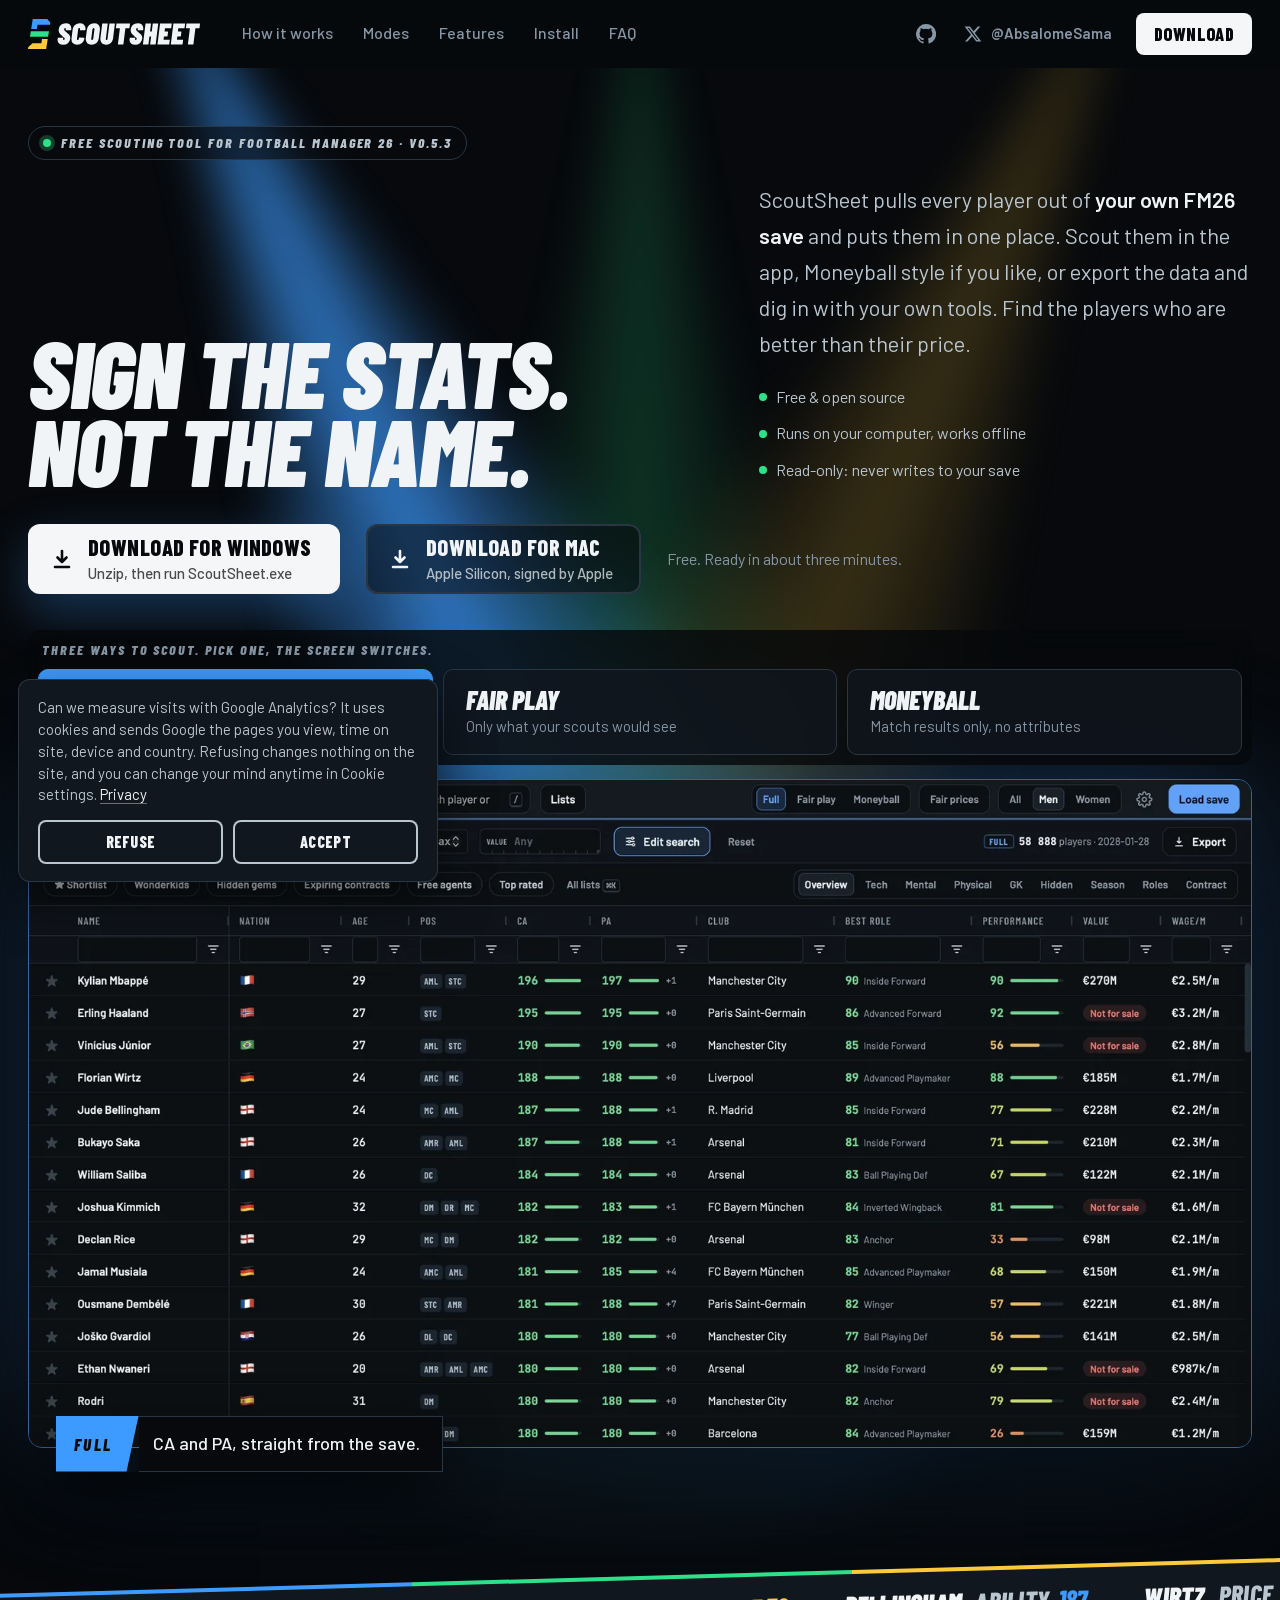
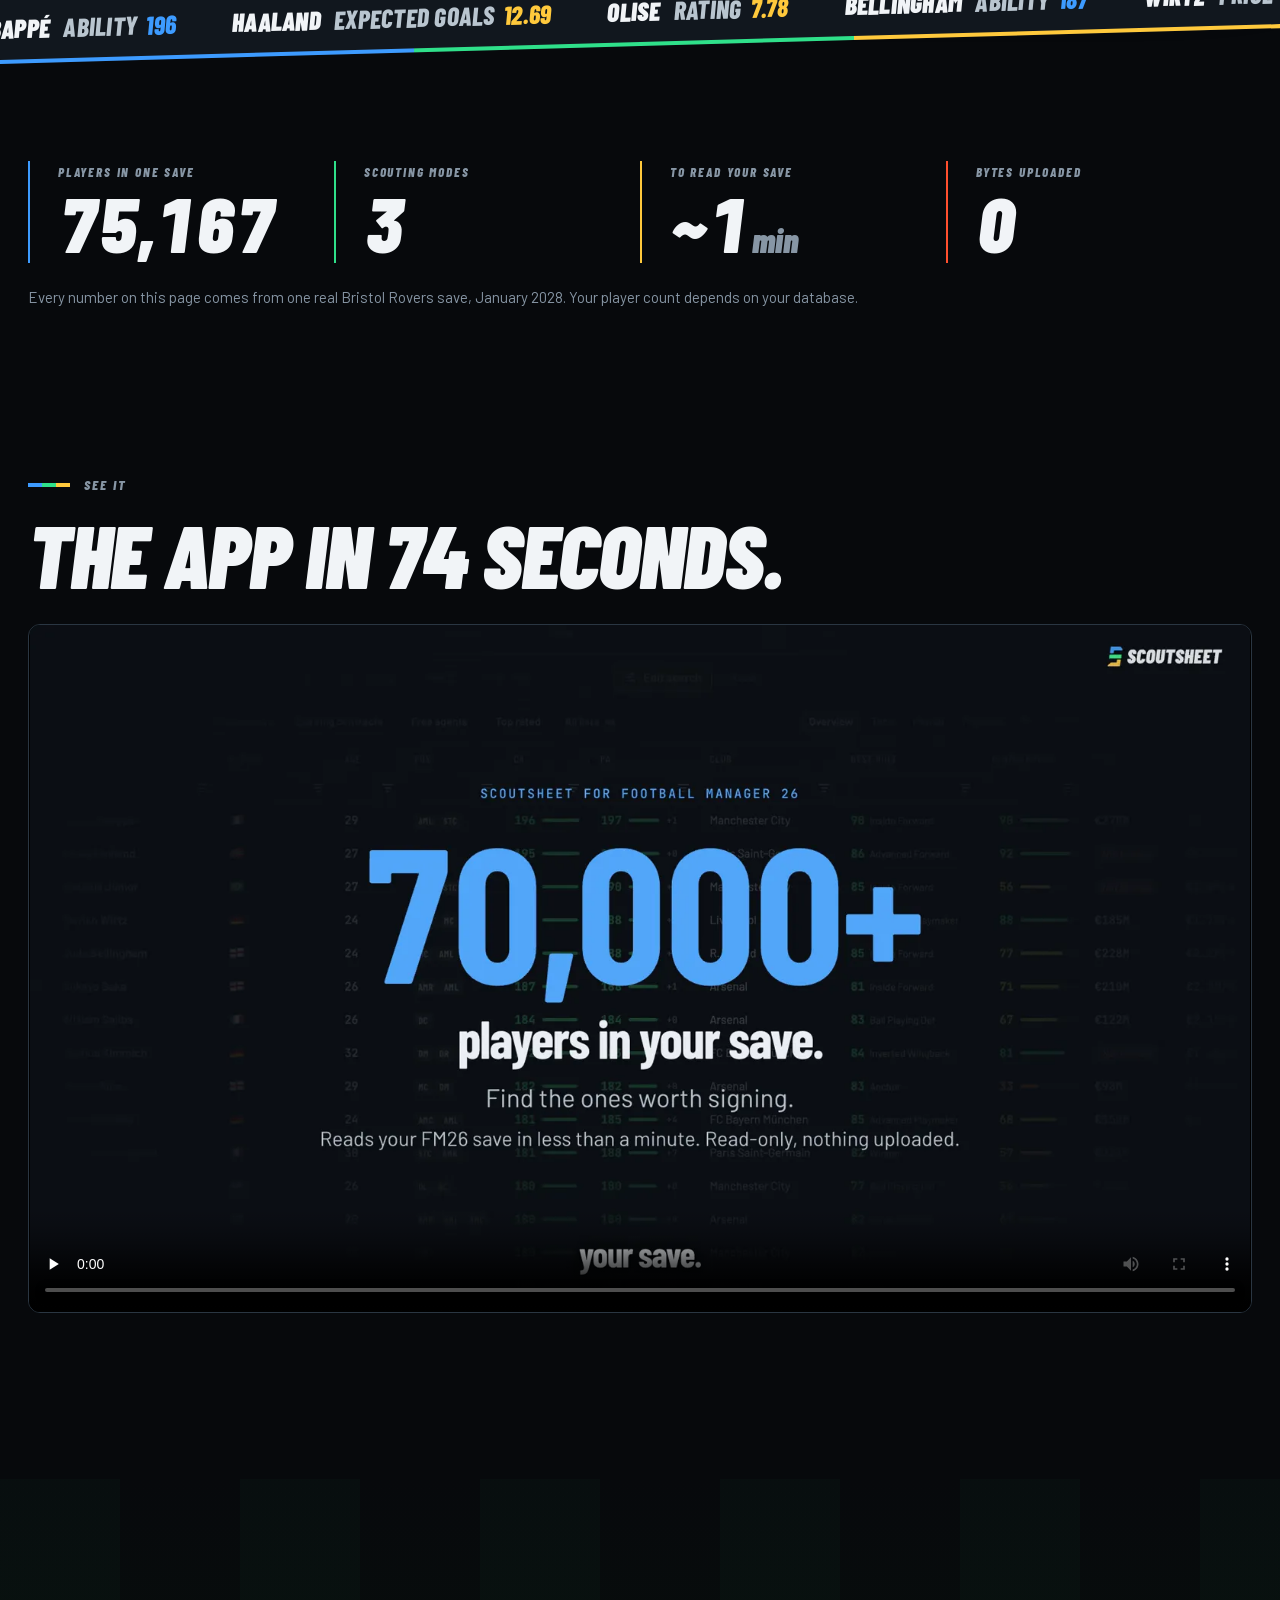
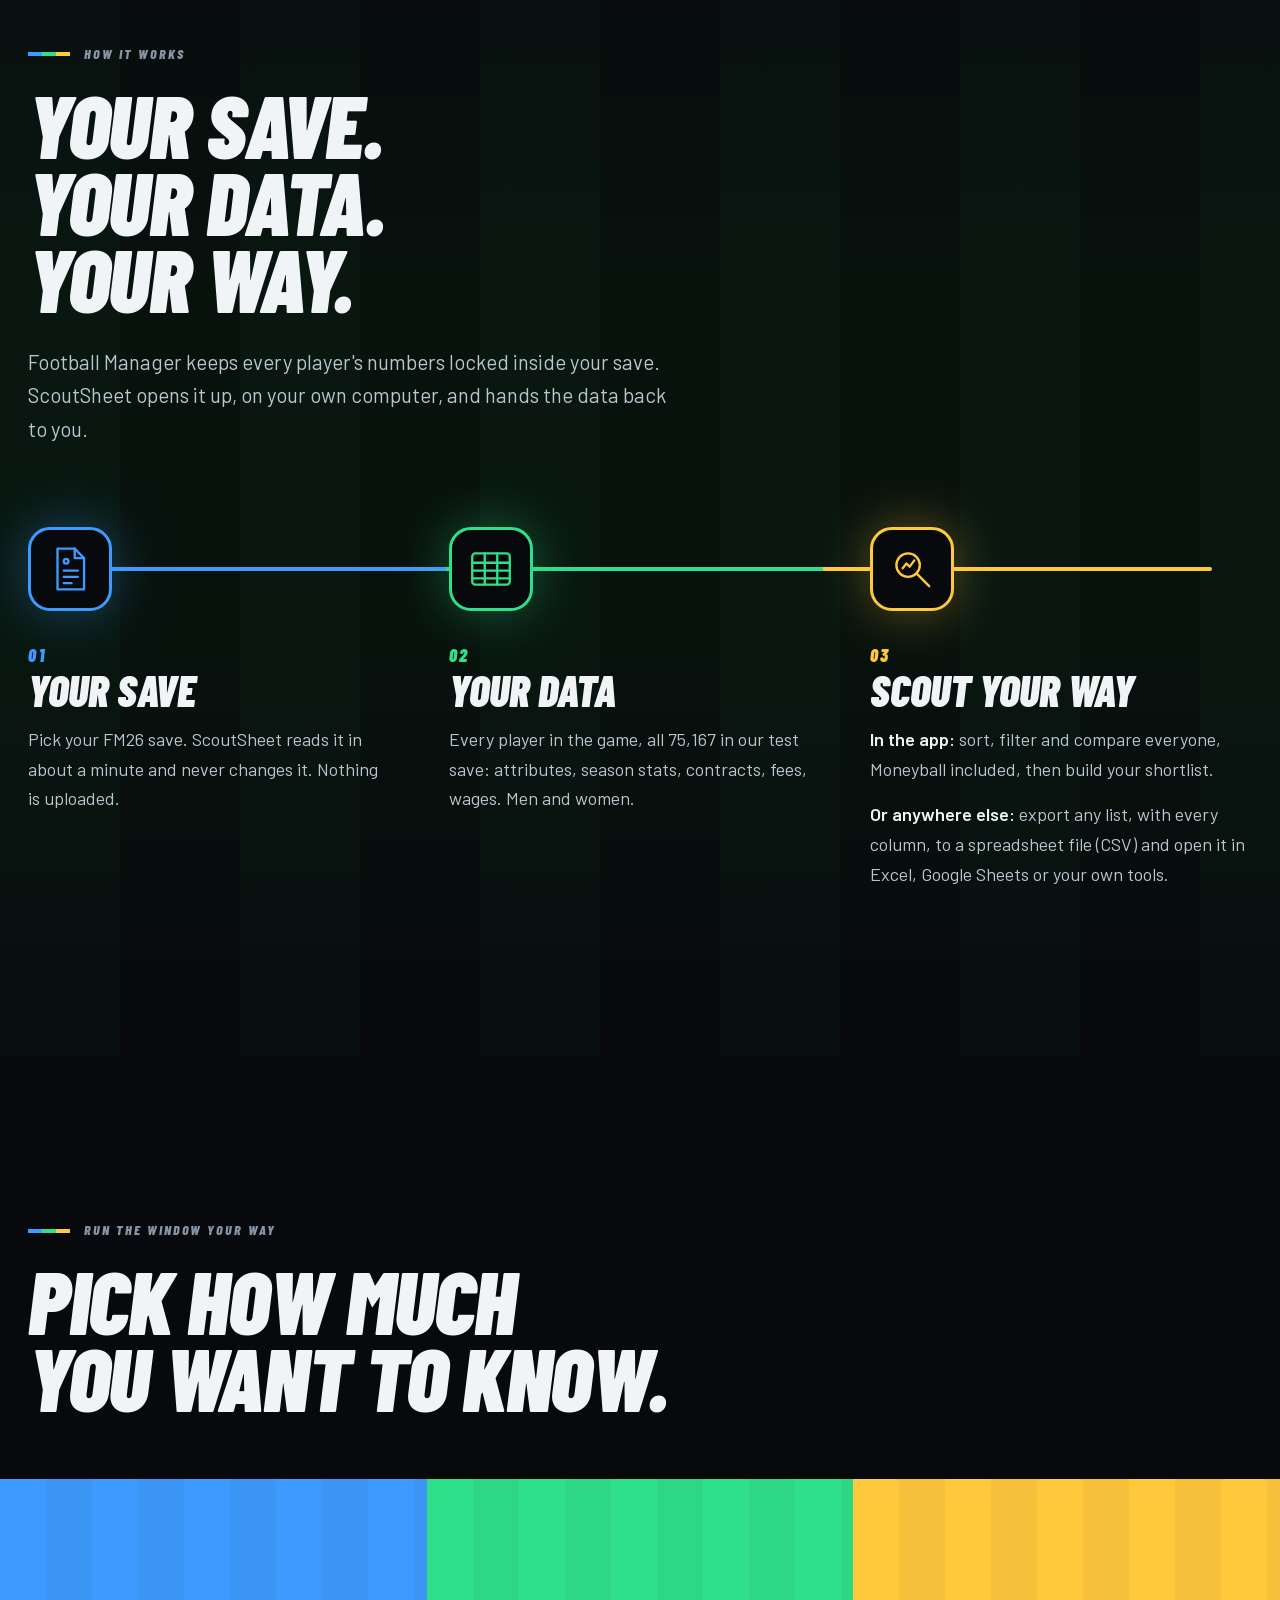
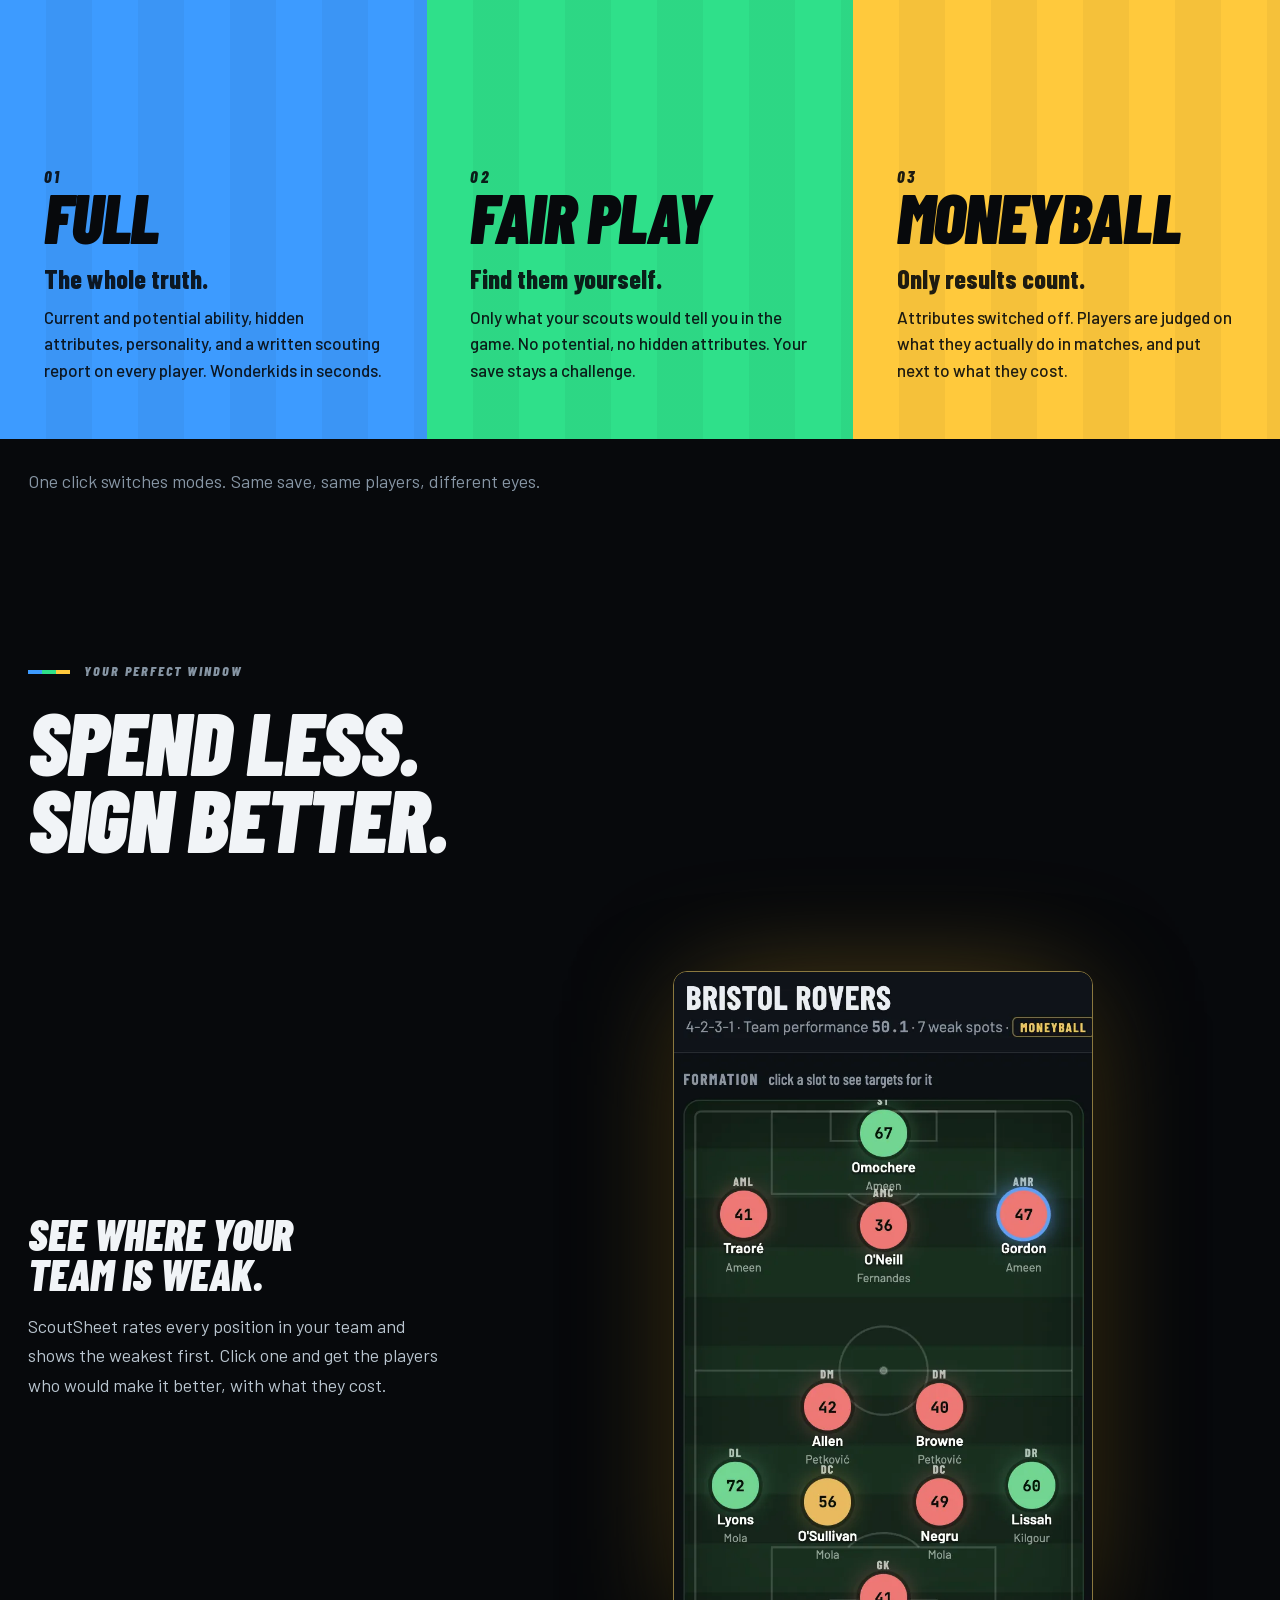
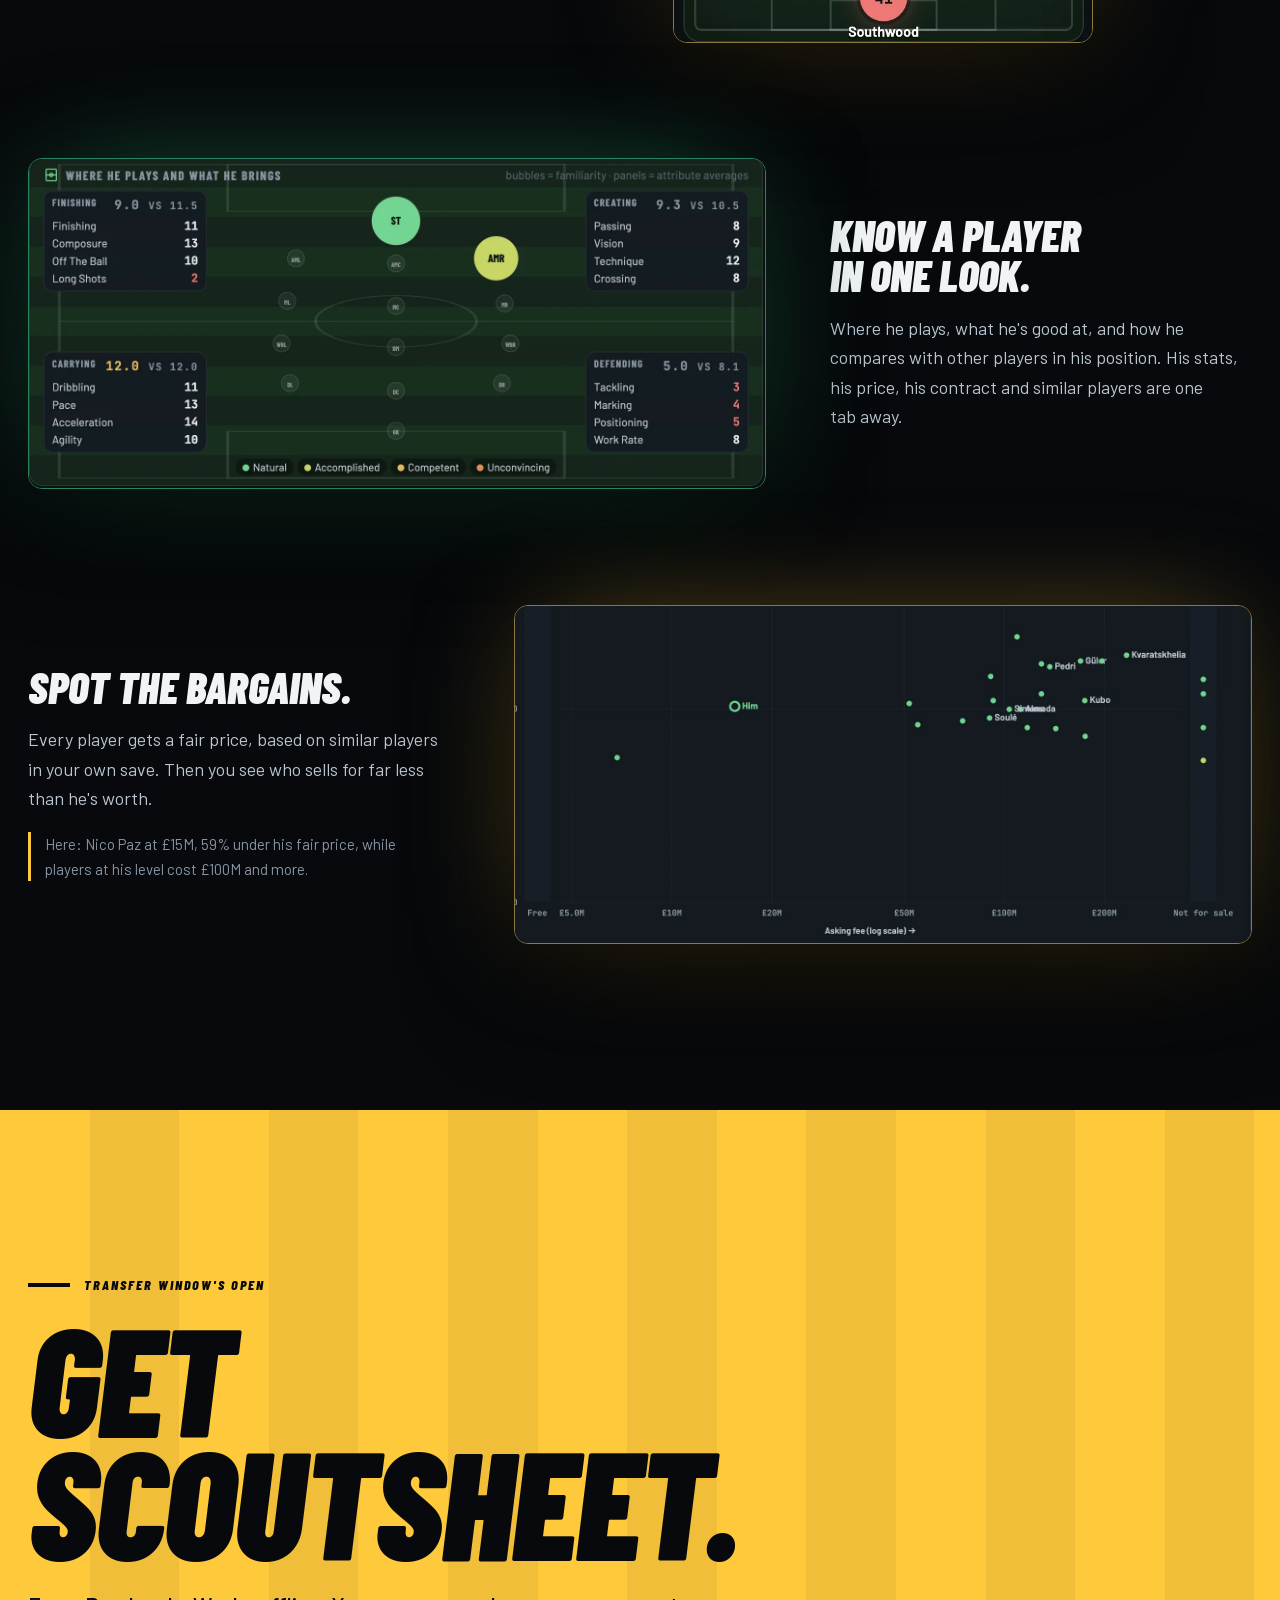
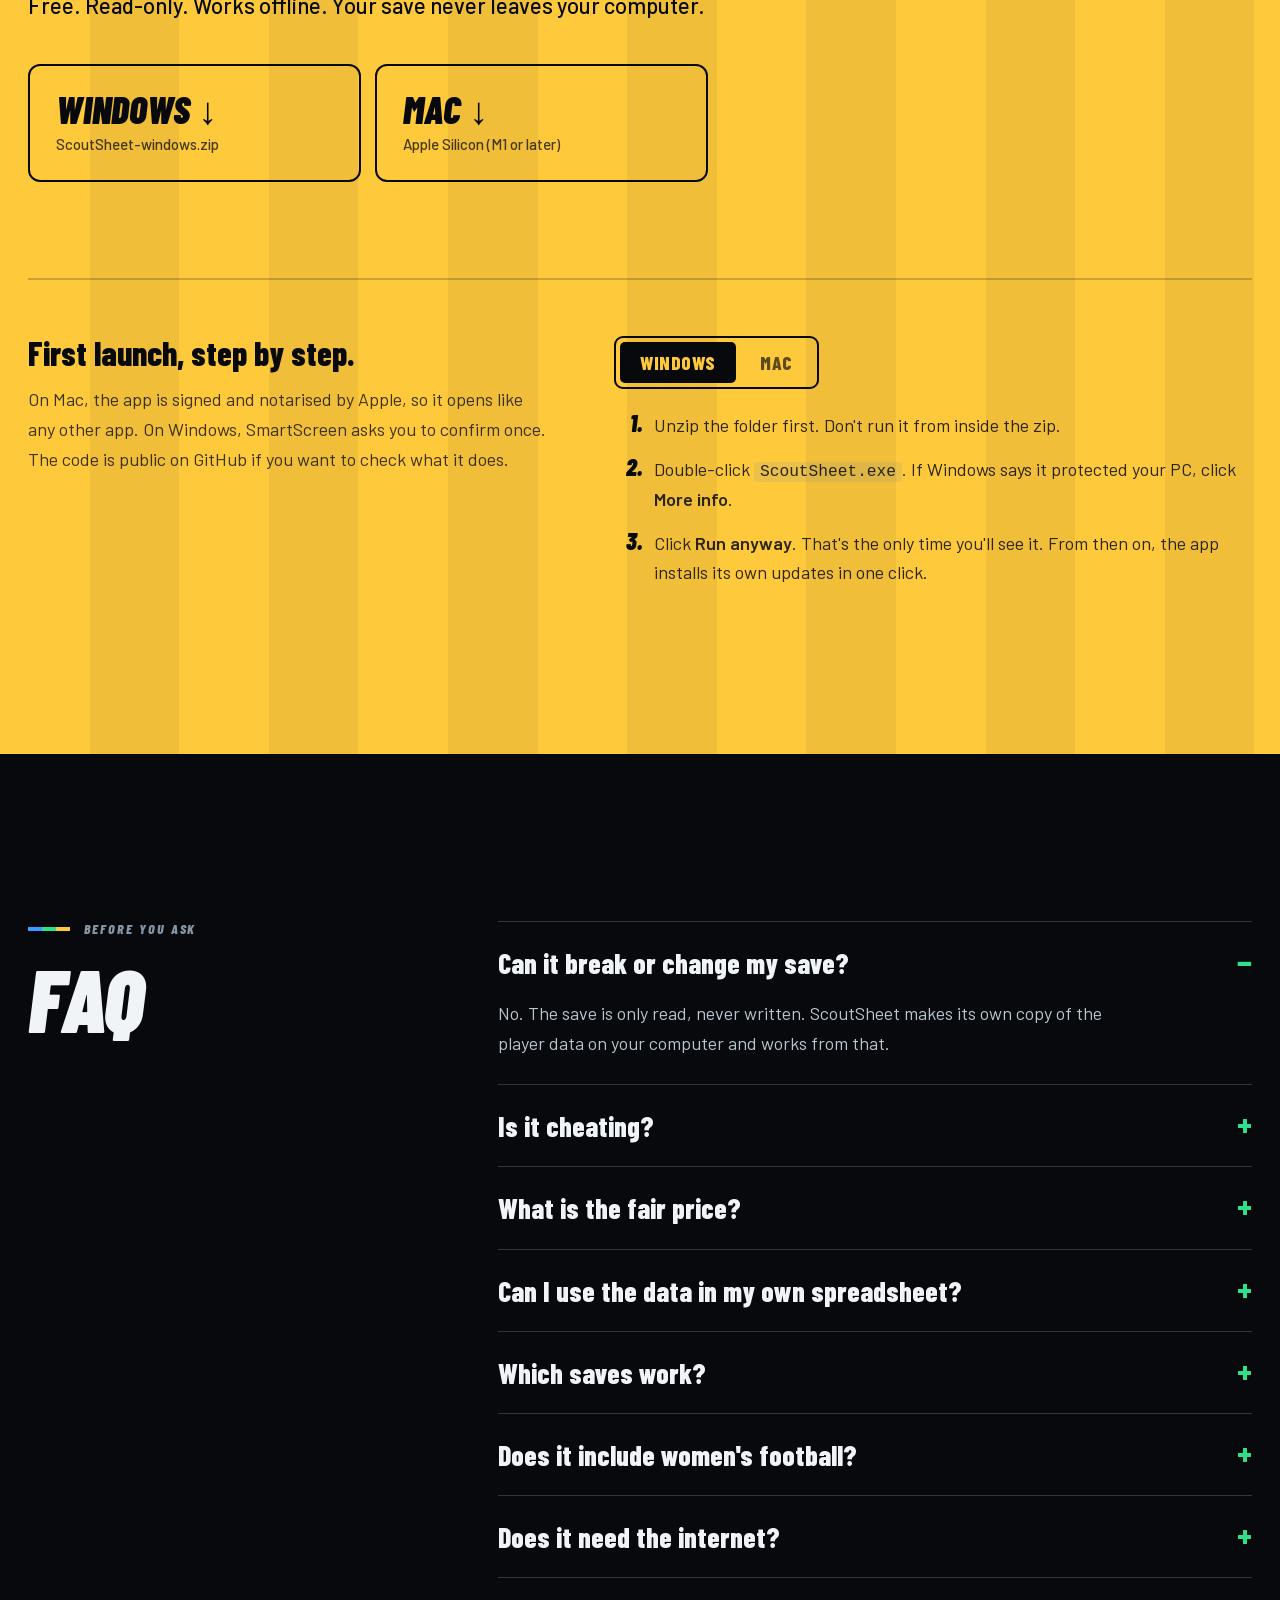
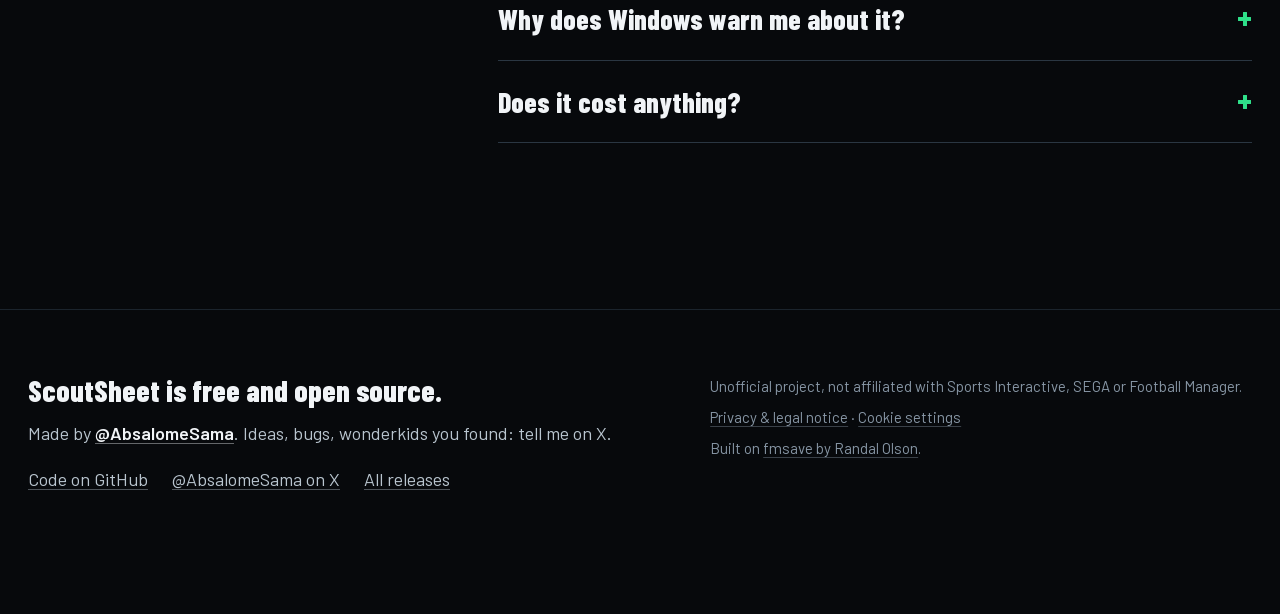
==== index.html @ b86f8569 "feat: cookieless time on page and cookie banner stats stats.js sends visible seconds per page view a" ====
<!doctype html>
<html lang="en">
<head>
<meta charset="utf-8">
<meta name="viewport" content="width=device-width, initial-scale=1">
<title>ScoutSheet · Moneyball for your Football Manager 26 save</title>
<meta name="description" content="ScoutSheet pulls every player out of your Football Manager 26 save. Scout them in the app, Moneyball included, or export the data to your own tools. Free, runs on your computer, Windows and Mac.">
<meta name="theme-color" content="#07090c">
<meta property="og:type" content="website">
<meta property="og:title" content="ScoutSheet · Sign the stats, not the name">
<meta property="og:description" content="Your FM26 save. Your data. Scout your way: Full, Fair play or Moneyball, or export everything to a spreadsheet. Free, read-only, your save never leaves your computer.">
<meta property="og:image" content="https://scoutsheet.fm/assets/og.jpg">
<meta name="twitter:card" content="summary_large_image">
<meta name="twitter:creator" content="@AbsalomeSama">
<link rel="icon" type="image/svg+xml" href="assets/favicon.svg">
<link rel="icon" type="image/png" sizes="32x32" href="assets/favicon.png">
<link rel="apple-touch-icon" href="assets/apple-touch-icon.png">
<link rel="preload" as="image" href="img/full-1600.webp" imagesrcset="img/full-1600.webp 1600w, img/full-3024.webp 3024w" imagesizes="(max-width: 1320px) 100vw, 1280px" media="(min-width: 721px)" fetchpriority="high">
<link rel="preload" as="image" href="img/full-m.webp" media="(max-width: 720px)" fetchpriority="high">
<link rel="preload" as="font" type="font/woff2" href="fonts/BarlowCondensed-900i-latin.woff2" crossorigin>
<link rel="preload" as="font" type="font/woff2" href="fonts/Barlow-400-latin.woff2" crossorigin>
<link rel="stylesheet" href="style.css">
</head>
<body data-lens="full">
<a class="skip" href="#main">Skip to content</a>

<header class="top" id="top">
  <a class="brand" href="#main" aria-label="ScoutSheet, back to top">
    <picture>
      <source media="(max-width: 720px)" srcset="assets/scoutsheet-symbol-color.svg" width="34" height="34">
      <img src="assets/scoutsheet-logo-color.svg" width="172" height="30" alt="">
    </picture>
  </a>
  <nav class="nav" aria-label="Sections">
    <a href="#how">How it works</a><a href="#modes">Modes</a><a href="#features">Features</a><a href="#install">Install</a><a href="#faq">FAQ</a>
  </nav>
  <div class="top-end">
    <a class="social" href="https://github.com/absalom12/scoutsheetfm" aria-label="ScoutSheet on GitHub" title="GitHub" target="_blank" rel="noopener">
      <svg viewBox="0 0 16 16" aria-hidden="true"><path d="M8 0a8 8 0 0 0-2.53 15.59c.4.07.55-.17.55-.38v-1.33c-2.23.48-2.7-1.07-2.7-1.07-.36-.92-.89-1.17-.89-1.17-.73-.5.05-.49.05-.49.8.06 1.23.83 1.23.83.71 1.22 1.87.87 2.33.66.07-.52.28-.87.5-1.07-1.78-.2-3.65-.89-3.65-3.95 0-.87.31-1.59.82-2.15-.08-.2-.36-1.02.08-2.12 0 0 .67-.21 2.2.82a7.6 7.6 0 0 1 4 0c1.53-1.04 2.2-.82 2.2-.82.44 1.1.16 1.92.08 2.12.51.56.82 1.28.82 2.15 0 3.07-1.87 3.75-3.66 3.95.29.25.54.73.54 1.48v2.2c0 .21.15.46.55.38A8 8 0 0 0 8 0z"/></svg></a>
    <a class="social social-x" href="https://x.com/AbsalomeSama" aria-label="Follow @AbsalomeSama on X" target="_blank" rel="noopener">
      <svg viewBox="0 0 24 24" aria-hidden="true"><path d="M17.75 3h3.07l-6.7 7.66L22 21h-6.17l-4.83-6.32L5.47 21H2.4l7.17-8.2L2 3h6.33l4.37 5.77L17.75 3Zm-1.08 16.17h1.7L7.4 4.74H5.58l11.09 14.43Z"/></svg><span>@AbsalomeSama</span></a>
    <a class="btn btn-sm" href="#install">Download</a>
  </div>
</header>

<main id="main">

  <!-- ===== HERO: one save, three modes. The lit floodlight is the mode you picked. ===== -->
  <section class="hero" aria-labelledby="hero-title">
    <div class="beams" aria-hidden="true"><i class="beam b-full"></i><i class="beam b-fair"></i><i class="beam b-money"></i></div>
    <div class="wrap hero-grid">
      <div class="hero-copy">
        <p class="kicker"><span class="dot"></span>Free scouting tool for Football Manager 26 · v0.5.3</p>
        <h1 id="hero-title"><span>Sign the stats.</span><span>Not the name.</span></h1>
        <div class="hero-side">
          <p class="lede">ScoutSheet pulls every player out of <strong>your own FM26 save</strong> and puts them in one place. Scout them in the app, Moneyball style if you like, or export the data and dig in with your own tools. Find the players who are better than their price.</p>
          <ul class="facts" aria-label="At a glance"><li>Free &amp; open source</li><li>Runs on your computer, works offline</li><li>Read-only: never writes to your save</li></ul>
        </div>

        <div class="cta" data-cta>
          <a class="btn btn-hero btn-primary" data-dl="primary" href="https://github.com/absalom12/scoutsheetfm/releases/latest/download/ScoutSheet-windows.zip">
            <svg viewBox="0 0 24 24" aria-hidden="true"><path d="M12 4v11m0 0-4.5-4.5M12 15l4.5-4.5M5 20h14"/></svg>
            <span class="btn-lines"><span data-dl-text>Download for Windows</span><small data-dl-sub>Unzip, then run ScoutSheet.exe</small></span></a>
          <a class="btn btn-hero btn-outline" data-dl="secondary" href="https://github.com/absalom12/scoutsheetfm/releases/latest/download/ScoutSheet-mac.zip">
            <svg viewBox="0 0 24 24" aria-hidden="true"><path d="M12 4v11m0 0-4.5-4.5M12 15l4.5-4.5M5 20h14"/></svg>
            <span class="btn-lines"><span data-dl-text>Download for Mac</span><small data-dl-sub>Apple Silicon, signed by Apple</small></span></a>
          <p class="cta-alt cta-note">Free. Ready in about three minutes.</p>
        </div>
        <div class="cta" data-cta-phone hidden>
          <button class="btn btn-primary" type="button" data-share>Send the link to my computer</button>
          <p class="cta-alt">ScoutSheet runs on Windows and Apple Silicon Macs.</p>
        </div>
      </div>
    </div>

    <div class="wrap stage-wrap">
      <div class="lens-col">
        <p class="lens-label">Three ways to scout. Pick one, the screen switches.</p>
        <div class="lenses" role="tablist" aria-label="Scouting mode">
        <button role="tab" id="lens-full" aria-selected="true" aria-controls="hero-stage" data-lens="full" style="--m:var(--full)"><b>Full</b><span>Every number, CA and PA included</span><i class="timer" aria-hidden="true"></i></button>
        <button role="tab" id="lens-fair" aria-selected="false" aria-controls="hero-stage" data-lens="fair" tabindex="-1" style="--m:var(--fair)"><b>Fair play</b><span>Only what your scouts would see</span><i class="timer" aria-hidden="true"></i></button>
        <button role="tab" id="lens-moneyball" aria-selected="false" aria-controls="hero-stage" data-lens="moneyball" tabindex="-1" style="--m:var(--money)"><b>Moneyball</b><span>Match results only, no attributes</span><i class="timer" aria-hidden="true"></i></button>
        </div>
      </div>
      <div class="hero-stage" id="hero-stage" role="tabpanel" aria-labelledby="lens-full">
        <div class="monitor">
          <div class="scene-inner">
            <picture class="lens-img on" data-lens="full">
              <source media="(max-width: 720px)" srcset="img/full-m.webp" width="890" height="790">
              <img src="img/full-1600.webp" srcset="img/full-1600.webp 1600w, img/full-3024.webp 3024w" sizes="(max-width: 1320px) 100vw, 1280px" width="3024" height="1650" fetchpriority="high"
                   alt="Full mode: Mbappé, Haaland, Bonmatí and others with current and potential ability (196 and 197 for Mbappé), best role, form, price and wage.">
            </picture>
            <picture class="lens-img" data-lens="fair">
              <source media="(max-width: 720px)" srcset="img/fair-m.webp" width="854" height="790">
              <img src="img/fair-1600.webp" srcset="img/fair-1600.webp 1600w, img/fair-3024.webp 3024w" sizes="(max-width: 1320px) 100vw, 1280px" width="3024" height="1650" loading="lazy"
                   alt="Fair play mode: the same players without current or potential ability. Each one shows his best role and his main visible attributes, like dribbling 18 and finishing 18 for Mbappé.">
            </picture>
            <picture class="lens-img" data-lens="moneyball">
              <source media="(max-width: 720px)" srcset="img/moneyball-m.webp" width="860" height="790">
              <img src="img/moneyball-1600.webp" srcset="img/moneyball-1600.webp 1600w, img/moneyball-3024.webp 3024w" sizes="(max-width: 1320px) 100vw, 1280px" width="3024" height="1650" loading="lazy"
                   alt="Moneyball mode, season view: every player ranked by a performance score from his matches, with appearances, minutes, rating, goals, assists and expected goals. Haaland: 93, 16 goals, 7.60 rating.">
            </picture>
            <span class="scanline" aria-hidden="true"></span>
          </div>
        </div>
        <p class="lower-third"><span class="lt-tag" data-lt-tag>Full</span><span data-lt-text>CA and PA, straight from the save.</span></p>
      </div>
    </div>

    <!-- Broadcast ticker: real values from the app screenshots (Bristol Rovers save, January 2028). Decorative. -->
    <div class="ticker" aria-hidden="true"><div class="ticker-track">
      <span><b>Mbappé</b> Ability <em class="c-full">196</em></span><span><b>Haaland</b> Expected goals <em class="c-money">12.69</em></span><span><b>Olise</b> Rating <em class="c-money">7.78</em></span><span><b>Bellingham</b> Ability <em class="c-full">187</em></span><span><b>Wirtz</b> Price <em class="c-fair">£160M</em></span><span><b>Bonmatí</b> Ability <em class="c-full">191</em></span><span><b>Saka</b> Price <em class="c-fair">£181M</em></span><span><b>Lauren James</b> Form <em class="c-money">95</em></span>
      <span><b>Mbappé</b> Ability <em class="c-full">196</em></span><span><b>Haaland</b> Expected goals <em class="c-money">12.69</em></span><span><b>Olise</b> Rating <em class="c-money">7.78</em></span><span><b>Bellingham</b> Ability <em class="c-full">187</em></span><span><b>Wirtz</b> Price <em class="c-fair">£160M</em></span><span><b>Bonmatí</b> Ability <em class="c-full">191</em></span><span><b>Saka</b> Price <em class="c-fair">£181M</em></span><span><b>Lauren James</b> Form <em class="c-money">95</em></span>
    </div></div>

    <div class="wrap">
      <dl class="bug">
        <div><dt>Players in one save</dt><dd>75,167</dd></div>
        <div><dt>Scouting modes</dt><dd>3</dd></div>
        <div><dt>To read your save</dt><dd>~1<small>min</small></dd></div>
        <div><dt>Bytes uploaded</dt><dd>0</dd></div>
      </dl>
      <p class="bug-note">Every number on this page comes from one real Bristol Rovers save, January 2028. Your player count depends on your database.</p>
    </div>
  </section>

  <!-- ===== DEMO: the app in 74 seconds ===== -->
  <section class="band demo" id="demo" aria-labelledby="demo-title">
    <div class="wrap">
      <p class="eyebrow">See it</p>
      <h2 id="demo-title">The app in 74 seconds.</h2>
      <video class="demo-video" controls preload="none" playsinline poster="img/demo-poster.webp" width="1920" height="1080">
        <source src="img/demo.mp4" type="video/mp4">
      </video>
    </div>
  </section>

  <!-- ===== THE BIG IDEA: your save -> your data -> scout your way ===== -->
  <section class="band flow" id="how" aria-labelledby="flow-title">
    <div class="wrap">
      <p class="eyebrow">How it works</p>
      <h2 id="flow-title">Your save.<br>Your data.<br>Your way.</h2>
      <p class="sec-lede">Football Manager keeps every player's numbers locked inside your save. ScoutSheet opens it up, on your own computer, and hands the data back to you.</p>
      <ol class="flow-steps">
        <li class="fs" style="--m:var(--full)">
          <svg class="fs-ico" viewBox="0 0 64 64" aria-hidden="true"><path d="M16 6h22l12 12v40H16z"/><path d="M38 6v12h12"/><path d="M24 34h18M24 42h18M24 50h10"/><circle cx="27" cy="22" r="3"/></svg>
          <p class="fs-n">01</p><h3>Your save</h3>
          <p>Pick your FM26 save. ScoutSheet reads it in about a minute and never changes it. Nothing is uploaded.</p>
        </li>
        <li class="fs" style="--m:var(--fair)">
          <svg class="fs-ico" viewBox="0 0 64 64" aria-hidden="true"><rect x="8" y="12" width="48" height="40" rx="4"/><path d="M8 24h48M8 34h48M8 44h48M24 12v40M40 12v40"/></svg>
          <p class="fs-n">02</p><h3>Your data</h3>
          <p>Every player in the game, all 75,167 in our test save: attributes, season stats, contracts, fees, wages. Men and women.</p>
        </li>
        <li class="fs" style="--m:var(--money)">
          <svg class="fs-ico" viewBox="0 0 64 64" aria-hidden="true"><circle cx="27" cy="27" r="15"/><path d="m38 38 16 16"/><path d="M20 31l5-6 4 4 6-8"/></svg>
          <p class="fs-n">03</p><h3>Scout your way</h3>
          <p class="fs-or"><b>In the app:</b> sort, filter and compare everyone, Moneyball included, then build your shortlist.</p>
          <p class="fs-or"><b>Or anywhere else:</b> export any list, with every column, to a spreadsheet file (CSV) and open it in Excel, Google Sheets or your own tools.</p>
        </li>
      </ol>
    </div>
  </section>

  <!-- ===== MODES: three colour blocks, in the colour the app uses for each mode ===== -->
  <section class="modes" id="modes" aria-labelledby="modes-title">
    <div class="wrap modes-head">
      <p class="eyebrow">Run the window your way</p>
      <h2 id="modes-title">Pick how much<br>you want to know.</h2>
    </div>
    <div class="mode-row">
      <article class="mode-block m-full">
        <p class="mb-n">01</p><h3>Full</h3>
        <p class="who">The whole truth.</p>
        <p>Current and potential ability, hidden attributes, personality, and a written scouting report on every player. Wonderkids in seconds.</p>
      </article>
      <article class="mode-block m-fair">
        <p class="mb-n">02</p><h3>Fair play</h3>
        <p class="who">Find them yourself.</p>
        <p>Only what your scouts would tell you in the game. No potential, no hidden attributes. Your save stays a challenge.</p>
      </article>
      <article class="mode-block m-money">
        <p class="mb-n">03</p><h3>Moneyball</h3>
        <p class="who">Only results count.</p>
        <p>Attributes switched off. Players are judged on what they actually do in matches, and put next to what they cost.</p>
      </article>
    </div>
    <p class="wrap modes-foot">One click switches modes. Same save, same players, different eyes.</p>
  </section>

  <!-- ===== THREE FEATURES, ONE STRONG VISUAL EACH ===== -->
  <section class="band feats" id="features" aria-labelledby="feats-title">
    <div class="wrap">
      <p class="eyebrow">Your perfect window</p>
      <h2 id="feats-title">Spend less.<br>Sign better.</h2>

      <article class="feat" style="--m:var(--money)">
        <div class="feat-text">
          <h3>See where your team is weak.</h3>
          <p>ScoutSheet rates every position in your team and shows the weakest first. Click one and get the players who would make it better, with what they cost.</p>
        </div>
        <figure class="shot">
          <img src="img/club-pitch.webp" width="708" height="1134" loading="lazy" alt="Bristol Rovers on a pitch in a 4-2-3-1. Each player has a score in a coloured circle: green where the team is strong, red where it is weak, like 47 at right wing.">
        </figure>
      </article>

      <article class="feat flip" style="--m:var(--fair)">
        <div class="feat-text">
          <h3>Know a player in one look.</h3>
          <p>Where he plays, what he's good at, and how he compares with other players in his position. His stats, his price, his contract and similar players are one tab away.</p>
        </div>
        <figure class="shot">
          <picture><source media="(max-width: 720px)" srcset="img/okou-pitch-m.webp" width="1028" height="682"><img src="img/okou-pitch.webp" width="1524" height="682" loading="lazy" alt="A player page: a pitch shows he plays striker and right wing, and four panels score him on finishing, creating, carrying the ball and defending."></picture>
        </figure>
      </article>

      <article class="feat" style="--m:var(--money)">
        <div class="feat-text">
          <h3>Spot the bargains.</h3>
          <p>Every player gets a fair price, based on similar players in your own save. Then you see who sells for far less than he's worth.</p>
          <p class="feat-note">Here: Nico Paz at £15M, 59% under his fair price, while players at his level cost £100M and more.</p>
        </div>
        <figure class="shot">
          <img src="img/paz-map.webp" width="1592" height="730" loading="lazy" alt="A chart of players similar to Nico Paz, by level and price. Paz, the ring, sits on his own near £15M; Pedri, Kubo, Güler and Kvaratskhelia are at a similar level between £100M and £233M.">
        </figure>
      </article>
    </div>
  </section>

  <!-- ===== INSTALL: the one gold block on the page ===== -->
  <section class="install" id="install" aria-labelledby="install-title">
    <div class="wrap">
      <div class="install-head">
        <div>
          <p class="eyebrow ink">Transfer window's open</p>
          <h2 id="install-title">Get<br>ScoutSheet.</h2>
          <p class="install-lede">Free. Read-only. Works offline. Your save never leaves your computer.</p>
        </div>
        <div class="dl-pair">
          <a class="dl" data-os="windows" href="https://github.com/absalom12/scoutsheetfm/releases/latest/download/ScoutSheet-windows.zip"><b>Windows</b><span>ScoutSheet-windows.zip</span><em class="dl-you">Your system</em></a>
          <a class="dl" data-os="mac" href="https://github.com/absalom12/scoutsheetfm/releases/latest/download/ScoutSheet-mac.zip"><b>Mac</b><span>Apple Silicon (M1 or later)</span><em class="dl-you">Your system</em></a>
        </div>
      </div>
      <div class="first-launch">
        <div class="fl-intro">
          <h3>First launch, step by step.</h3>
          <p>On Mac, the app is signed and notarised by Apple, so it opens like any other app. On Windows, SmartScreen asks you to confirm once. The code is public on GitHub if you want to check what it does.</p>
        </div>
        <div class="fl-tabs">
          <div class="os-switch" role="tablist" aria-label="Your system">
            <button role="tab" id="t-win" aria-controls="p-win" aria-selected="true" data-os-tab="windows">Windows</button>
            <button role="tab" id="t-mac" aria-controls="p-mac" aria-selected="false" data-os-tab="mac" tabindex="-1">Mac</button>
          </div>
          <div role="tabpanel" id="p-win" aria-labelledby="t-win" class="os-panel"><ol>
            <li>Unzip the folder first. Don't run it from inside the zip.</li>
            <li>Double-click <code>ScoutSheet.exe</code>. If Windows says it protected your PC, click <strong>More info</strong>.</li>
            <li>Click <strong>Run anyway</strong>. That's the only time you'll see it. From then on, the app installs its own updates in one click.</li></ol></div>
          <div role="tabpanel" id="p-mac" aria-labelledby="t-mac" class="os-panel" hidden><ol>
            <li>Unzip <code>ScoutSheet-mac.zip</code>.</li>
            <li>Drag ScoutSheet to Applications, then double-click it. From there it can install its own updates.</li>
            <li>The app opens in its own window. Pick your save.</li></ol>
            <p class="note">Apple Silicon Macs only (M1 or later). Intel Macs aren't supported.</p></div>
        </div>
      </div>
    </div>
  </section>

  <!-- ===== FAQ ===== -->
  <section class="band faq" id="faq" aria-labelledby="faq-title">
    <div class="wrap faq-grid">
      <div><p class="eyebrow">Before you ask</p><h2 id="faq-title">FAQ</h2></div>
      <div class="qa">
        <details open><summary>Can it break or change my save?</summary><p>No. The save is only read, never written. ScoutSheet makes its own copy of the player data on your computer and works from that.</p></details>
        <details><summary>Is it cheating?</summary><p>Only if you want it to be. Fair play hides CA, PA, hidden attributes and personality, so you scout with what a scout shows you in game. Moneyball hides attributes entirely and judges players on what they do in matches.</p></details>
        <details><summary>What is the fair price?</summary><p>What a player should cost, worked out from similar players (same kind of profile, age, level and contract) in your own save. ScoutSheet then tells you how far under or over it he is selling. In Moneyball, a player needs about ten full games (900 minutes) before he gets one.</p></details>
        <details><summary>Can I use the data in my own spreadsheet?</summary><p>Yes. Any list in the app exports to a CSV file, which opens in Excel, Google Sheets, Numbers or any data tool you like. It's your save, so it's your data.</p></details>
        <details><summary>Which saves work?</summary><p>Football Manager 26 saves (<code>.fm</code>). The app lists the ones it finds. Loading another save replaces the previous one.</p></details>
        <details><summary>Does it include women's football?</summary><p>Yes. Every player in the save, men and women, with a switch between them.</p></details>
        <details><summary>Does it need the internet?</summary><p>No. Everything runs on your computer. At launch it asks GitHub whether a newer version exists. If there is, one click installs it and restarts the app. You can turn the check off in Settings. Nothing about you or your save is sent.</p></details>
        <details><summary>Why does Windows warn me about it?</summary><p>Microsoft's signing costs a yearly fee, which a free project doesn't pay, so SmartScreen asks once. Click More info, then Run anyway. The Mac version is signed and notarised by Apple and opens without a warning.</p></details>
        <details><summary>Does it cost anything?</summary><p>No. It's free and open source. No account, no subscription, and the app itself has no tracking. This website counts visits without cookies (Cloudflare Web Analytics and its own daily totals), and with Google Analytics only if you accept cookies. <button type="button" class="linkish" data-consent-open>Cookie settings</button></p></details>
      </div>
    </div>
  </section>
</main>

<footer class="foot">
  <div class="wrap foot-grid">
    <div>
      <p class="foot-title">ScoutSheet is free and open source.</p>
      <p class="foot-by">Made by <a href="https://x.com/AbsalomeSama" target="_blank" rel="noopener">@AbsalomeSama</a>. Ideas, bugs, wonderkids you found: tell me on X.</p>
      <p class="foot-links">
        <a href="https://github.com/absalom12/scoutsheetfm" target="_blank" rel="noopener">Code on GitHub</a>
        <a href="https://x.com/AbsalomeSama" target="_blank" rel="noopener">@AbsalomeSama on X</a>
        <a href="https://github.com/absalom12/scoutsheetfm/releases" target="_blank" rel="noopener">All releases</a>
      </p>
    </div>
    <div class="legal">
      <p>Unofficial project, not affiliated with Sports Interactive, SEGA or Football Manager.</p>
      <p><a href="/privacy">Privacy &amp; legal notice</a> · <button type="button" class="linkish" data-consent-open>Cookie settings</button></p>
      <p>Built on <a href="https://github.com/rhiever" target="_blank" rel="noopener">fmsave by Randal Olson</a>.</p>
    </div>
  </div>
</footer>
<div class="dock" data-dock hidden>
  <span class="dock-txt"><b>ScoutSheet</b><span class="dock-sub"> · free, read-only</span></span>
  <a class="btn btn-primary btn-sm" data-dl="dock" href="#install"><span data-dl-text>Download</span></a>
</div>
<div class="consent" data-consent role="region" aria-labelledby="consent-txt" hidden>
  <p id="consent-txt">Can we measure visits with Google Analytics? It uses cookies and sends Google the pages you view, time on site, device and country. Refusing changes nothing on the site, and you can change your mind anytime in Cookie settings. <a href="/privacy">Privacy</a></p>
  <div class="consent-btns">
    <button type="button" class="btn btn-sm" data-consent-no>Refuse</button>
    <button type="button" class="btn btn-sm" data-consent-yes>Accept</button>
  </div>
</div>
<script src="script.js"></script>
<script src="stats.js"></script>
<script src="consent.js"></script>
<script defer src="https://static.cloudflareinsights.com/beacon.min.js" data-cf-beacon='{"token": "d05d71fa570d41a2819385d51434a635"}'></script>
</body>
</html>
---- style.css ----
/* Barlow + Barlow Condensed (SIL OFL 1.1), self-hosted from Google Fonts: latin + latin-ext only. */
@font-face {
  font-family: 'Barlow';
  font-style: normal;
  font-weight: 400;
  font-display: swap;
  src: url(fonts/Barlow-400-latin-ext.woff2) format('woff2');
  unicode-range: U+0100-02BA, U+02BD-02C5, U+02C7-02CC, U+02CE-02D7, U+02DD-02FF, U+0304, U+0308, U+0329, U+1D00-1DBF, U+1E00-1E9F, U+1EF2-1EFF, U+2020, U+20A0-20AB, U+20AD-20C4, U+2113, U+2C60-2C7F, U+A720-A7FF;
}
@font-face {
  font-family: 'Barlow';
  font-style: normal;
  font-weight: 400;
  font-display: swap;
  src: url(fonts/Barlow-400-latin.woff2) format('woff2');
  unicode-range: U+0000-00FF, U+0131, U+0152-0153, U+02BB-02BC, U+02C6, U+02DA, U+02DC, U+0304, U+0308, U+0329, U+2000-206F, U+20AC, U+2122, U+2191, U+2193, U+2212, U+2215, U+FEFF, U+FFFD;
}
@font-face {
  font-family: 'Barlow';
  font-style: normal;
  font-weight: 500;
  font-display: swap;
  src: url(fonts/Barlow-500-latin-ext.woff2) format('woff2');
  unicode-range: U+0100-02BA, U+02BD-02C5, U+02C7-02CC, U+02CE-02D7, U+02DD-02FF, U+0304, U+0308, U+0329, U+1D00-1DBF, U+1E00-1E9F, U+1EF2-1EFF, U+2020, U+20A0-20AB, U+20AD-20C4, U+2113, U+2C60-2C7F, U+A720-A7FF;
}
@font-face {
  font-family: 'Barlow';
  font-style: normal;
  font-weight: 500;
  font-display: swap;
  src: url(fonts/Barlow-500-latin.woff2) format('woff2');
  unicode-range: U+0000-00FF, U+0131, U+0152-0153, U+02BB-02BC, U+02C6, U+02DA, U+02DC, U+0304, U+0308, U+0329, U+2000-206F, U+20AC, U+2122, U+2191, U+2193, U+2212, U+2215, U+FEFF, U+FFFD;
}
@font-face {
  font-family: 'Barlow';
  font-style: normal;
  font-weight: 600;
  font-display: swap;
  src: url(fonts/Barlow-600-latin-ext.woff2) format('woff2');
  unicode-range: U+0100-02BA, U+02BD-02C5, U+02C7-02CC, U+02CE-02D7, U+02DD-02FF, U+0304, U+0308, U+0329, U+1D00-1DBF, U+1E00-1E9F, U+1EF2-1EFF, U+2020, U+20A0-20AB, U+20AD-20C4, U+2113, U+2C60-2C7F, U+A720-A7FF;
}
@font-face {
  font-family: 'Barlow';
  font-style: normal;
  font-weight: 600;
  font-display: swap;
  src: url(fonts/Barlow-600-latin.woff2) format('woff2');
  unicode-range: U+0000-00FF, U+0131, U+0152-0153, U+02BB-02BC, U+02C6, U+02DA, U+02DC, U+0304, U+0308, U+0329, U+2000-206F, U+20AC, U+2122, U+2191, U+2193, U+2212, U+2215, U+FEFF, U+FFFD;
}
@font-face {
  font-family: 'Barlow Condensed';
  font-style: italic;
  font-weight: 800;
  font-display: swap;
  src: url(fonts/BarlowCondensed-800i-latin-ext.woff2) format('woff2');
  unicode-range: U+0100-02BA, U+02BD-02C5, U+02C7-02CC, U+02CE-02D7, U+02DD-02FF, U+0304, U+0308, U+0329, U+1D00-1DBF, U+1E00-1E9F, U+1EF2-1EFF, U+2020, U+20A0-20AB, U+20AD-20C4, U+2113, U+2C60-2C7F, U+A720-A7FF;
}
@font-face {
  font-family: 'Barlow Condensed';
  font-style: italic;
  font-weight: 800;
  font-display: swap;
  src: url(fonts/BarlowCondensed-800i-latin.woff2) format('woff2');
  unicode-range: U+0000-00FF, U+0131, U+0152-0153, U+02BB-02BC, U+02C6, U+02DA, U+02DC, U+0304, U+0308, U+0329, U+2000-206F, U+20AC, U+2122, U+2191, U+2193, U+2212, U+2215, U+FEFF, U+FFFD;
}
@font-face {
  font-family: 'Barlow Condensed';
  font-style: italic;
  font-weight: 900;
  font-display: swap;
  src: url(fonts/BarlowCondensed-900i-latin-ext.woff2) format('woff2');
  unicode-range: U+0100-02BA, U+02BD-02C5, U+02C7-02CC, U+02CE-02D7, U+02DD-02FF, U+0304, U+0308, U+0329, U+1D00-1DBF, U+1E00-1E9F, U+1EF2-1EFF, U+2020, U+20A0-20AB, U+20AD-20C4, U+2113, U+2C60-2C7F, U+A720-A7FF;
}
@font-face {
  font-family: 'Barlow Condensed';
  font-style: italic;
  font-weight: 900;
  font-display: swap;
  src: url(fonts/BarlowCondensed-900i-latin.woff2) format('woff2');
  unicode-range: U+0000-00FF, U+0131, U+0152-0153, U+02BB-02BC, U+02C6, U+02DA, U+02DC, U+0304, U+0308, U+0329, U+2000-206F, U+20AC, U+2122, U+2191, U+2193, U+2212, U+2215, U+FEFF, U+FFFD;
}
@font-face {
  font-family: 'Barlow Condensed';
  font-style: normal;
  font-weight: 800;
  font-display: swap;
  src: url(fonts/BarlowCondensed-800-latin-ext.woff2) format('woff2');
  unicode-range: U+0100-02BA, U+02BD-02C5, U+02C7-02CC, U+02CE-02D7, U+02DD-02FF, U+0304, U+0308, U+0329, U+1D00-1DBF, U+1E00-1E9F, U+1EF2-1EFF, U+2020, U+20A0-20AB, U+20AD-20C4, U+2113, U+2C60-2C7F, U+A720-A7FF;
}
@font-face {
  font-family: 'Barlow Condensed';
  font-style: normal;
  font-weight: 800;
  font-display: swap;
  src: url(fonts/BarlowCondensed-800-latin.woff2) format('woff2');
  unicode-range: U+0000-00FF, U+0131, U+0152-0153, U+02BB-02BC, U+02C6, U+02DA, U+02DC, U+0304, U+0308, U+0329, U+2000-206F, U+20AC, U+2122, U+2191, U+2193, U+2212, U+2215, U+FEFF, U+FFFD;
}
@font-face {
  font-family: 'Barlow Condensed';
  font-style: normal;
  font-weight: 900;
  font-display: swap;
  src: url(fonts/BarlowCondensed-900-latin-ext.woff2) format('woff2');
  unicode-range: U+0100-02BA, U+02BD-02C5, U+02C7-02CC, U+02CE-02D7, U+02DD-02FF, U+0304, U+0308, U+0329, U+1D00-1DBF, U+1E00-1E9F, U+1EF2-1EFF, U+2020, U+20A0-20AB, U+20AD-20C4, U+2113, U+2C60-2C7F, U+A720-A7FF;
}
@font-face {
  font-family: 'Barlow Condensed';
  font-style: normal;
  font-weight: 900;
  font-display: swap;
  src: url(fonts/BarlowCondensed-900-latin.woff2) format('woff2');
  unicode-range: U+0000-00FF, U+0131, U+0152-0153, U+02BB-02BC, U+02C6, U+02DA, U+02DC, U+0304, U+0308, U+0329, U+2000-206F, U+20AC, U+2122, U+2191, U+2193, U+2212, U+2215, U+FEFF, U+FFFD;
}
/* =====================================================================
   ScoutSheet landing, redesign v2: "The Analysis Desk, under floodlights"
   - The page breaks the app down like a football broadcast: freeze the frame, zoom in, draw on it.
   - Colour is the app's own mode code, turned up: Full = blue, Fair play = green, Moneyball = gold.
     The hero floodlights are gelled in those colours and the lit one follows the lens you pick.
     The mode section is three full-bleed colour blocks. The install section is the one gold field.
   - Accent red (--tele) is for small UI accents only, never drawn over screenshots.
   - One primary action everywhere: the download button (white on dark, black on gold).
   ===================================================================== */
:root {
  --bg: #07090c; --bg2: #0c1015; --panel: #11171e; --raise: #18212a;
  --line: #1b242d; --line2: #2a3642;
  --text: #f1f4f7; --text2: #b9c5cf; --muted: #8796a5; --faint: #5b6874;
  --full: #3d9bff; --fair: #2fe08a; --money: #ffc93c;
  --tele: #ff4f2e; --ink: #07090c;
  --cta: #f4f6f8;
  --f-display: "Barlow Condensed", "Arial Narrow", "Roboto Condensed", sans-serif;
  --f-body: "Barlow", system-ui, -apple-system, "Segoe UI", sans-serif;
  --ease: cubic-bezier(.2, .85, .15, 1);
  --max: 1320px; --gutter: 28px; --top: 68px;
  --band: clamp(112px, 13vw, 200px);
}
* { box-sizing: border-box; }
html { scroll-behavior: smooth; scroll-padding-top: calc(var(--top) + 12px); }
body { margin: 0; background: var(--bg); color: var(--text); font: 400 18px/1.65 var(--f-body); -webkit-font-smoothing: antialiased; overflow-x: hidden; }
body { --m: var(--full); }
body[data-lens="fair"] { --m: var(--fair); }
body[data-lens="moneyball"] { --m: var(--money); }
img { display: block; max-width: 100%; height: auto; }
a { color: var(--text); text-underline-offset: 3px; text-decoration-color: color-mix(in srgb, currentColor 40%, transparent); }
a:hover { text-decoration-color: currentColor; }
:focus-visible { outline: 3px solid var(--tele); outline-offset: 3px; border-radius: 4px; }
code { font: 500 .9em ui-monospace, "SF Mono", Menlo, monospace; background: rgba(127, 140, 150, .16); padding: 1px 6px; border-radius: 4px; }
.wrap { width: 100%; max-width: var(--max); margin: 0 auto; padding: 0 var(--gutter); }
.skip { position: absolute; left: -999px; top: 8px; z-index: 100; background: var(--cta); color: var(--ink); padding: 10px 14px; font-weight: 600; }
.skip:focus { left: 8px; }

/* broadcast voice */
.kicker, .eyebrow, .lt-tag, .bug dt, .mb-n { font: 800 14px/1.2 var(--f-display); font-style: italic; letter-spacing: .14em; text-transform: uppercase; }
.eyebrow { margin: 0 0 22px; color: var(--muted); display: flex; align-items: center; gap: 14px; }
.eyebrow::before { content: ""; width: 42px; height: 4px; background: linear-gradient(90deg, var(--full) 0 33%, var(--fair) 33% 66%, var(--money) 66%); }
.eyebrow.ink { color: var(--ink); } .eyebrow.ink::before { background: var(--ink); }
h1, h2 { font-family: var(--f-display); font-style: italic; font-weight: 900; text-transform: uppercase; letter-spacing: -.015em; margin: 0; }
h2 { font-size: clamp(48px, 7vw, 108px); line-height: .86; }
h3 { margin: 0; font: 800 clamp(26px, 2.6vw, 36px)/1.05 var(--f-display); }

/* ---------- buttons ---------- */
.btn { display: inline-flex; align-items: center; justify-content: center; gap: 12px; height: 64px; padding: 0 30px; border-radius: 8px; text-decoration: none; border: 0; cursor: pointer;
  font: 800 24px/1 var(--f-display); letter-spacing: .02em; text-transform: uppercase; white-space: nowrap; transition: transform .2s var(--ease), box-shadow .2s, background-color .2s; }
.btn svg { width: 24px; height: 24px; fill: none; stroke: currentColor; stroke-width: 2.6; stroke-linecap: round; stroke-linejoin: round; }
.btn-primary { background: var(--cta); color: var(--ink); box-shadow: 0 0 0 0 transparent, 0 18px 50px color-mix(in srgb, var(--m) 30%, transparent); }
.btn-primary:hover { background: #fff; transform: translateY(-3px); box-shadow: 0 0 0 4px color-mix(in srgb, var(--m) 45%, transparent), 0 22px 60px color-mix(in srgb, var(--m) 40%, transparent); }
.btn-hero { height: auto; min-height: 64px; padding: 12px 28px 12px 22px; gap: 14px; font-size: 22px; border-radius: 12px; justify-content: flex-start; }
.btn-hero svg { width: 24px; height: 24px; flex: none; }
.btn-lines { display: grid; gap: 6px; text-align: left; }
.btn-lines small { font: 500 15px/1.2 var(--f-body, inherit); letter-spacing: 0; text-transform: none; opacity: .72; }
.btn-outline { background: color-mix(in srgb, var(--bg) 55%, transparent); color: var(--text); box-shadow: inset 0 0 0 2px var(--line2); }
.btn-outline:hover { transform: translateY(-3px); box-shadow: inset 0 0 0 2px var(--text); }
.cta-note { margin-top: 16px; }
.btn-sm { height: 42px; padding: 0 18px; font-size: 18px; background: var(--cta); color: var(--ink); }
.btn-sm:hover { background: #fff; }

/* ---------- header ---------- */
.top { position: sticky; top: 0; z-index: 30; height: var(--top); display: flex; align-items: center; gap: 30px; padding: 0 max(var(--gutter), calc((100vw - var(--max)) / 2 + var(--gutter)));
  background: color-mix(in srgb, var(--bg) 78%, transparent); backdrop-filter: blur(12px); border-bottom: 1px solid transparent; transition: border-color .2s; }
.top.scrolled { border-bottom-color: var(--line); }
.brand { display: flex; align-items: center; gap: 12px; text-decoration: none; font: 800 24px/1 var(--f-display); }
.brand { flex: none; }
.brand img { display: block; height: 30px; width: auto; }
@media (max-width: 720px) { .brand img { height: 34px; } }
.nav { display: flex; gap: 6px; }
.nav a { text-decoration: none; color: var(--muted); font-weight: 500; font-size: 16px; padding: 8px 12px; border-radius: 6px; }
.nav a:hover { color: var(--text); }
.top-end { margin-left: auto; display: flex; align-items: center; gap: 6px; }
.social { display: grid; place-items: center; width: 42px; height: 42px; border-radius: 8px; color: var(--muted); transition: color .15s, background-color .15s; }
.social:hover { color: var(--text); background: var(--raise); }
.social svg { width: 20px; height: 20px; fill: currentColor; }
.top-end .btn-sm { margin-left: 8px; }

/* ---------- hero ---------- */
.hero { position: relative; padding: clamp(56px, 8vw, 120px) 0 0; overflow-x: clip; }
/* Floodlights: three cones in the mode colours. The lit one is the current lens. */
.beams { position: absolute; inset: 0 0 auto; height: 1500px; pointer-events: none; overflow: hidden;
  -webkit-mask-image: linear-gradient(#000 40%, transparent); mask-image: linear-gradient(#000 40%, transparent); }
.beam { position: absolute; top: -120px; width: 52vw; height: 1700px; transform-origin: 50% 0; filter: blur(24px); opacity: .2; transition: opacity 1s var(--ease);
  background: conic-gradient(at 50% 0, transparent 166deg, var(--c) 180deg, transparent 194deg); }
.b-full { --c: var(--full); left: -14vw; rotate: -24deg; }
.b-fair { --c: var(--fair); left: 24vw; }
.b-money { --c: var(--money); right: -14vw; rotate: 24deg; }
body[data-lens="full"] .b-full, body[data-lens="fair"] .b-fair, body[data-lens="moneyball"] .b-money { opacity: .75; }
.hero-grid { position: relative; }
.hero-copy { max-width: 1000px; }
.lens-col { position: sticky; top: calc(var(--top) + 10px); z-index: 6; margin-bottom: 14px; padding: 10px; border-radius: 14px;
  background: color-mix(in srgb, var(--bg) 82%, transparent); -webkit-backdrop-filter: blur(14px); backdrop-filter: blur(14px); }
.lens-label { margin: 2px 4px 10px; font: 800 14px/1.2 var(--f-display); font-style: italic; letter-spacing: .14em; text-transform: uppercase; color: var(--muted); }
.kicker { margin: 0 0 28px; color: var(--text2); display: inline-flex; align-items: center; gap: 10px; padding: 8px 14px; border: 1px solid var(--line2); border-radius: 999px; background: color-mix(in srgb, var(--bg) 60%, transparent); }
.kicker .dot { width: 8px; height: 8px; border-radius: 50%; background: var(--fair); box-shadow: 0 0 0 4px color-mix(in srgb, var(--fair) 25%, transparent); }
h1 { font-size: clamp(66px, 10vw, 156px); line-height: .82; }
h1 > span { display: block; }
h1 em { font-style: inherit; }
.lede { margin: 36px 0 0; max-width: 33em; font-size: clamp(19px, 1.7vw, 22px); color: var(--text2); }
.lede strong { color: var(--text); font-weight: 600; }
.cta { margin-top: 40px; display: flex; flex-wrap: wrap; align-items: center; gap: 14px 26px; }
.cta[hidden] { display: none; }
.cta-alt { margin: 0; color: var(--muted); font-size: 16px; }
.cta-alt a { color: var(--text2); }
.facts { list-style: none; margin: 28px 0 0; padding: 0; display: flex; flex-wrap: wrap; gap: 8px 26px; color: var(--muted); font-size: 15px; }
.facts li { display: flex; align-items: center; gap: 9px; }
.facts li::before { content: ""; width: 8px; height: 8px; border-radius: 50%; background: var(--fair); }

.stage-wrap { margin-top: clamp(56px, 6vw, 88px); position: relative; }
.lenses { display: grid; grid-template-columns: repeat(3, 1fr); gap: 10px; }
.lenses button { position: relative; display: grid; gap: 2px; text-align: left; padding: 16px 22px 18px; border-radius: 10px; cursor: pointer; overflow: hidden;
  background: color-mix(in srgb, var(--panel) 80%, transparent); border: 1px solid var(--line2); color: var(--text2); font: inherit; transition: border-color .2s, background-color .2s, transform .2s var(--ease); }
.lenses b { font: 900 26px/1.05 var(--f-display); font-style: italic; text-transform: uppercase; color: var(--text); transition: color .2s; }
.lenses span { font-size: 14px; line-height: 1.35; color: var(--muted); }
.lenses button:hover { border-color: color-mix(in srgb, var(--m) 60%, var(--line2)); transform: translateY(-2px); }
.lenses button[aria-selected="true"] { background: var(--m); border-color: var(--m); }
.lenses button[aria-selected="true"] b, .lenses button[aria-selected="true"] span { color: var(--ink); }
.timer { position: absolute; left: 0; bottom: 0; height: 3px; width: 0; background: rgba(7, 9, 12, .45); }
.lenses button[aria-selected="true"] .timer.run { animation: timer var(--dwell, 5200ms) linear forwards; }
@keyframes timer { to { width: 100%; } }

.hero-stage { position: relative; margin: 0; }
.monitor { position: relative; border-radius: 14px; overflow: hidden; background: #0b0f13; border: 1px solid color-mix(in srgb, var(--m) 45%, var(--line2));
  box-shadow: 0 50px 120px rgba(0, 0, 0, .7), 0 0 140px -20px color-mix(in srgb, var(--m) 45%, transparent); transition: border-color .8s, box-shadow .8s; }
.scene-inner { position: relative; aspect-ratio: 3024 / 1650; }
.lens-img img { width: 100%; height: 100%; object-fit: cover; object-position: left top; }
@media (max-width: 720px) { .scene-inner { aspect-ratio: 9 / 8; } }
.lens-img { position: absolute; inset: 0; object-fit: cover; clip-path: inset(0 100% 0 0); z-index: 1; }
.lens-img.prev { clip-path: inset(0 0 0 0); z-index: 1; }
.lens-img.on { clip-path: inset(0 0 0 0); z-index: 2; transition: clip-path .9s var(--ease); }
.scanline { position: absolute; z-index: 3; top: 0; bottom: 0; left: 0; width: 4px; opacity: 0; background: var(--m); box-shadow: 0 0 30px 8px color-mix(in srgb, var(--m) 60%, transparent); pointer-events: none; }
.scanline.run { animation: scan .9s var(--ease) forwards; }
@keyframes scan { 0% { left: 0; opacity: 1; } 90% { opacity: 1; } 100% { left: 100%; opacity: 0; } }
.lower-third { margin: 0; position: absolute; left: 28px; bottom: -24px; z-index: 5; display: flex; align-items: stretch; max-width: calc(100% - 56px); box-shadow: 0 18px 50px rgba(0, 0, 0, .55); }
.lt-tag { white-space: nowrap; display: flex; align-items: center; padding: 0 26px 0 18px; background: var(--m); color: var(--ink); font-size: 17px; clip-path: polygon(0 0, 100% 0, calc(100% - 12px) 100%, 0 100%); transition: background-color .6s; }
.lower-third > span:last-child { padding: 12px 22px 12px 14px; background: var(--bg); border: 1px solid var(--line2); border-left: 0; font-weight: 500; font-size: 18px; }
@supports (animation-timeline: view()) {
  .hero-stage .monitor { animation: settle linear both; animation-timeline: view(); animation-range: entry 0% cover 40%; transform-origin: 50% 100%; }
  @keyframes settle { from { transform: perspective(2000px) rotateX(18deg) scale(.93); } to { transform: none; } }
}

/* broadcast ticker: a tilted strip of real numbers from a real save */
.ticker { margin-top: clamp(96px, 10vw, 150px); rotate: -1.6deg; background: var(--panel); border-block: 4px solid; border-image: linear-gradient(90deg, var(--full) 0 33%, var(--fair) 33% 66%, var(--money) 66%) 1;
  overflow: hidden; white-space: nowrap; width: 104vw; margin-left: -2vw; }
.ticker-track { display: inline-flex; gap: 56px; padding: 18px 0; animation: tick 60s linear infinite; }
.ticker span { font: 800 26px/1 var(--f-display); font-style: italic; text-transform: uppercase; color: var(--text2); letter-spacing: .01em; }
.ticker b { color: var(--text); font-weight: 900; margin-right: 8px; }
.ticker em { font-style: inherit; margin-left: 4px; }
.c-full { color: var(--full); } .c-fair { color: var(--fair); } .c-money { color: var(--money); }
@keyframes tick { to { transform: translateX(-50%); } }

.bug { margin: clamp(80px, 9vw, 130px) 0 0; display: grid; grid-template-columns: repeat(4, 1fr); gap: 0; }
.bug div { padding: 4px 28px 6px; border-left: 2px solid var(--line2); }
.bug div:nth-child(1) { border-color: var(--full); } .bug div:nth-child(2) { border-color: var(--fair); } .bug div:nth-child(3) { border-color: var(--money); } .bug div:nth-child(4) { border-color: var(--tele); }
.bug dt { color: var(--muted); font-size: 13px; }
.bug dd { margin: 8px 0 0; font: 900 clamp(48px, 6vw, 84px)/.9 var(--f-display); font-style: italic; font-variant-numeric: tabular-nums; }
.bug dd small { font-size: .45em; margin-left: 4px; color: var(--muted); }
.bug-note { margin: 22px 0 0; font-size: 14px; color: var(--muted); }

/* ---------- bands ---------- */
.band { padding: var(--band) 0; }

/* modes: full-bleed colour blocks */
.modes { padding: var(--band) 0 0; }
.modes-head { margin-bottom: 64px; }
.mode-row { display: flex; min-height: 560px; }
.mode-block { flex: 1; display: flex; flex-direction: column; justify-content: flex-end; padding: 48px clamp(28px, 3.4vw, 56px) 56px; color: var(--ink); transition: flex-grow .6s var(--ease); position: relative; overflow: hidden; }
.mode-block::before { content: ""; position: absolute; inset: 0; pointer-events: none; opacity: .08;
  background: repeating-linear-gradient(90deg, transparent 0 46px, rgba(0, 0, 0, .5) 46px 92px); }
.mode-block > * { position: relative; }
.m-full { background: var(--full); } .m-fair { background: var(--fair); } .m-money { background: var(--money); }
@media (hover: hover) { .mode-row:hover .mode-block { flex-grow: .85; } .mode-row .mode-block:hover { flex-grow: 1.45; } }
.mb-n { margin: 0 0 auto; font-size: 18px; }
.mode-block h3 { font: 900 clamp(56px, 5.4vw, 100px)/.82 var(--f-display); font-style: italic; text-transform: uppercase; letter-spacing: -.02em; hyphens: manual; }
.mode-block .who { margin: 18px 0 10px; font: 800 26px/1.15 var(--f-display); }
.mode-block p { margin: 0; max-width: 26em; font-size: 17px; line-height: 1.55; color: rgba(7, 9, 12, .82); font-weight: 500; }
.modes-foot { margin-top: 28px; color: var(--muted); }

/* install: the gold field */
.install { background: var(--money); color: var(--ink); padding: var(--band) 0; position: relative; overflow: hidden; }
.install::before { content: ""; position: absolute; inset: 0; pointer-events: none; opacity: .055; background: repeating-linear-gradient(90deg, transparent 0 7%, #000 7% 14%); }
.install .wrap { position: relative; }
.install-head { display: grid; grid-template-columns: 1fr auto; gap: 48px; align-items: end; }
.install h2 { font-size: clamp(76px, 12vw, 200px); line-height: .8; }
.install-lede { margin: 26px 0 0; font-size: 22px; font-weight: 500; }
.dl-pair { display: grid; grid-template-columns: repeat(2, minmax(240px, 1fr)); gap: 14px; }
.dl { position: relative; display: grid; gap: 4px; padding: 24px 26px; border-radius: 12px; text-decoration: none; color: var(--ink); border: 2px solid var(--ink); background: transparent;
  transition: transform .2s var(--ease), background-color .2s; }
.dl b { font: 900 38px/1 var(--f-display); font-style: italic; text-transform: uppercase; }
.dl b::after { content: " ↓"; font-style: normal; }
.dl span { font-size: 14px; font-weight: 500; opacity: .75; }
.dl:hover { transform: translateY(-3px); background: rgba(7, 9, 12, .08); }
.dl-you { display: none; position: absolute; top: -12px; right: 16px; padding: 3px 10px; border-radius: 5px; background: var(--fair); color: var(--ink); font: 800 12px/1.4 var(--f-display); font-style: normal; letter-spacing: .1em; text-transform: uppercase; }
.dl.detected { background: var(--ink); color: var(--cta); box-shadow: 0 24px 60px rgba(7, 9, 12, .35); }
.dl.detected span { opacity: .7; }
.dl.detected:hover { background: #000; }
.dl.detected .dl-you { display: block; }
.first-launch { margin-top: 96px; padding-top: 56px; border-top: 2px solid rgba(7, 9, 12, .2); display: grid; grid-template-columns: .9fr 1.1fr; gap: 64px; }
.fl-intro p { margin: 14px 0 0; max-width: 32em; color: rgba(7, 9, 12, .78); }
.os-switch { display: inline-flex; padding: 4px; gap: 4px; border: 2px solid var(--ink); border-radius: 9px; }
.os-switch button { font: 800 19px/1 var(--f-display); text-transform: uppercase; letter-spacing: .03em; color: var(--ink); background: none; border: 0; padding: 11px 20px; border-radius: 5px; cursor: pointer; opacity: .65; }
.os-switch button[aria-selected="true"] { background: var(--ink); color: var(--money); opacity: 1; }
.os-panel ol { margin: 22px 0 0; padding-left: 22px; display: grid; gap: 10px; color: rgba(7, 9, 12, .85); }
.install :focus-visible { outline-color: var(--ink); }
.note { margin: 14px 0 0; font-size: 14px; opacity: .7; }

/* faq */
.faq-grid { display: grid; grid-template-columns: .7fr 1.3fr; gap: 64px; }
.qa details { border-top: 1px solid var(--line2); }
.qa details:last-child { border-bottom: 1px solid var(--line2); }
.qa summary { cursor: pointer; list-style: none; display: flex; justify-content: space-between; gap: 24px; padding: 24px 0; font: 800 28px/1.15 var(--f-display); }
.qa summary::-webkit-details-marker { display: none; }
.qa summary::after { content: "+"; color: var(--fair); font-size: 34px; line-height: .9; }
.qa details[open] summary::after { content: "−"; }
.qa p { margin: 0 0 26px; color: var(--text2); max-width: 40em; }

/* footer */
.foot { border-top: 1px solid var(--line); padding: 64px 0 120px; }
.foot-grid { display: grid; grid-template-columns: 1.2fr 1fr; gap: 32px; }
.foot-title { margin: 0 0 12px; font: 800 30px/1.1 var(--f-display); }
.foot-links { margin: 0; display: flex; flex-wrap: wrap; gap: 24px; }
.foot-links a { color: var(--text2); }
.legal p { margin: 0 0 6px; color: var(--muted); font-size: 14px; }
.legal a { color: var(--muted); }

/* dock */
.dock { position: fixed; z-index: 40; left: 50%; bottom: 18px; translate: -50% 0; display: flex; align-items: center; gap: 18px; padding: 8px 8px 8px 20px;
  background: color-mix(in srgb, var(--panel) 90%, transparent); backdrop-filter: blur(12px); border: 1px solid var(--line2); border-radius: 12px; box-shadow: 0 20px 60px rgba(0, 0, 0, .55);
  transition: opacity .25s, translate .3s var(--ease); }
.dock[hidden] { display: flex; opacity: 0; translate: -50% 150%; pointer-events: none; }
.dock-txt { font-size: 15px; color: var(--muted); white-space: nowrap; }
.dock-txt b { color: var(--text); }

/* ---------- responsive ---------- */
@media (min-width: 1081px) {
  /* Hero in two columns: title left, lede + facts right, so the CTAs and the mode picker fit in the first screen. */
  .hero { padding-top: clamp(40px, 4.5vw, 72px); }
  .hero-copy { max-width: none; display: grid; grid-template-columns: minmax(0, 1.15fr) minmax(0, .85fr); column-gap: clamp(40px, 5vw, 80px); align-items: end; }
  .hero-copy > * { grid-column: 1 / -1; }
  .kicker { justify-self: start; margin-bottom: 22px; }
  .hero-copy h1 { grid-column: 1; }
  h1 { font-size: clamp(64px, 7.4vw, 118px); }
  .hero-side { grid-column: 2; grid-row: 2; padding-bottom: .3em; }
  .hero-side .lede { margin: 0; max-width: none; }
  .hero-side .facts { margin-top: 22px; flex-direction: column; gap: 10px; font-size: 16px; color: var(--text2); }
  .cta { margin-top: 36px; }
  .cta .cta-note { margin: 0; }
  .stage-wrap { margin-top: 36px; }
  /* Dock bottom-right, out of the axis of the screenshots and section titles. */
  .dock { left: auto; right: 24px; translate: 0 0; }
  .dock[hidden] { translate: 0 150%; }
}
@media (max-width: 1080px) {
  .nav { display: none; }
  .faq-grid, .first-launch { grid-template-columns: 1fr; gap: 40px; }
  .install-head { grid-template-columns: 1fr; }
  .mode-row { flex-direction: column; min-height: 0; }
  .mode-block { min-height: 360px; }
}
@media (max-width: 720px) {
  :root { --gutter: 20px; --top: 60px; --band: 104px; }
  body { font-size: 17px; }
  .top { gap: 12px; }
  .hero { padding-top: 44px; }
  h1 { font-size: clamp(60px, 18vw, 92px); }
  .lede { margin-top: 26px; }
  .btn { width: 100%; height: 60px; font-size: 22px; }
  .btn-hero { height: auto; min-height: 58px; font-size: 20px; padding: 10px 18px; }
  .top-end .btn-sm { width: auto; height: 40px; font-size: 17px; }
  .dock .btn { width: auto; height: 44px; font-size: 17px; padding: 0 14px; }
  .dock-sub { display: none; }
  .stage-wrap { margin-top: 64px; }
  .lenses { gap: 6px; }
  .lens-label { display: none; }
  .lenses button { padding: 12px 10px 14px; }
  .lenses b { font-size: 19px; } .lenses span { display: none; }
  .lower-third { left: 10px; right: 10px; bottom: -30px; max-width: none; }
  .lower-third > span:last-child { font-size: 15px; padding: 9px 12px; }
  .lt-tag { font-size: 14px; padding: 0 18px 0 10px; }
  .ticker span { font-size: 21px; }
  .bug { grid-template-columns: 1fr 1fr; row-gap: 36px; }
  .mode-block { min-height: 320px; padding: 36px 24px 40px; }
  .dl-pair { grid-template-columns: 1fr; }
  .foot-grid { grid-template-columns: 1fr; }
  .dock { left: 10px; right: 10px; translate: none; justify-content: space-between; }
  .dock[hidden] { translate: 0 150%; }
}
@media (prefers-reduced-motion: reduce) {
  html { scroll-behavior: auto; }
  *, *::before, *::after { animation-duration: 1ms !important; animation-delay: 0ms !important; transition-duration: 1ms !important; }
  .hero-stage .monitor { animation: none !important; }
  .ticker-track { animation: none !important; }
}

/* =====================================================================
   v0.4.4 page, marketing cut: one idea (your save -> your data -> your way), three modes,
   three features with one real screenshot each. Headlines are always white; the three
   mode colours only mark the modes (switcher, mode blocks, flow numbers, ticker values).
   ===================================================================== */
.lens-img { display: block; }
.sec-lede { margin: 30px 0 0; max-width: 36em; font-size: clamp(18px, 1.6vw, 22px); color: var(--text2); }

/* flow: three steps joined by a line in the three mode colours */
.flow { position: relative;
  background: repeating-linear-gradient(90deg, rgba(47, 224, 138, .025) 0 120px, transparent 120px 240px), linear-gradient(180deg, var(--bg), #08120d 35%, #08120d 65%, var(--bg)); }
.flow-steps { list-style: none; margin: 80px 0 0; padding: 0; display: grid; grid-template-columns: repeat(3, 1fr); gap: clamp(24px, 3vw, 48px); position: relative; }
.flow-steps::before { content: ""; position: absolute; left: 40px; right: 40px; top: 40px; height: 4px; border-radius: 2px;
  background: linear-gradient(90deg, var(--full) 0 33%, var(--fair) 33% 66%, var(--money) 66%); }
.fs { position: relative; }
.fs-ico { position: relative; width: 84px; height: 84px; padding: 14px; border-radius: 22px; background: var(--bg); border: 3px solid var(--m);
  fill: none; stroke: var(--m); stroke-width: 3; stroke-linecap: round; stroke-linejoin: round; box-shadow: 0 0 60px -10px color-mix(in srgb, var(--m) 60%, transparent); }
.fs-n { margin: 26px 0 6px; font: 900 18px/1 var(--f-display); font-style: italic; letter-spacing: .14em; color: var(--m); }
.fs h3 { font: 900 clamp(36px, 3.4vw, 52px)/.9 var(--f-display); font-style: italic; text-transform: uppercase; }
.fs p:not(.fs-n) { margin: 16px 0 0; color: var(--text2); max-width: 26em; }
.fs-or b { color: var(--text); font-weight: 600; }

.modes-foot { margin-top: 28px; color: var(--muted); }

/* features: text + one big screenshot, alternating sides */
.feats { --m: var(--fair); }
.feat { margin-top: clamp(72px, 9vw, 130px); display: grid; grid-template-columns: minmax(0, .8fr) minmax(0, 1.4fr); gap: clamp(32px, 5vw, 80px); align-items: center; }
.feat.flip .feat-text { order: 2; }
.feat-text h3 { font: 900 clamp(34px, 3.4vw, 54px)/.92 var(--f-display); font-style: italic; text-transform: uppercase; }
.feat-text p { margin: 18px 0 0; color: var(--text2); font-size: clamp(17px, 1.4vw, 20px); max-width: 26em; }
.feat-text .feat-note { font-size: 15px; color: var(--muted); padding-left: 14px; border-left: 3px solid var(--m); }
.shot { margin: 0; min-width: 0; justify-self: center; width: 100%; }
.shot img { width: 100%; border-radius: 14px; border: 1px solid color-mix(in srgb, var(--m) 45%, var(--line2)); background: #0b0f13;
  box-shadow: 0 40px 100px rgba(0, 0, 0, .6), 0 0 120px -30px color-mix(in srgb, var(--m) 50%, transparent); }
.feat:first-of-type .shot { max-width: 420px; }
@supports (animation-timeline: view()) {
  @media (prefers-reduced-motion: no-preference) {
    .shot, .fs { animation: rise linear both; animation-timeline: view(); animation-range: entry 0% entry 55%; }
    @keyframes rise { from { opacity: 0; transform: translateY(48px); } to { opacity: 1; transform: none; } }
  }
}

/* header + footer: the owner's handle stays readable as text */
.social-x { width: auto; padding: 0 10px; gap: 8px; display: inline-flex; align-items: center; text-decoration: none; font-weight: 600; font-size: 15px; }
.foot-by { margin: 0 0 16px; color: var(--text2); }
.foot-by a { color: var(--text); font-weight: 600; }

@media (max-width: 1080px) {
  .feat { grid-template-columns: 1fr; }
  .feat.flip .feat-text { order: 0; }
}
@media (max-width: 720px) {
  .social-x span { display: none; }
  .social-x { width: 42px; padding: 0; justify-content: center; }
  .flow-steps { grid-template-columns: 1fr; gap: 48px; margin-top: 56px; }
  .flow-steps::before { left: 40px; right: auto; top: 40px; bottom: 40px; width: 4px; height: auto;
    background: linear-gradient(180deg, var(--full) 0 33%, var(--fair) 33% 66%, var(--money) 66%); }
  .fs { padding-left: 108px; }
  .fs-ico { position: absolute; left: 0; top: 0; width: 84px; }
  .fs-n { margin-top: 4px; }
}
.feat.flip { grid-template-columns: minmax(0, 1.4fr) minmax(0, .8fr); }
@media (max-width: 1080px) { .feat.flip { grid-template-columns: 1fr; } }

/* =====================================================================
   Readability pass (v0.5.0, after the ScoutSheet rename)
   ===================================================================== */
/* Headlines break evenly, paragraphs avoid one-word last lines. */
h1, h2, h3, .qa summary { text-wrap: balance; }
p, li { text-wrap: pretty; }
/* Line length: about 60-70 characters for running text on desktop. */
.sec-lede { max-width: 32em; }
.qa p { max-width: 34em; }
/* Small print: nothing under 15px, and the gold-field notes darker. */
.bug-note, .legal p, .dl span, .lenses span { font-size: 15px; }
.facts { font-size: 16px; }
.note { font-size: 15px; opacity: .8; }
.mode-block p { color: rgba(7, 9, 12, .9); }
/* Install: "ScoutSheet." is longer than the old name, so the two download cards
   no longer fit beside the 200px title. They sit under it now, at a fixed width. */
.install-head { grid-template-columns: 1fr; gap: 40px; }
.dl-pair { max-width: 680px; }
/* Install steps: big numbers in the display face so each step is easy to find. */
.os-panel ol { gap: 14px; padding-left: 34px; }
.os-panel li { padding-left: 6px; }
.os-panel li::marker { font: 900 24px/1 var(--f-display); font-style: italic; color: var(--ink); }
/* FAQ: lighter questions on phones, a bit more air between question and answer. */
.qa summary { align-items: baseline; }
.qa p { margin-top: -4px; }
@media (max-width: 720px) {
  .qa summary { font-size: 24px; padding: 20px 0; }
  .install-head { gap: 32px; }
  /* "GET SCOUTSHEET." was 352px wide at 76px and lost its full stop under 375px. */
  .install h2 { font-size: min(76px, 18.5vw); }
}

/* Demo video: loads only when played (preload none), poster in the meantime */
.demo-video { display: block; width: 100%; height: auto; aspect-ratio: 16 / 9; margin-top: 32px; border-radius: 12px; border: 1px solid var(--line2); background: #000; }

/* cookie consent: Google Analytics loads only after Accept */
.consent { position: fixed; z-index: 50; left: 18px; bottom: 18px; max-width: 420px; padding: 18px 20px; border-radius: 12px;
  background: var(--panel); box-shadow: inset 0 0 0 1px var(--line2), 0 18px 50px rgba(0, 0, 0, .5); color: var(--text2); font-size: 15px; line-height: 1.45; }
.consent[hidden] { display: none; }
.consent p { margin: 0 0 14px; }
.consent-btns { display: flex; gap: 10px; justify-content: flex-end; }
/* Refuse and Accept look the same on purpose: CNIL requires refusing to be as easy and visible as accepting. */
.consent .btn-sm { flex: 1; height: 44px; font-size: 16px; padding: 0 16px;
  background: transparent; color: var(--text); box-shadow: inset 0 0 0 2px var(--text2); }
.consent .btn-sm:hover { background: transparent; box-shadow: inset 0 0 0 2px var(--text); }
body:has(.consent:not([hidden])) .dock { display: none; }
.linkish { background: none; border: 0; padding: 0; font: inherit; color: inherit; text-decoration: underline; cursor: pointer; }
.linkish { text-underline-offset: 3px; text-decoration-color: color-mix(in srgb, currentColor 40%, transparent); }
.linkish:hover { text-decoration-color: currentColor; }
.foot-links { gap: 8px 24px; }
@media (max-width: 720px) {
  .legal a, .legal .linkish { display: inline-block; padding: 10px 0; }
  .legal p { margin-bottom: 0; }
}
@media (max-width: 720px) { .consent { left: 10px; right: 10px; bottom: calc(10px + env(safe-area-inset-bottom)); max-width: none; } }
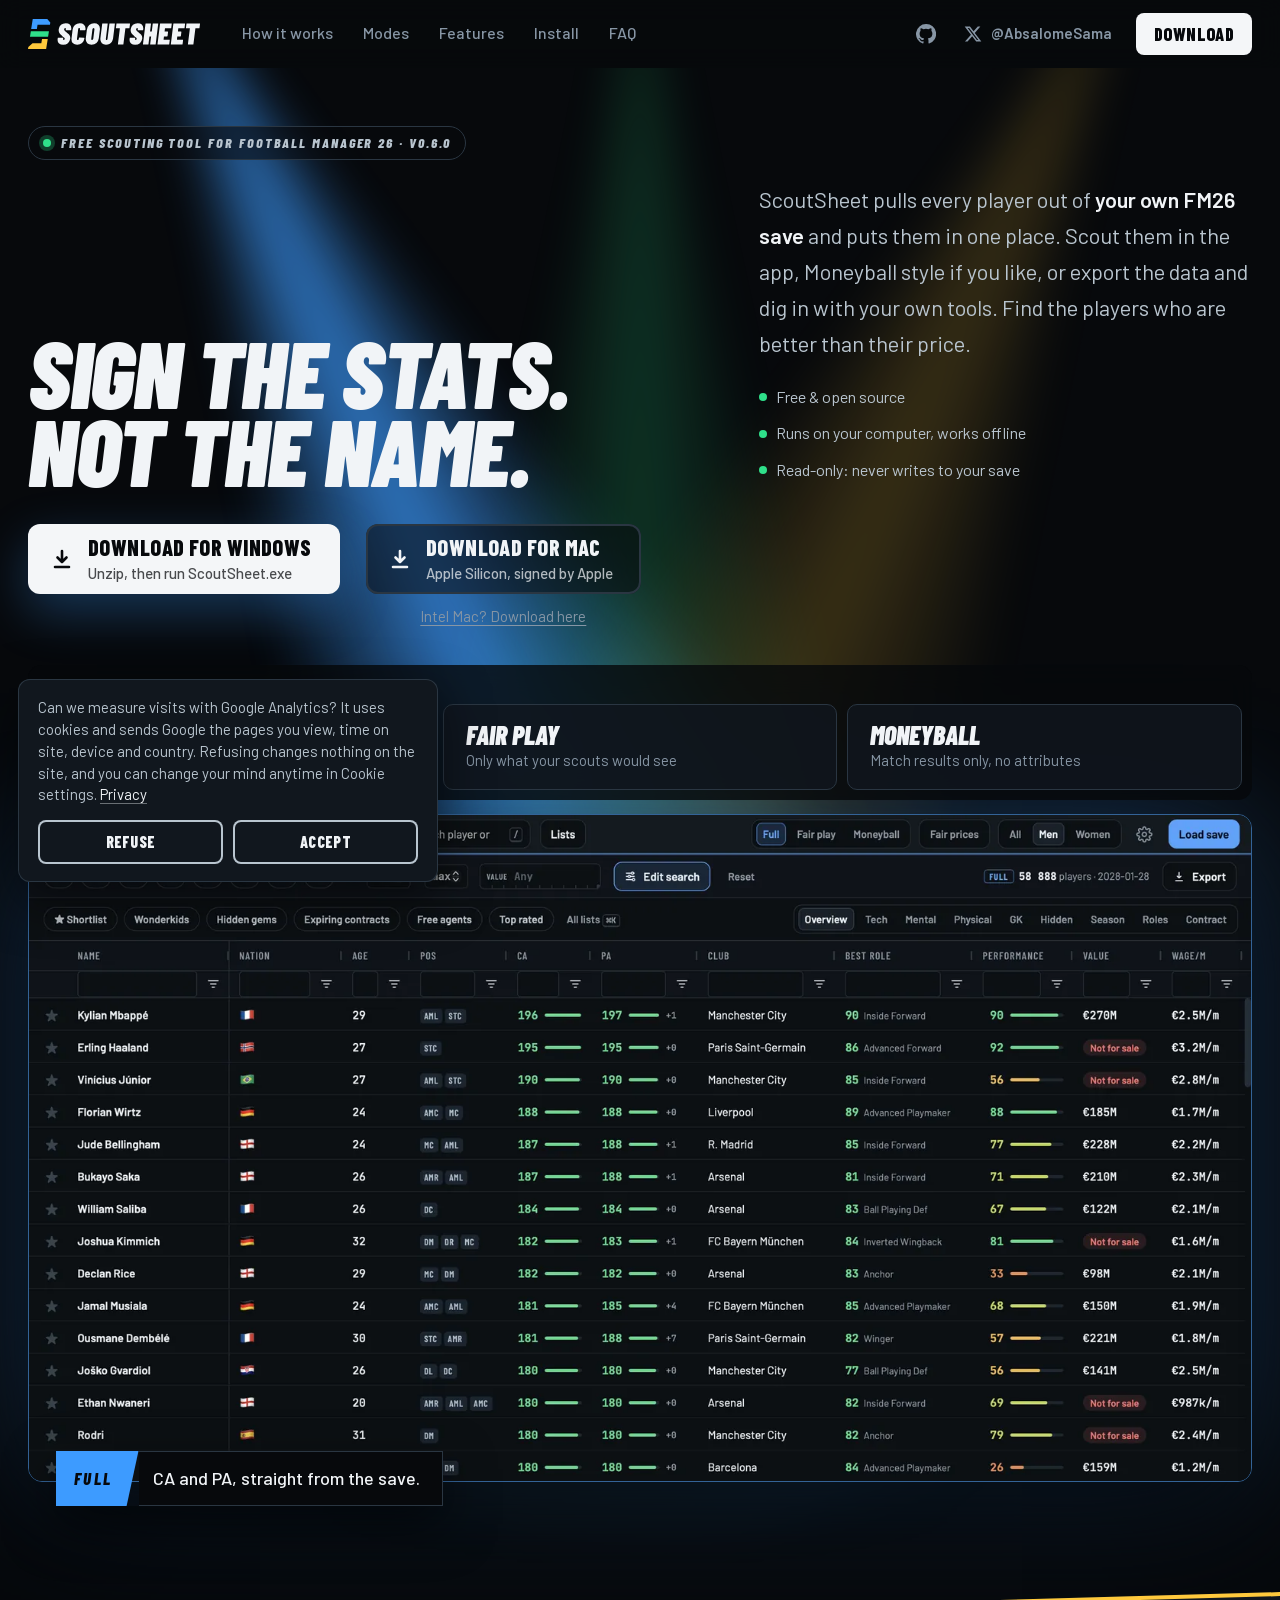
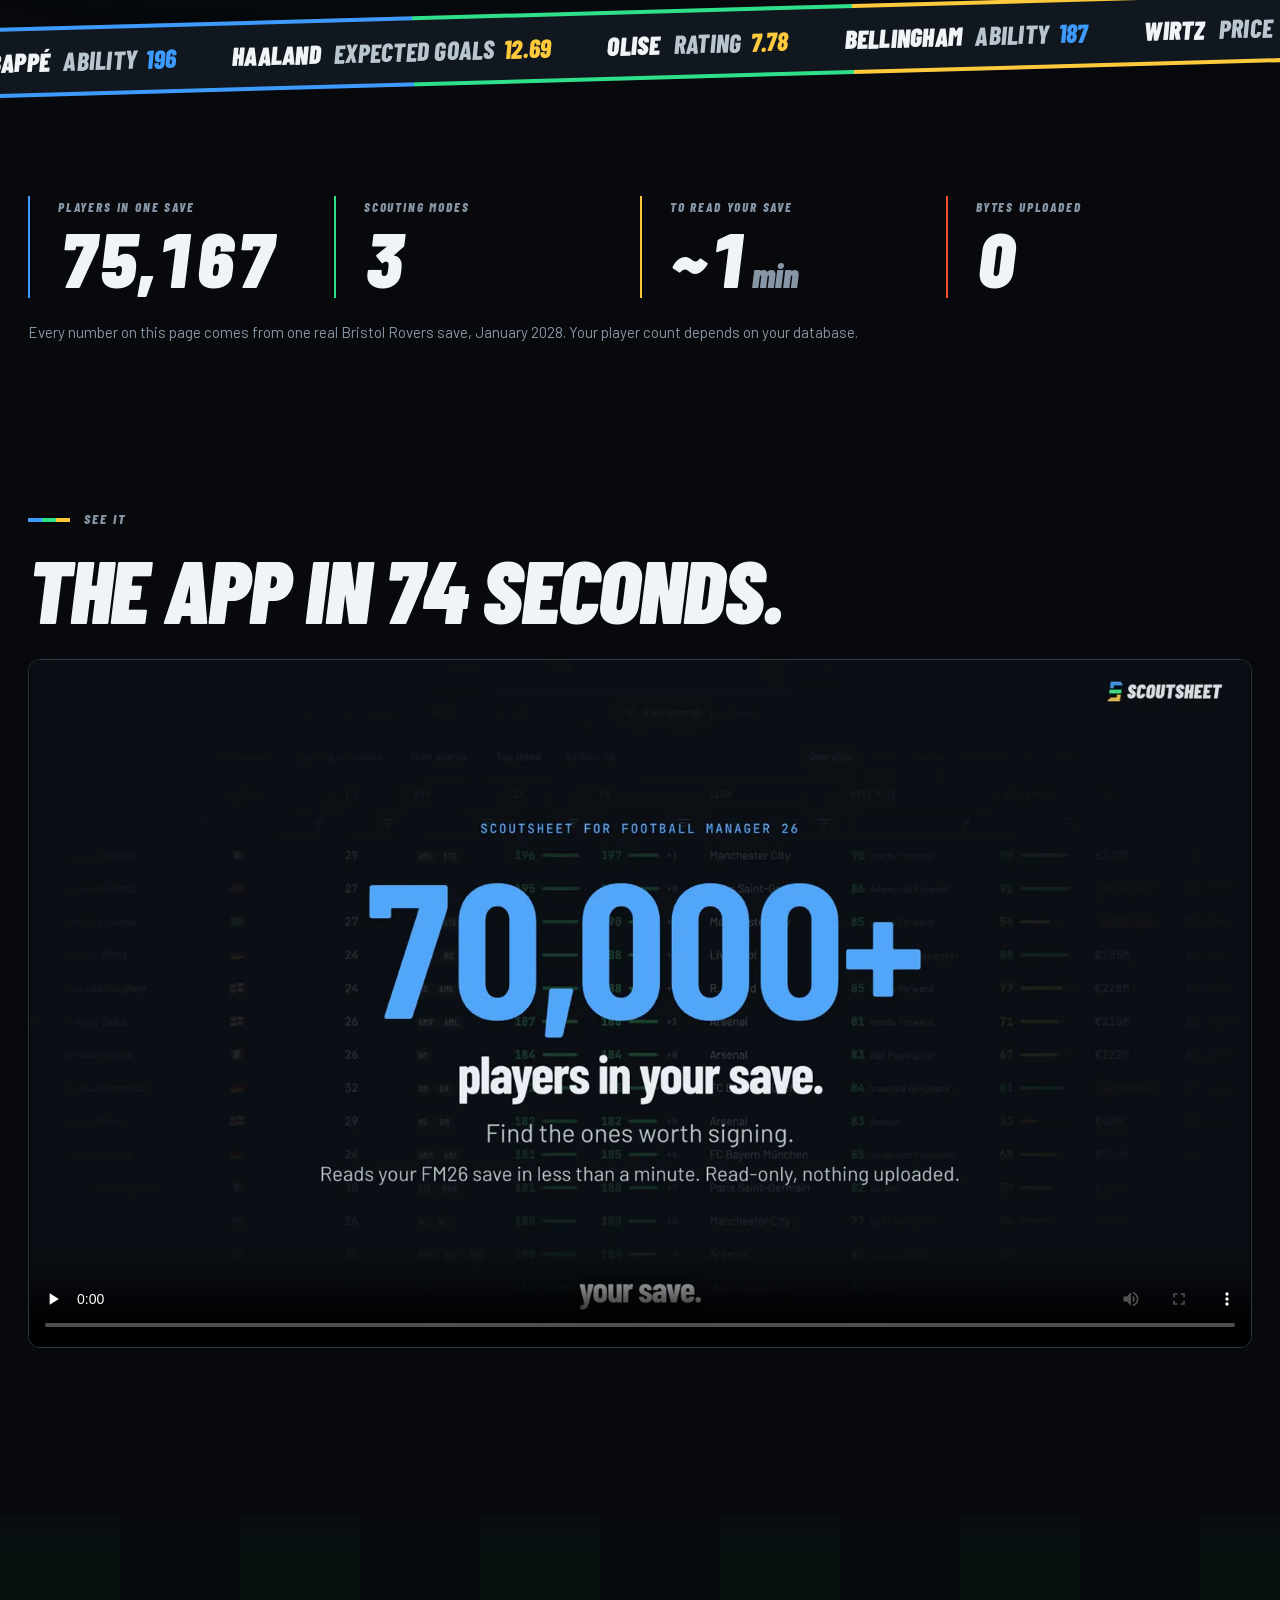
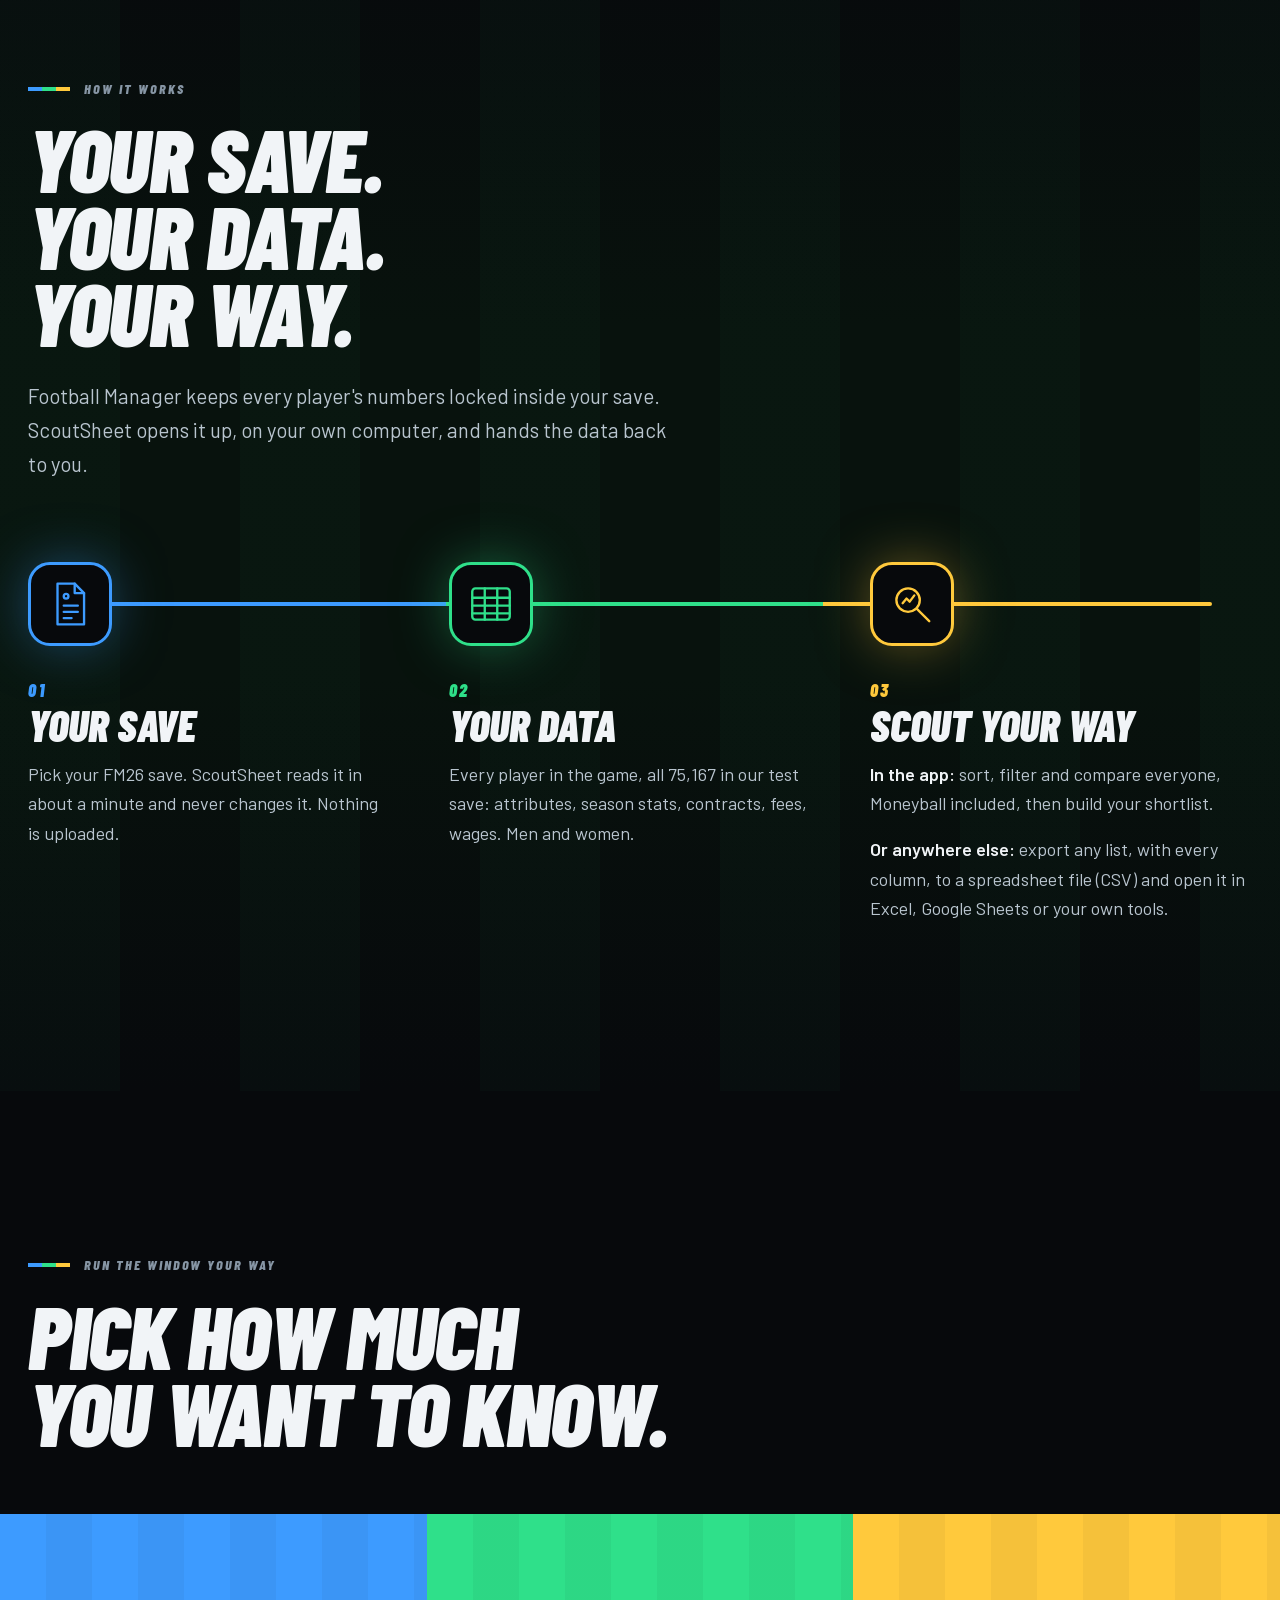
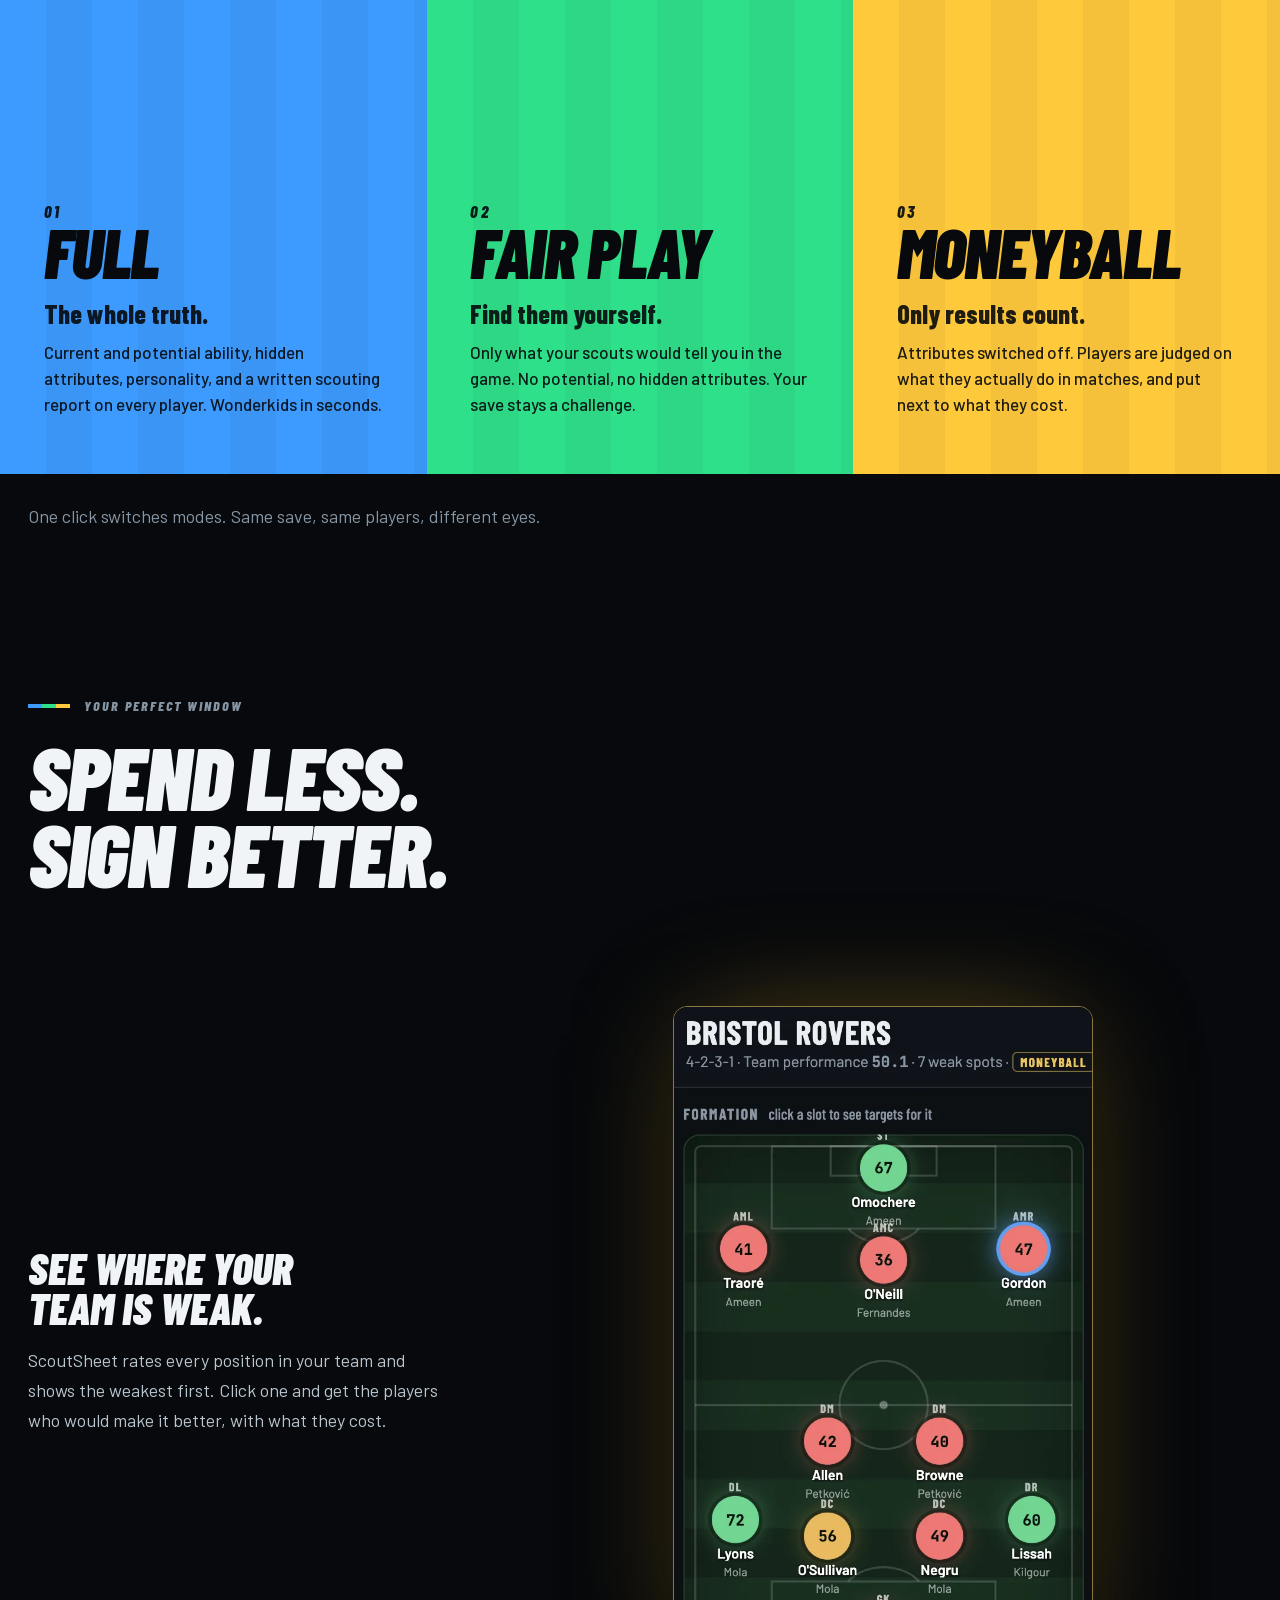
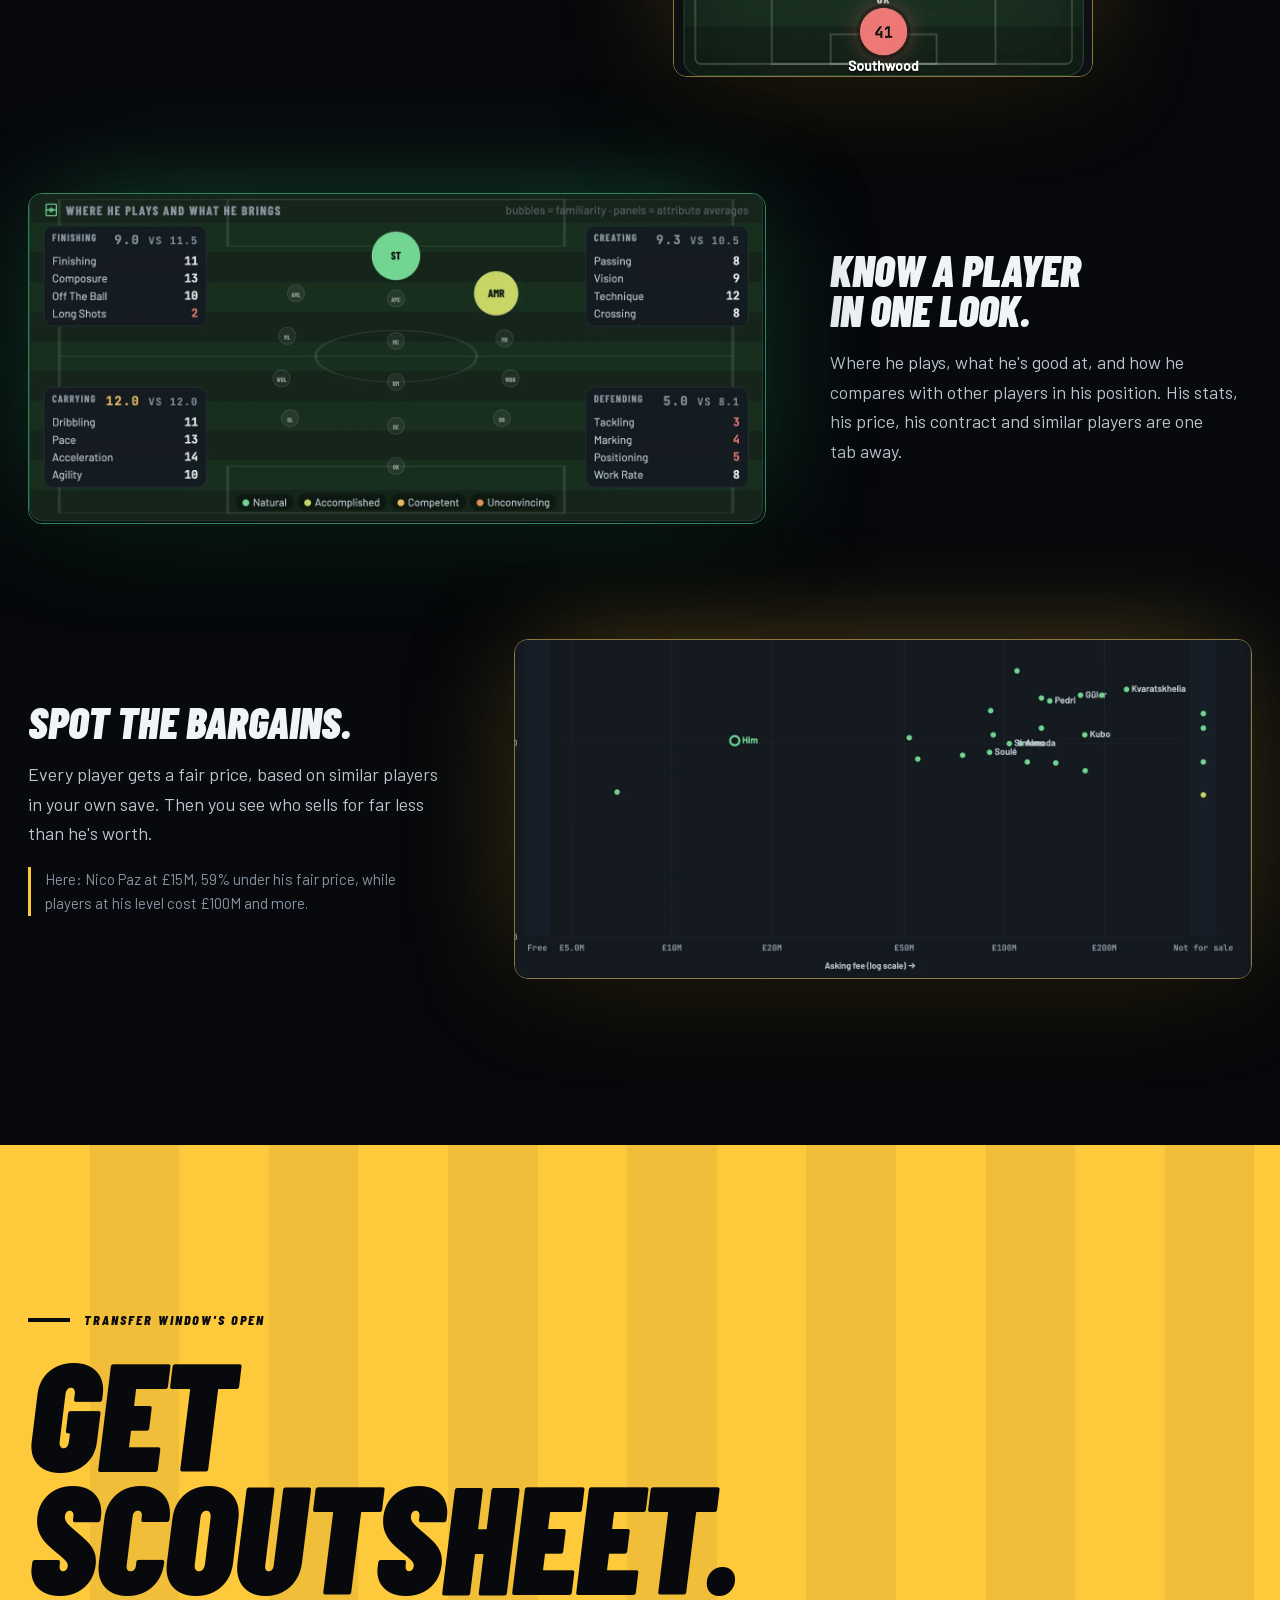
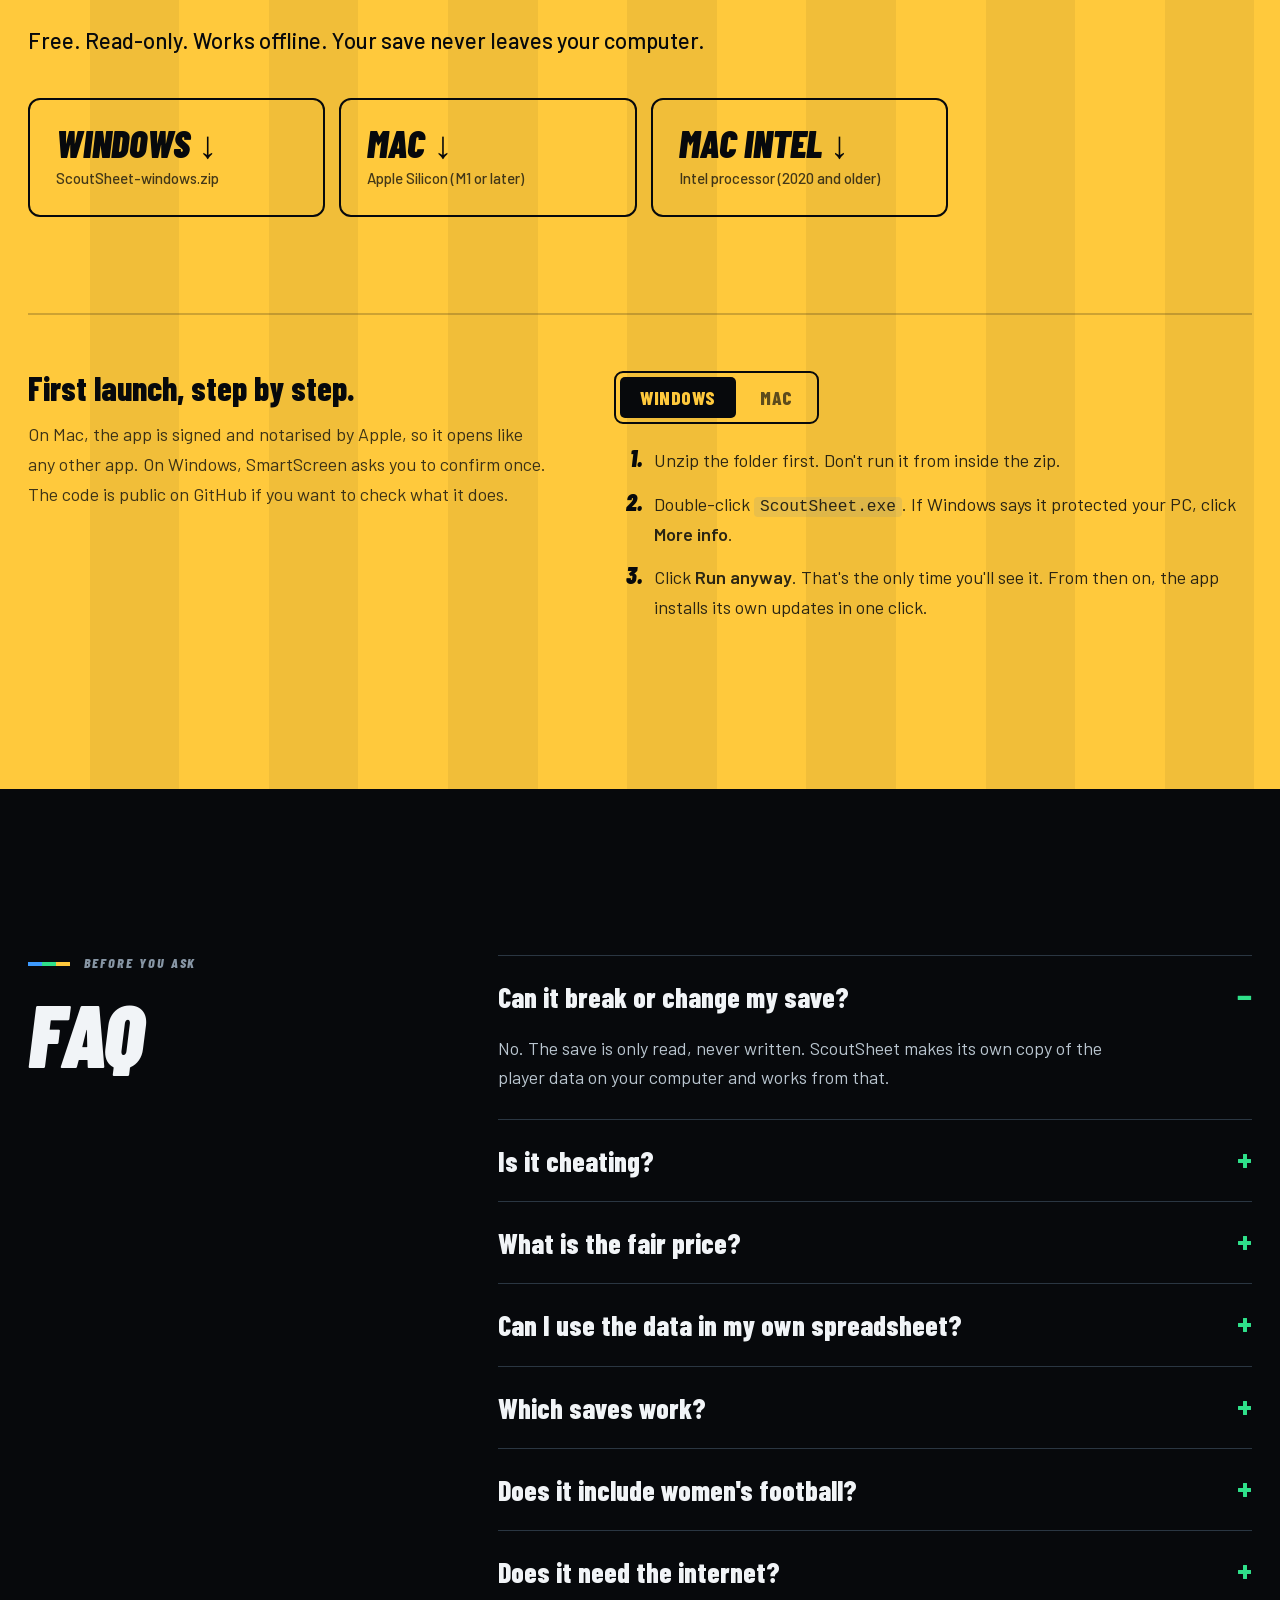
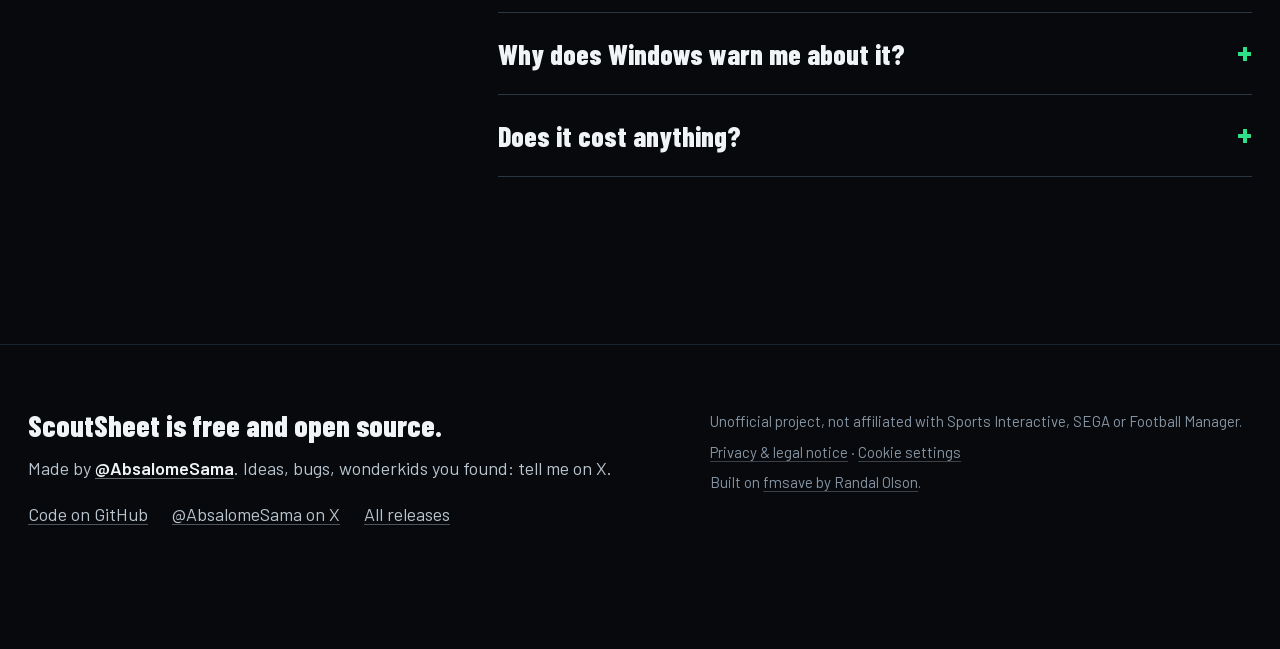
==== commit a4383dad: "feat: Mac Intel download (hero link under the Mac button, Install card); v0.6.0 Drops "Free. Ready i" ====
--- a/index.html
+++ b/index.html
@@ -19,7 +19,7 @@
 <link rel="preload" as="image" href="img/full-m.webp" media="(max-width: 720px)" fetchpriority="high">
 <link rel="preload" as="font" type="font/woff2" href="fonts/BarlowCondensed-900i-latin.woff2" crossorigin>
 <link rel="preload" as="font" type="font/woff2" href="fonts/Barlow-400-latin.woff2" crossorigin>
-<link rel="stylesheet" href="style.css">
+<link rel="stylesheet" href="style.css?v=0.6.0">
 </head>
 <body data-lens="full">
 <a class="skip" href="#main">Skip to content</a>
@@ -50,7 +50,7 @@
     <div class="beams" aria-hidden="true"><i class="beam b-full"></i><i class="beam b-fair"></i><i class="beam b-money"></i></div>
     <div class="wrap hero-grid">
       <div class="hero-copy">
-        <p class="kicker"><span class="dot"></span>Free scouting tool for Football Manager 26 · v0.5.3</p>
+        <p class="kicker"><span class="dot"></span>Free scouting tool for Football Manager 26 · v0.6.0</p>
         <h1 id="hero-title"><span>Sign the stats.</span><span>Not the name.</span></h1>
         <div class="hero-side">
           <p class="lede">ScoutSheet pulls every player out of <strong>your own FM26 save</strong> and puts them in one place. Scout them in the app, Moneyball style if you like, or export the data and dig in with your own tools. Find the players who are better than their price.</p>
@@ -58,13 +58,13 @@
         </div>
 
         <div class="cta" data-cta>
-          <a class="btn btn-hero btn-primary" data-dl="primary" href="https://github.com/absalom12/scoutsheetfm/releases/latest/download/ScoutSheet-windows.zip">
+          <div class="cta-col"><a class="btn btn-hero btn-primary" data-dl="primary" href="https://github.com/absalom12/scoutsheetfm/releases/latest/download/ScoutSheet-windows.zip">
             <svg viewBox="0 0 24 24" aria-hidden="true"><path d="M12 4v11m0 0-4.5-4.5M12 15l4.5-4.5M5 20h14"/></svg>
-            <span class="btn-lines"><span data-dl-text>Download for Windows</span><small data-dl-sub>Unzip, then run ScoutSheet.exe</small></span></a>
-          <a class="btn btn-hero btn-outline" data-dl="secondary" href="https://github.com/absalom12/scoutsheetfm/releases/latest/download/ScoutSheet-mac.zip">
+            <span class="btn-lines"><span data-dl-text>Download for Windows</span><small data-dl-sub>Unzip, then run ScoutSheet.exe</small></span></a></div>
+          <div class="cta-col"><a class="btn btn-hero btn-outline" data-dl="secondary" href="https://github.com/absalom12/scoutsheetfm/releases/latest/download/ScoutSheet-mac.zip">
             <svg viewBox="0 0 24 24" aria-hidden="true"><path d="M12 4v11m0 0-4.5-4.5M12 15l4.5-4.5M5 20h14"/></svg>
             <span class="btn-lines"><span data-dl-text>Download for Mac</span><small data-dl-sub>Apple Silicon, signed by Apple</small></span></a>
-          <p class="cta-alt cta-note">Free. Ready in about three minutes.</p>
+            <a class="cta-intel" href="https://github.com/absalom12/scoutsheetfm/releases/latest/download/ScoutSheet-mac-intel.zip" data-dl-intel>Intel Mac? Download here</a></div>
         </div>
         <div class="cta" data-cta-phone hidden>
           <button class="btn btn-primary" type="button" data-share>Send the link to my computer</button>
@@ -239,6 +239,7 @@
         <div class="dl-pair">
           <a class="dl" data-os="windows" href="https://github.com/absalom12/scoutsheetfm/releases/latest/download/ScoutSheet-windows.zip"><b>Windows</b><span>ScoutSheet-windows.zip</span><em class="dl-you">Your system</em></a>
           <a class="dl" data-os="mac" href="https://github.com/absalom12/scoutsheetfm/releases/latest/download/ScoutSheet-mac.zip"><b>Mac</b><span>Apple Silicon (M1 or later)</span><em class="dl-you">Your system</em></a>
+          <a class="dl" data-os="mac-intel" href="https://github.com/absalom12/scoutsheetfm/releases/latest/download/ScoutSheet-mac-intel.zip"><b>Mac Intel</b><span>Intel processor (2020 and older)</span></a>
         </div>
       </div>
       <div class="first-launch">
@@ -259,7 +260,7 @@
             <li>Unzip <code>ScoutSheet-mac.zip</code>.</li>
             <li>Drag ScoutSheet to Applications, then double-click it. From there it can install its own updates.</li>
             <li>The app opens in its own window. Pick your save.</li></ol>
-            <p class="note">Apple Silicon Macs only (M1 or later). Intel Macs aren't supported.</p></div>
+            <p class="note">Intel Mac? Download <code>ScoutSheet-mac-intel.zip</code> instead; the steps are the same. Not sure which you have: Apple menu → About This Mac, "Chip" means Apple Silicon, "Processor" means Intel.</p></div>
         </div>
       </div>
     </div>
@@ -278,7 +279,7 @@
         <details><summary>Does it include women's football?</summary><p>Yes. Every player in the save, men and women, with a switch between them.</p></details>
         <details><summary>Does it need the internet?</summary><p>No. Everything runs on your computer. At launch it asks GitHub whether a newer version exists. If there is, one click installs it and restarts the app. You can turn the check off in Settings. Nothing about you or your save is sent.</p></details>
         <details><summary>Why does Windows warn me about it?</summary><p>Microsoft's signing costs a yearly fee, which a free project doesn't pay, so SmartScreen asks once. Click More info, then Run anyway. The Mac version is signed and notarised by Apple and opens without a warning.</p></details>
-        <details><summary>Does it cost anything?</summary><p>No. It's free and open source. No account, no subscription, and the app itself has no tracking. This website counts visits without cookies (Cloudflare Web Analytics and its own daily totals), and with Google Analytics only if you accept cookies. <button type="button" class="linkish" data-consent-open>Cookie settings</button></p></details>
+        <details><summary>Does it cost anything?</summary><p>No. It's free and open source. No account, no subscription, and the app only shares usage stats if you say yes at first launch. This website counts visits without cookies (Cloudflare Web Analytics and its own daily totals), and with Google Analytics only if you accept cookies. <button type="button" class="linkish" data-consent-open>Cookie settings</button></p></details>
       </div>
     </div>
   </section>
@@ -313,7 +314,7 @@
     <button type="button" class="btn btn-sm" data-consent-yes>Accept</button>
   </div>
 </div>
-<script src="script.js"></script>
+<script src="script.js?v=0.6.0"></script>
 <script src="stats.js"></script>
 <script src="consent.js"></script>
 <script defer src="https://static.cloudflareinsights.com/beacon.min.js" data-cf-beacon='{"token": "d05d71fa570d41a2819385d51434a635"}'></script>
--- a/style.css
+++ b/style.css
@@ -213,8 +213,11 @@
 h1 em { font-style: inherit; }
 .lede { margin: 36px 0 0; max-width: 33em; font-size: clamp(19px, 1.7vw, 22px); color: var(--text2); }
 .lede strong { color: var(--text); font-weight: 600; }
-.cta { margin-top: 40px; display: flex; flex-wrap: wrap; align-items: center; gap: 14px 26px; }
+.cta { margin-top: 40px; display: flex; flex-wrap: wrap; align-items: flex-start; gap: 14px 26px; }
 .cta[hidden] { display: none; }
+.cta-col { display: flex; flex-direction: column; align-items: center; gap: 10px; }
+.cta-intel { color: var(--muted); font-size: 15px; text-decoration: underline; text-underline-offset: 3px; }
+.cta-intel:hover { color: var(--text2); }
 .cta-alt { margin: 0; color: var(--muted); font-size: 16px; }
 .cta-alt a { color: var(--text2); }
 .facts { list-style: none; margin: 28px 0 0; padding: 0; display: flex; flex-wrap: wrap; gap: 8px 26px; color: var(--muted); font-size: 15px; }
@@ -298,7 +301,9 @@
 .install-head { display: grid; grid-template-columns: 1fr auto; gap: 48px; align-items: end; }
 .install h2 { font-size: clamp(76px, 12vw, 200px); line-height: .8; }
 .install-lede { margin: 26px 0 0; font-size: 22px; font-weight: 500; }
-.dl-pair { display: grid; grid-template-columns: repeat(2, minmax(240px, 1fr)); gap: 14px; }
+.dl-pair { display: grid; grid-template-columns: repeat(3, minmax(200px, 1fr)); gap: 14px; }
+@media (max-width: 860px) { .dl-pair { grid-template-columns: 1fr; } }
+.cta-note a { color: inherit; text-decoration: underline; text-underline-offset: 3px; }
 .dl { position: relative; display: grid; gap: 4px; padding: 24px 26px; border-radius: 12px; text-decoration: none; color: var(--ink); border: 2px solid var(--ink); background: transparent;
   transition: transform .2s var(--ease), background-color .2s; }
 .dl b { font: 900 38px/1 var(--f-display); font-style: italic; text-transform: uppercase; }
@@ -488,7 +493,7 @@
 /* Install: "ScoutSheet." is longer than the old name, so the two download cards
    no longer fit beside the 200px title. They sit under it now, at a fixed width. */
 .install-head { grid-template-columns: 1fr; gap: 40px; }
-.dl-pair { max-width: 680px; }
+.dl-pair { max-width: 920px; }
 /* Install steps: big numbers in the display face so each step is easy to find. */
 .os-panel ol { gap: 14px; padding-left: 34px; }
 .os-panel li { padding-left: 6px; }
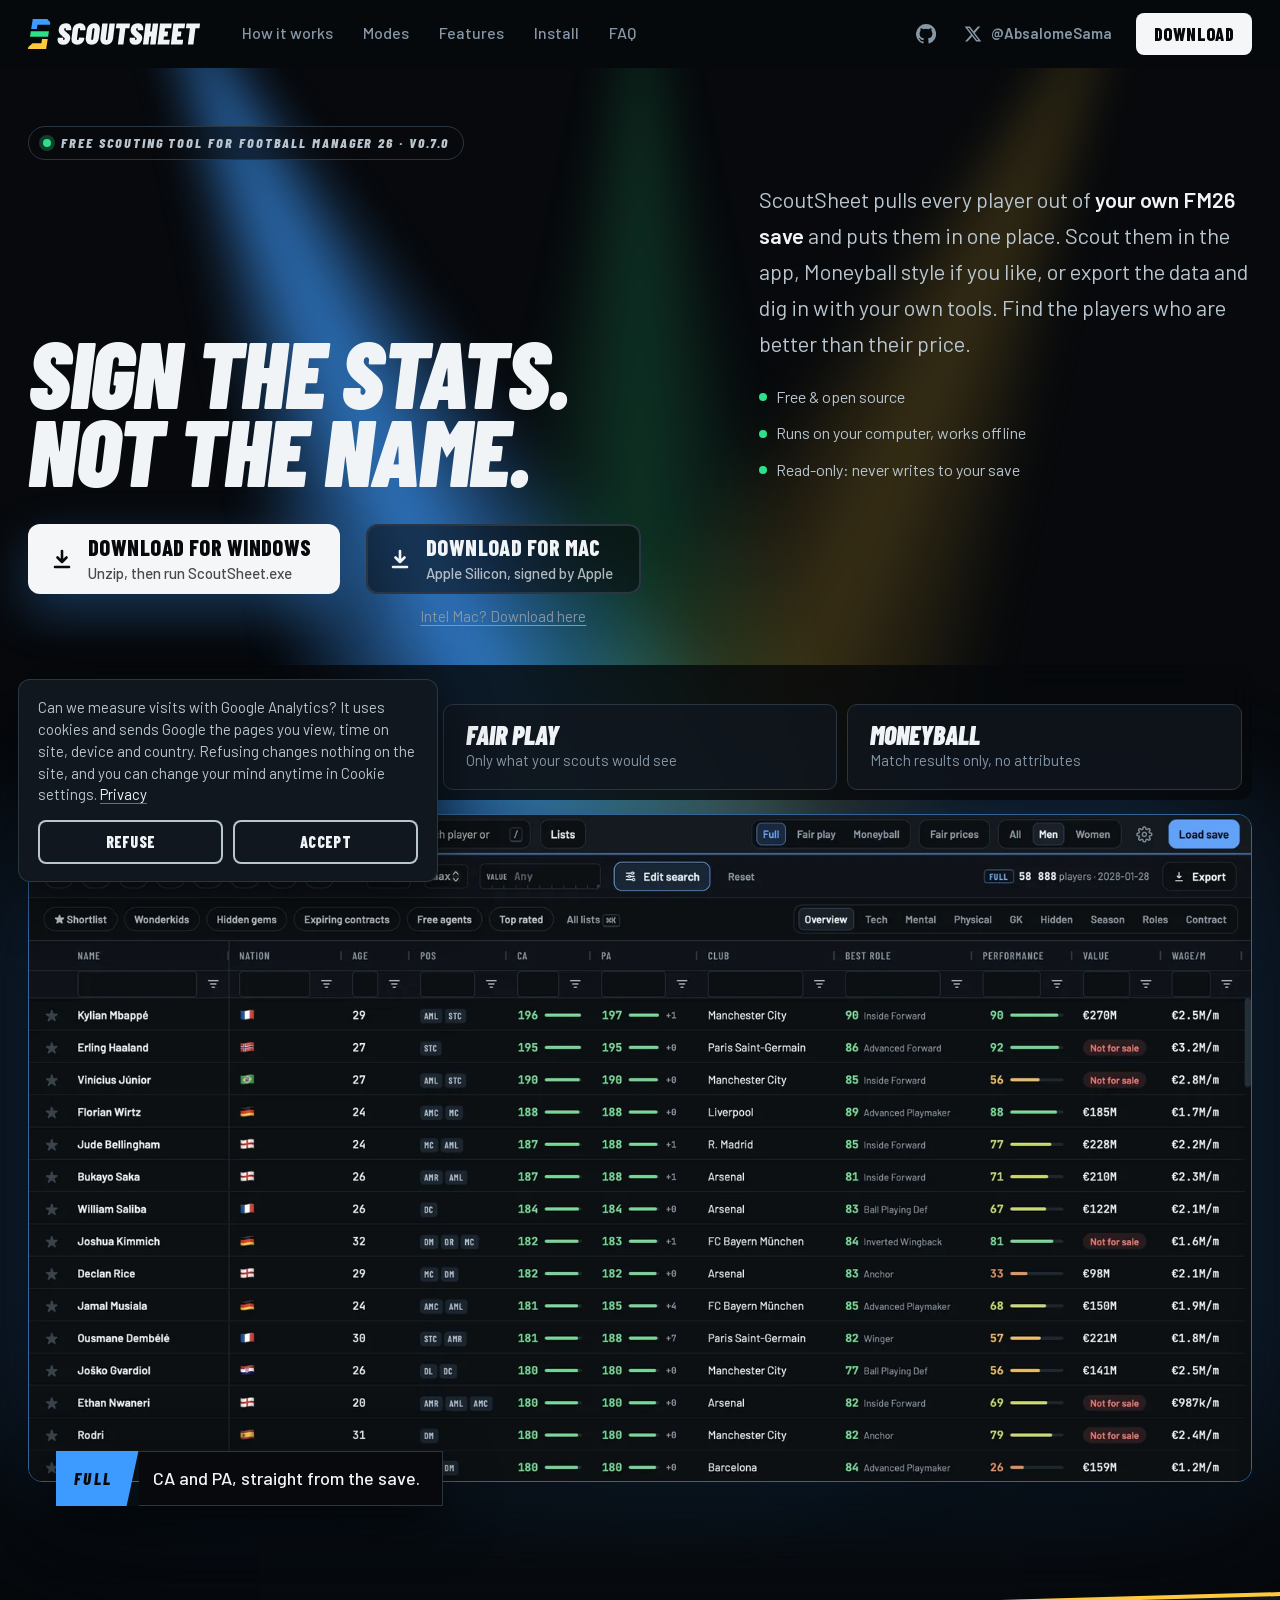
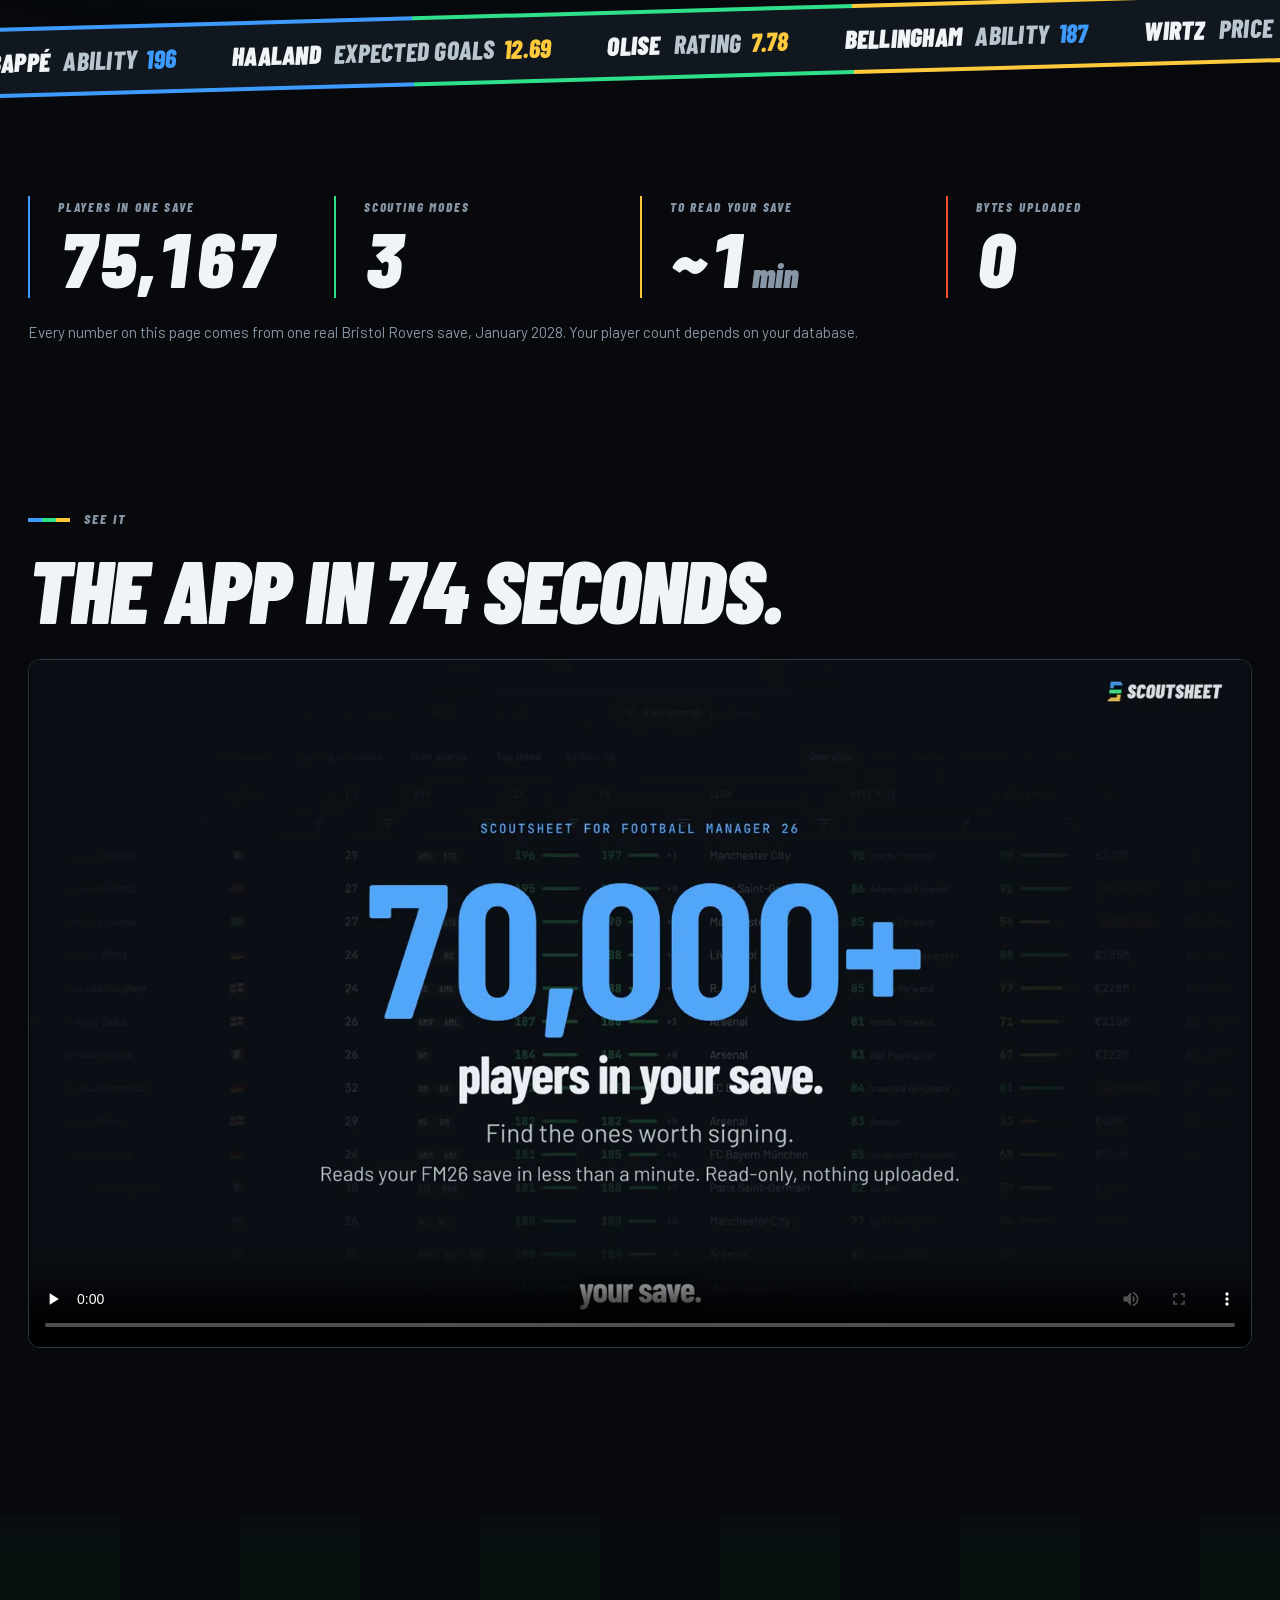
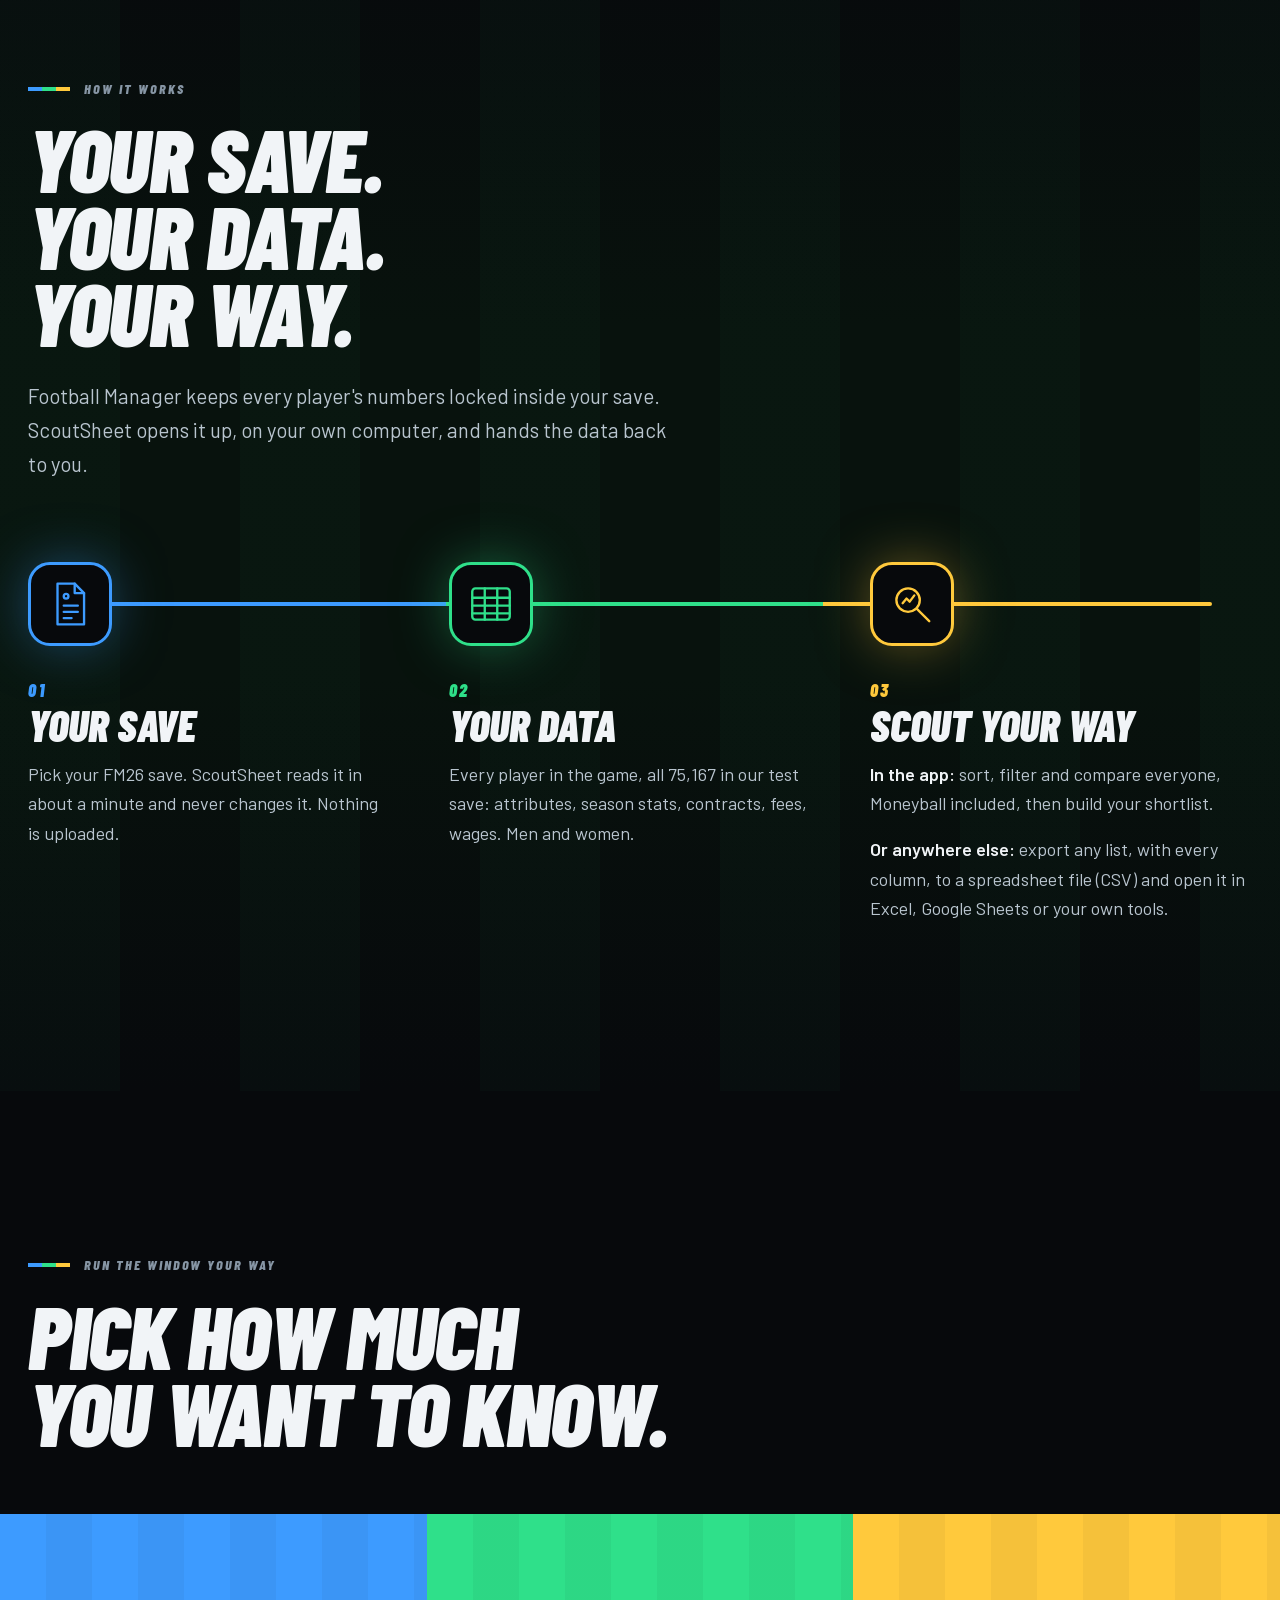
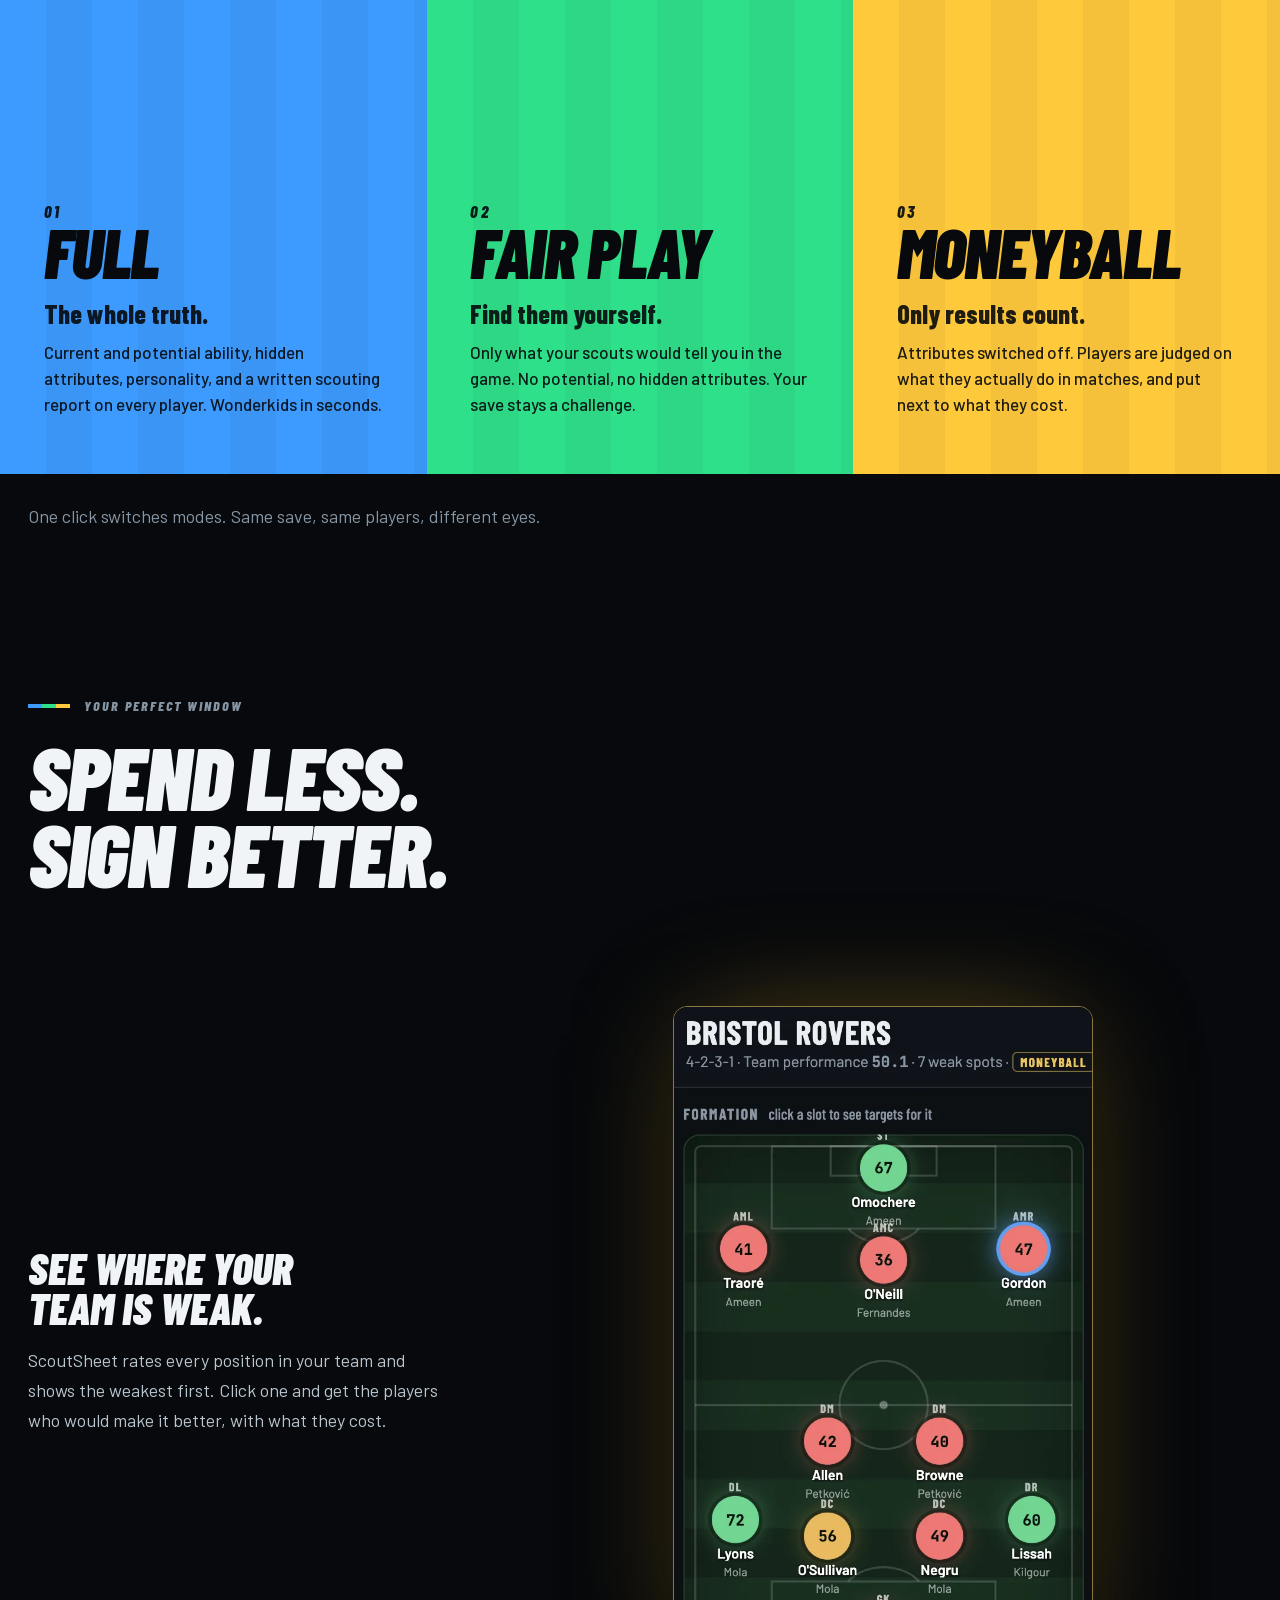
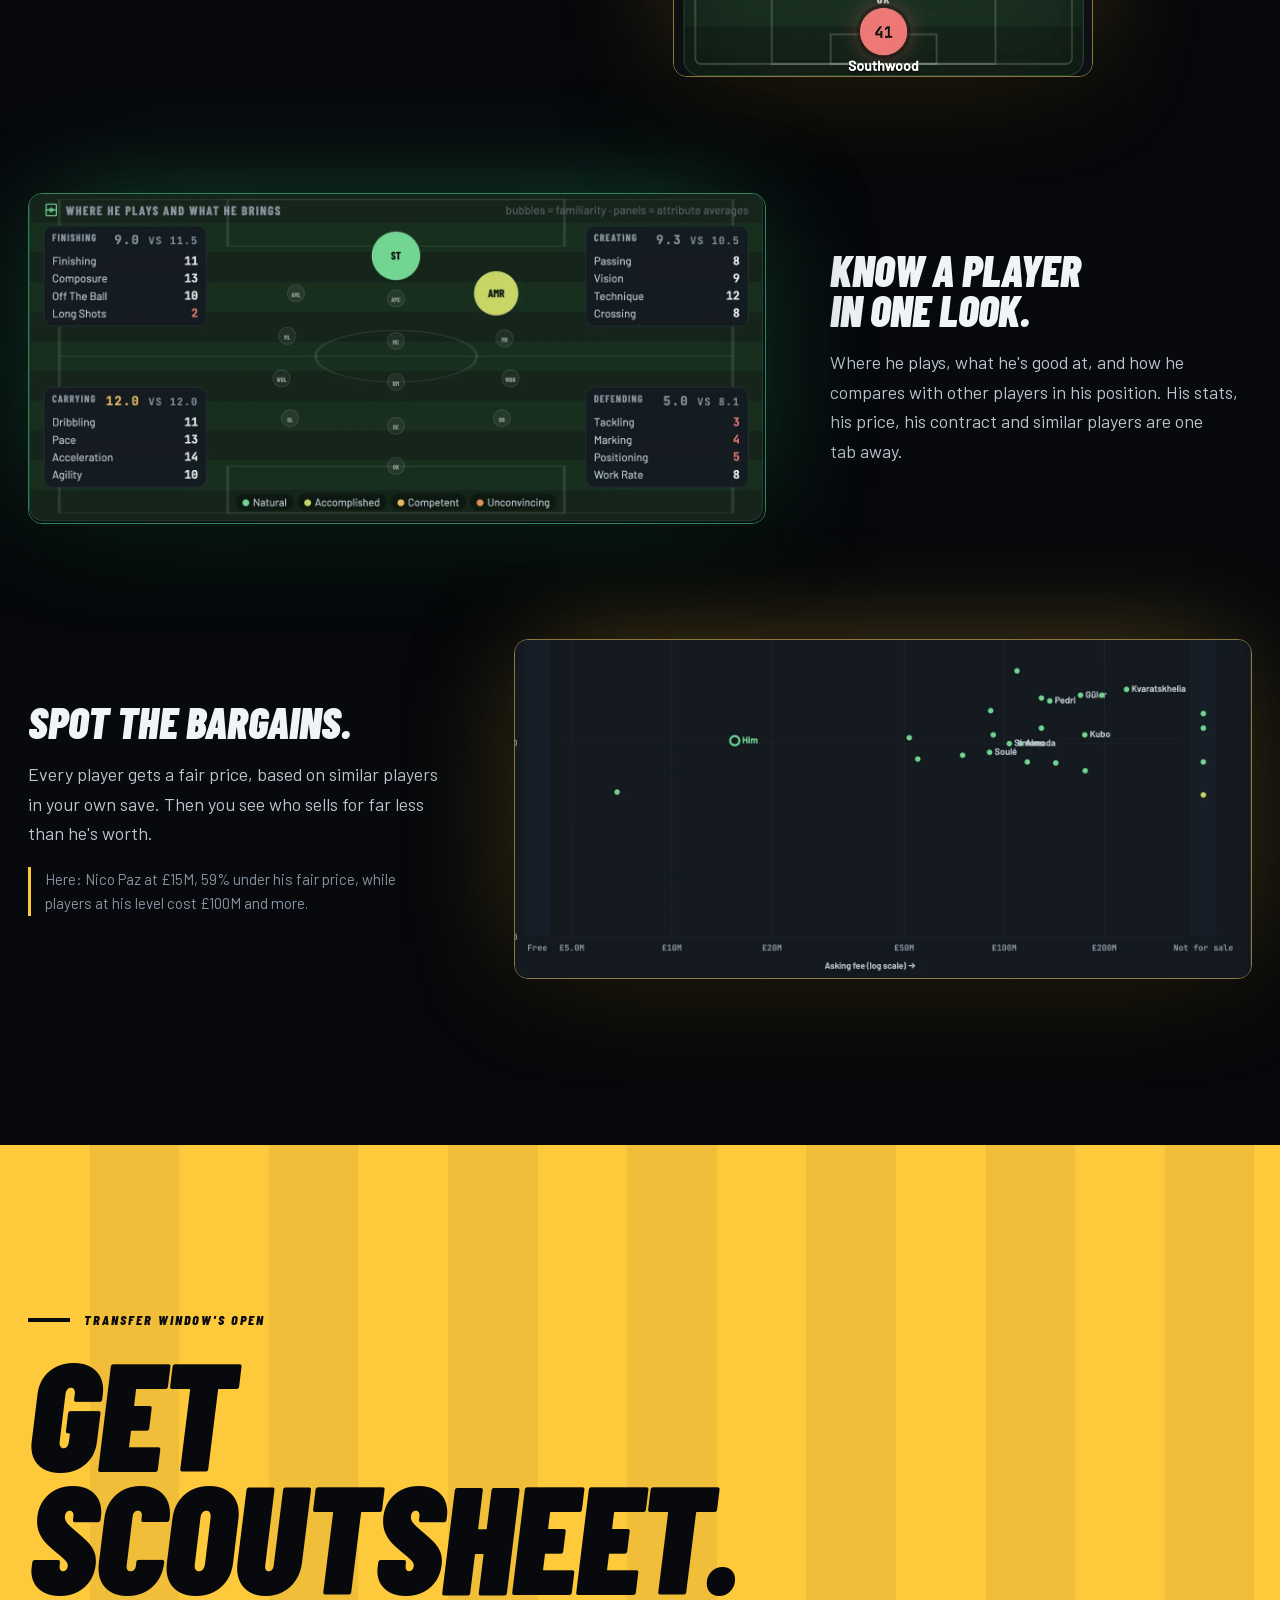
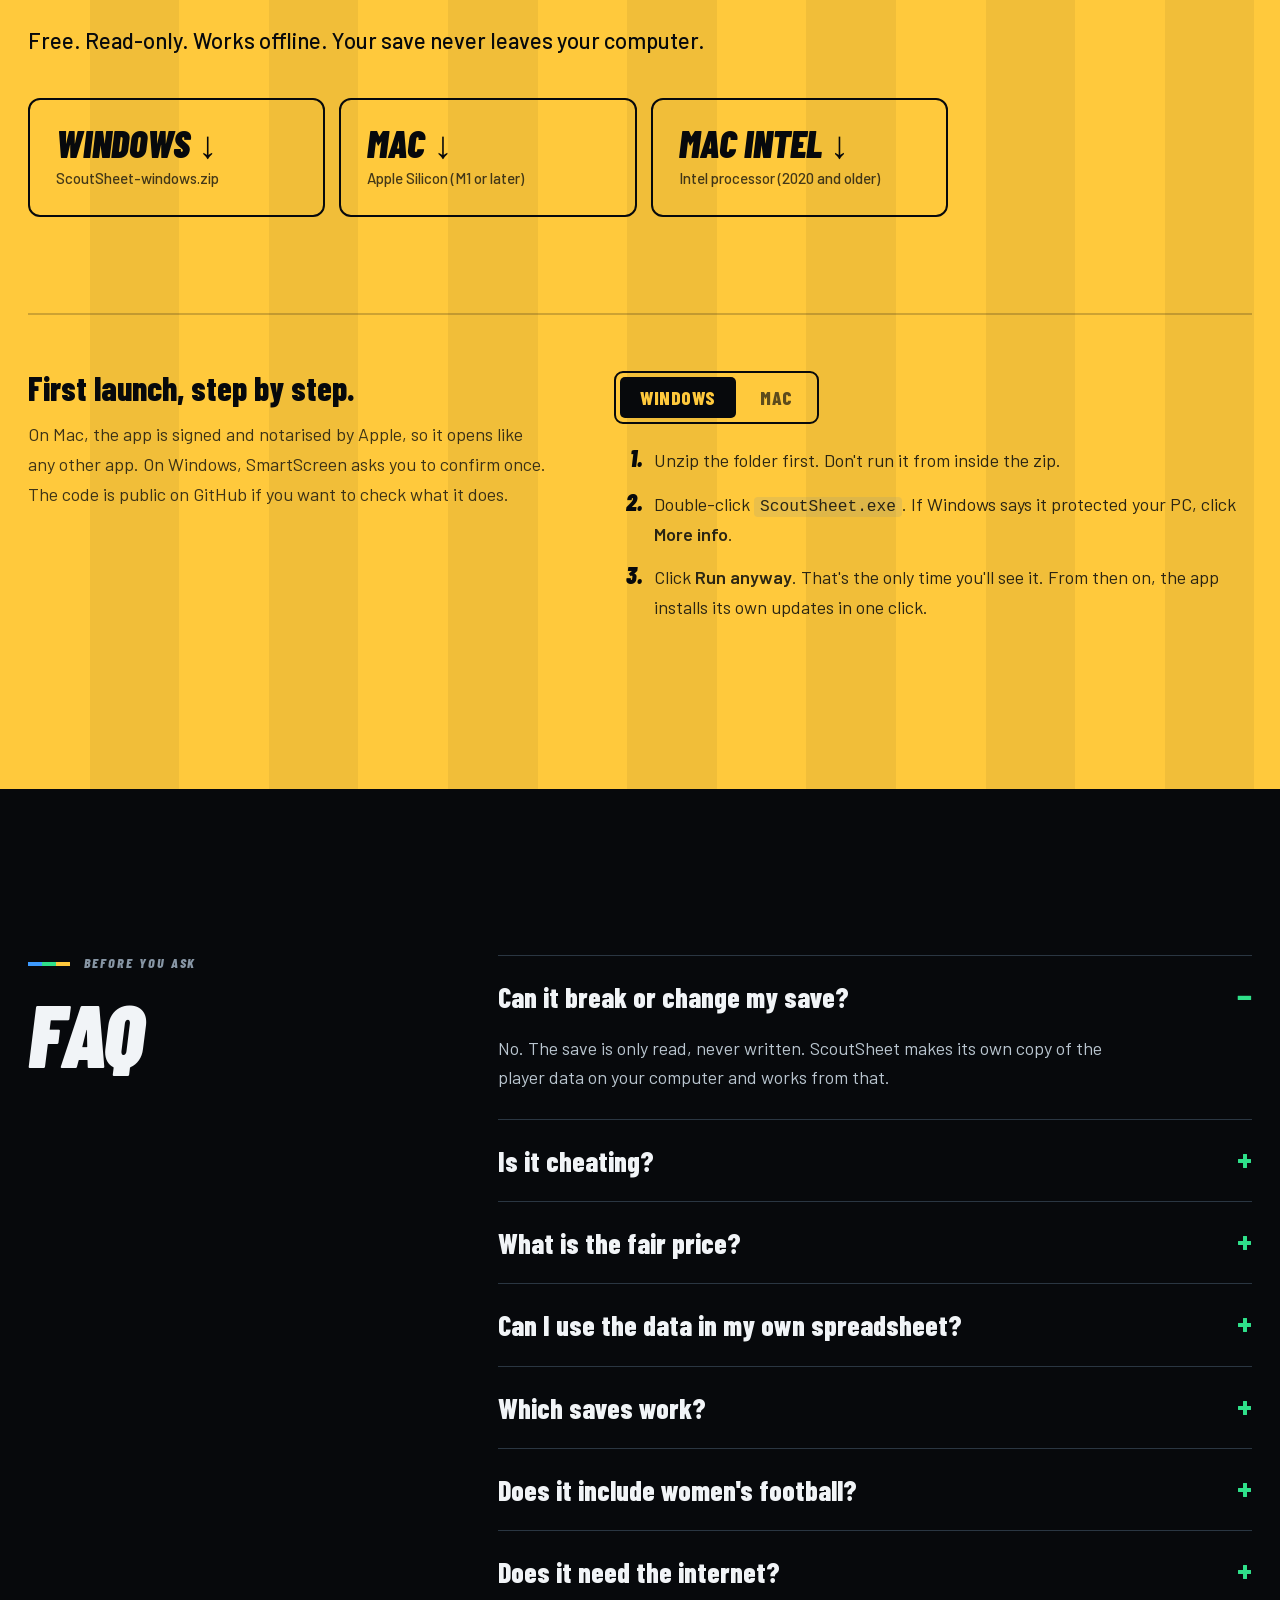
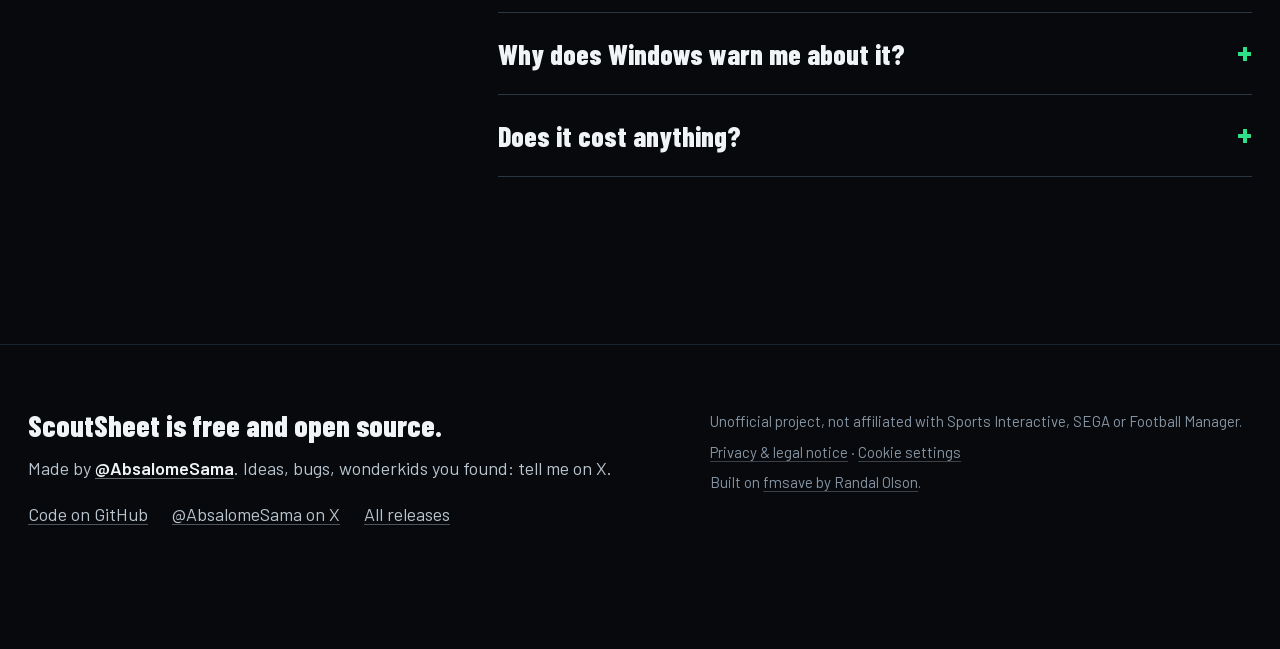
==== commit dc2c0419: "chore: v0.7.0 in the hero kicker Co-Authored-By: Claude Opus 5.5 <noreply@anthropic.com>" ====
--- a/index.html
+++ b/index.html
@@ -6,7 +6,9 @@
 <title>ScoutSheet · Moneyball for your Football Manager 26 save</title>
 <meta name="description" content="ScoutSheet pulls every player out of your Football Manager 26 save. Scout them in the app, Moneyball included, or export the data to your own tools. Free, runs on your computer, Windows and Mac.">
 <meta name="theme-color" content="#07090c">
+<link rel="canonical" href="https://scoutsheet.fm/">
 <meta property="og:type" content="website">
+<meta property="og:url" content="https://scoutsheet.fm/">
 <meta property="og:title" content="ScoutSheet · Sign the stats, not the name">
 <meta property="og:description" content="Your FM26 save. Your data. Scout your way: Full, Fair play or Moneyball, or export everything to a spreadsheet. Free, read-only, your save never leaves your computer.">
 <meta property="og:image" content="https://scoutsheet.fm/assets/og.jpg">
@@ -20,6 +22,26 @@
 <link rel="preload" as="font" type="font/woff2" href="fonts/BarlowCondensed-900i-latin.woff2" crossorigin>
 <link rel="preload" as="font" type="font/woff2" href="fonts/Barlow-400-latin.woff2" crossorigin>
 <link rel="stylesheet" href="style.css?v=0.6.0">
+<script type="application/ld+json">
+{
+  "@context": "https://schema.org",
+  "@graph": [
+    { "@type": "WebSite", "name": "ScoutSheet", "url": "https://scoutsheet.fm/" },
+    {
+      "@type": "SoftwareApplication",
+      "name": "ScoutSheet",
+      "url": "https://scoutsheet.fm/",
+      "description": "Free scouting tool for Football Manager 26: reads every player from your save, with Full, Fair play and Moneyball modes and CSV export.",
+      "applicationCategory": "GameApplication",
+      "operatingSystem": "Windows, macOS",
+      "image": "https://scoutsheet.fm/assets/og.jpg",
+      "downloadUrl": "https://github.com/absalom12/scoutsheetfm/releases/latest",
+      "offers": { "@type": "Offer", "price": "0", "priceCurrency": "USD" },
+      "author": { "@type": "Person", "name": "AbsalomeSama", "url": "https://x.com/AbsalomeSama" }
+    }
+  ]
+}
+</script>
 </head>
 <body data-lens="full">
 <a class="skip" href="#main">Skip to content</a>
@@ -50,7 +72,7 @@
     <div class="beams" aria-hidden="true"><i class="beam b-full"></i><i class="beam b-fair"></i><i class="beam b-money"></i></div>
     <div class="wrap hero-grid">
       <div class="hero-copy">
-        <p class="kicker"><span class="dot"></span>Free scouting tool for Football Manager 26 · v0.6.0</p>
+        <p class="kicker"><span class="dot"></span>Free scouting tool for Football Manager 26 · v0.7.0</p>
         <h1 id="hero-title"><span>Sign the stats.</span><span>Not the name.</span></h1>
         <div class="hero-side">
           <p class="lede">ScoutSheet pulls every player out of <strong>your own FM26 save</strong> and puts them in one place. Scout them in the app, Moneyball style if you like, or export the data and dig in with your own tools. Find the players who are better than their price.</p>
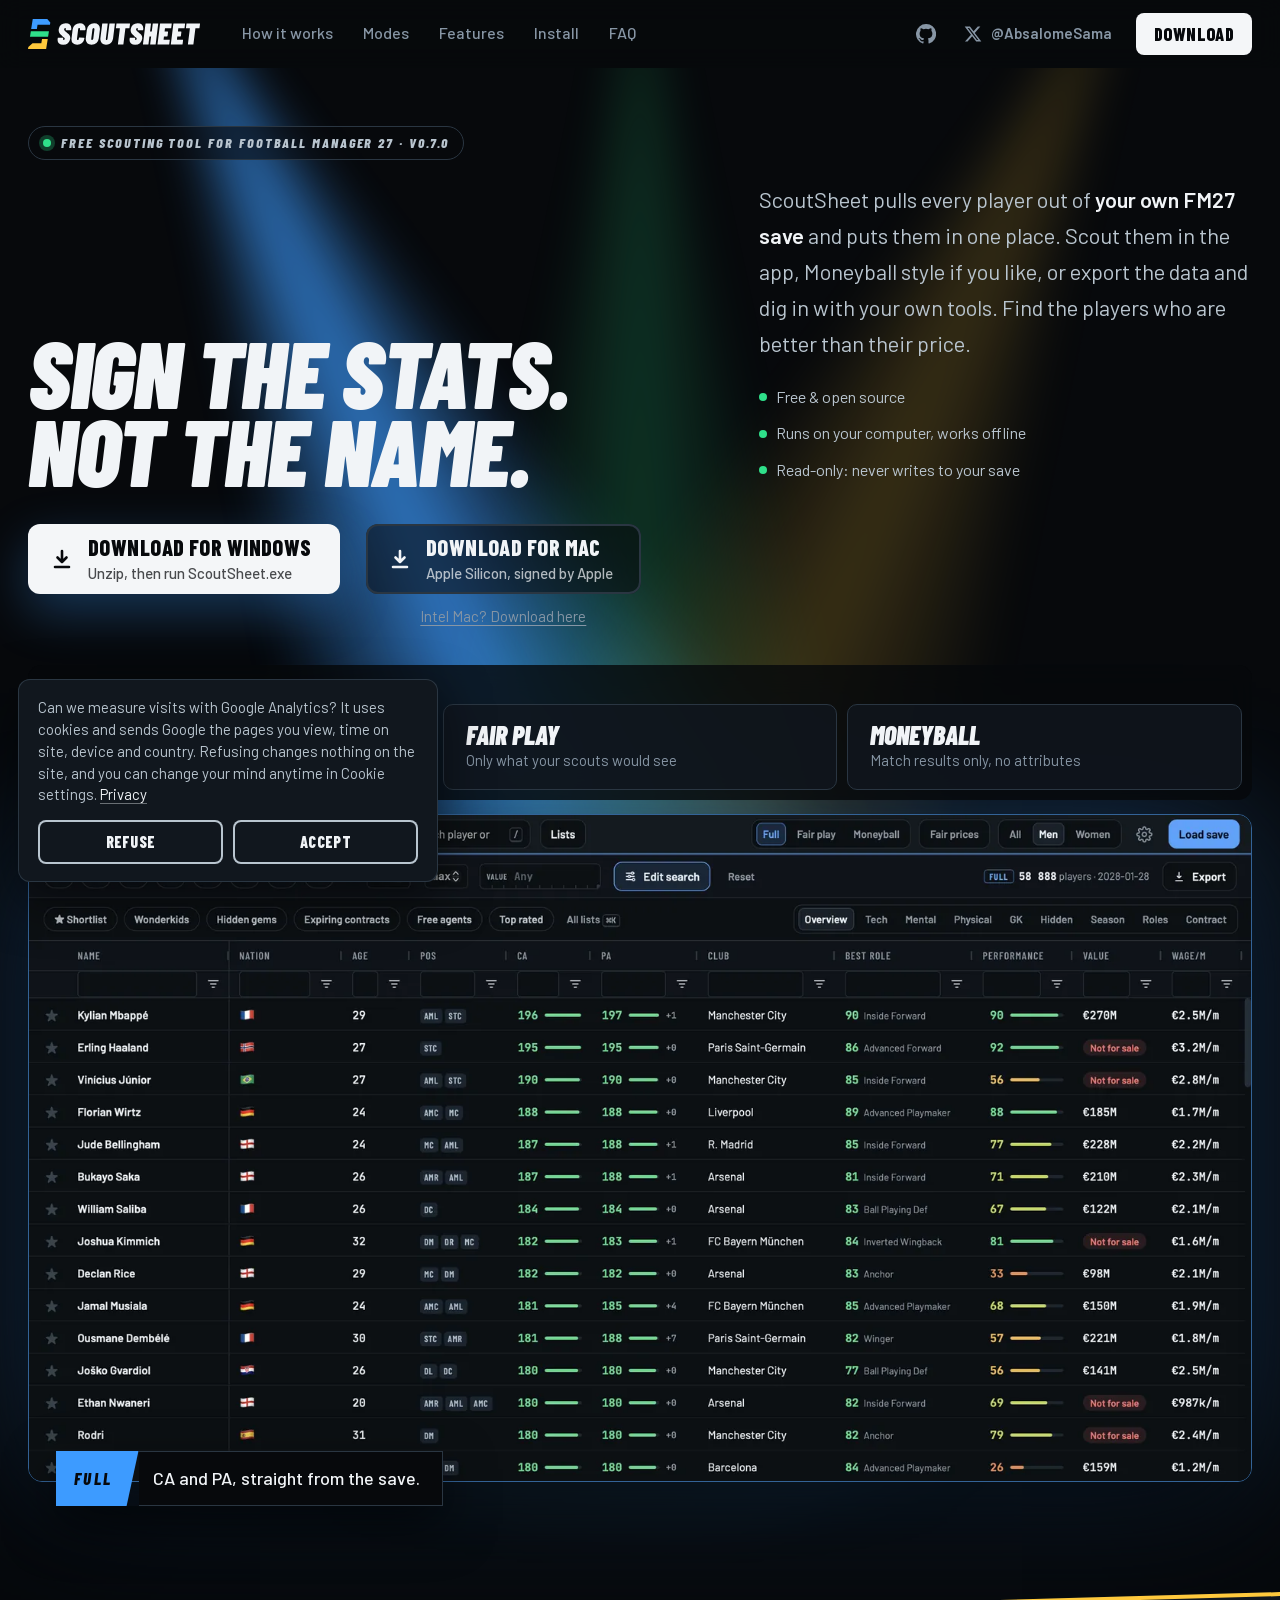
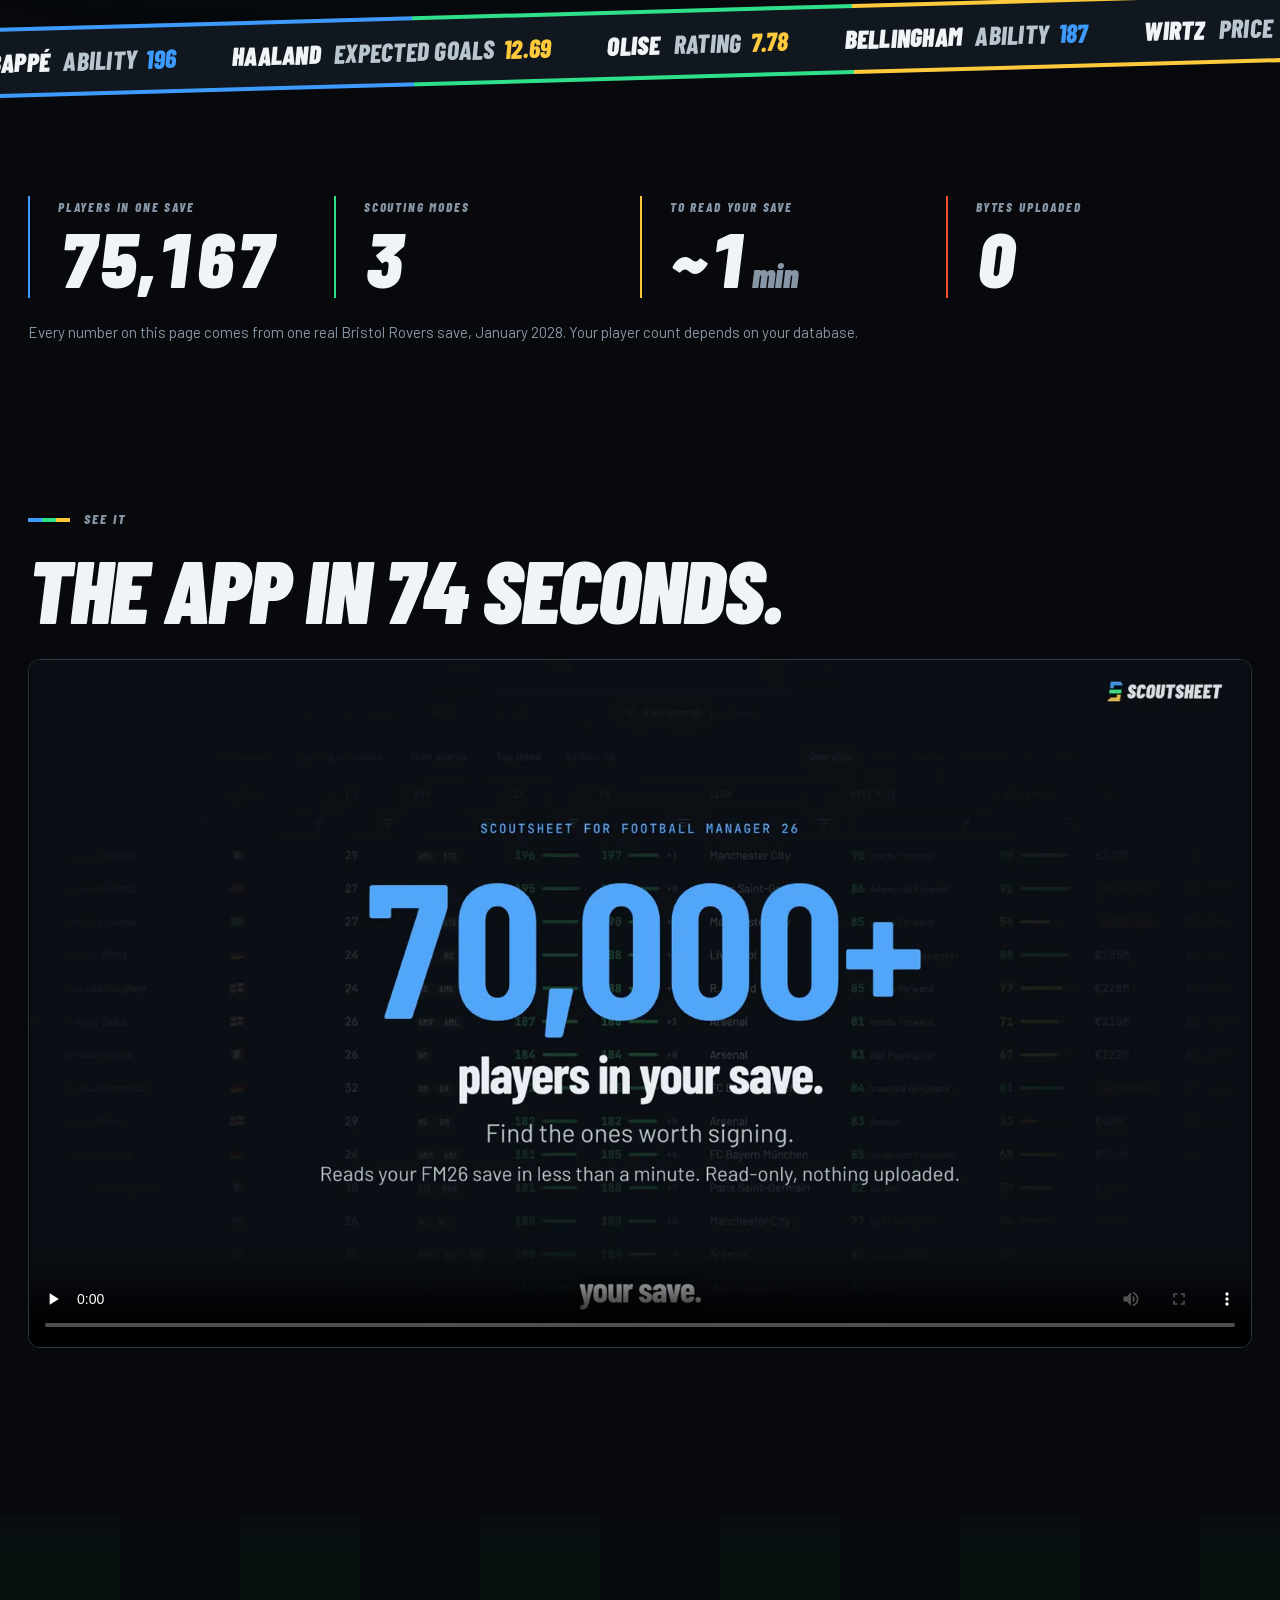
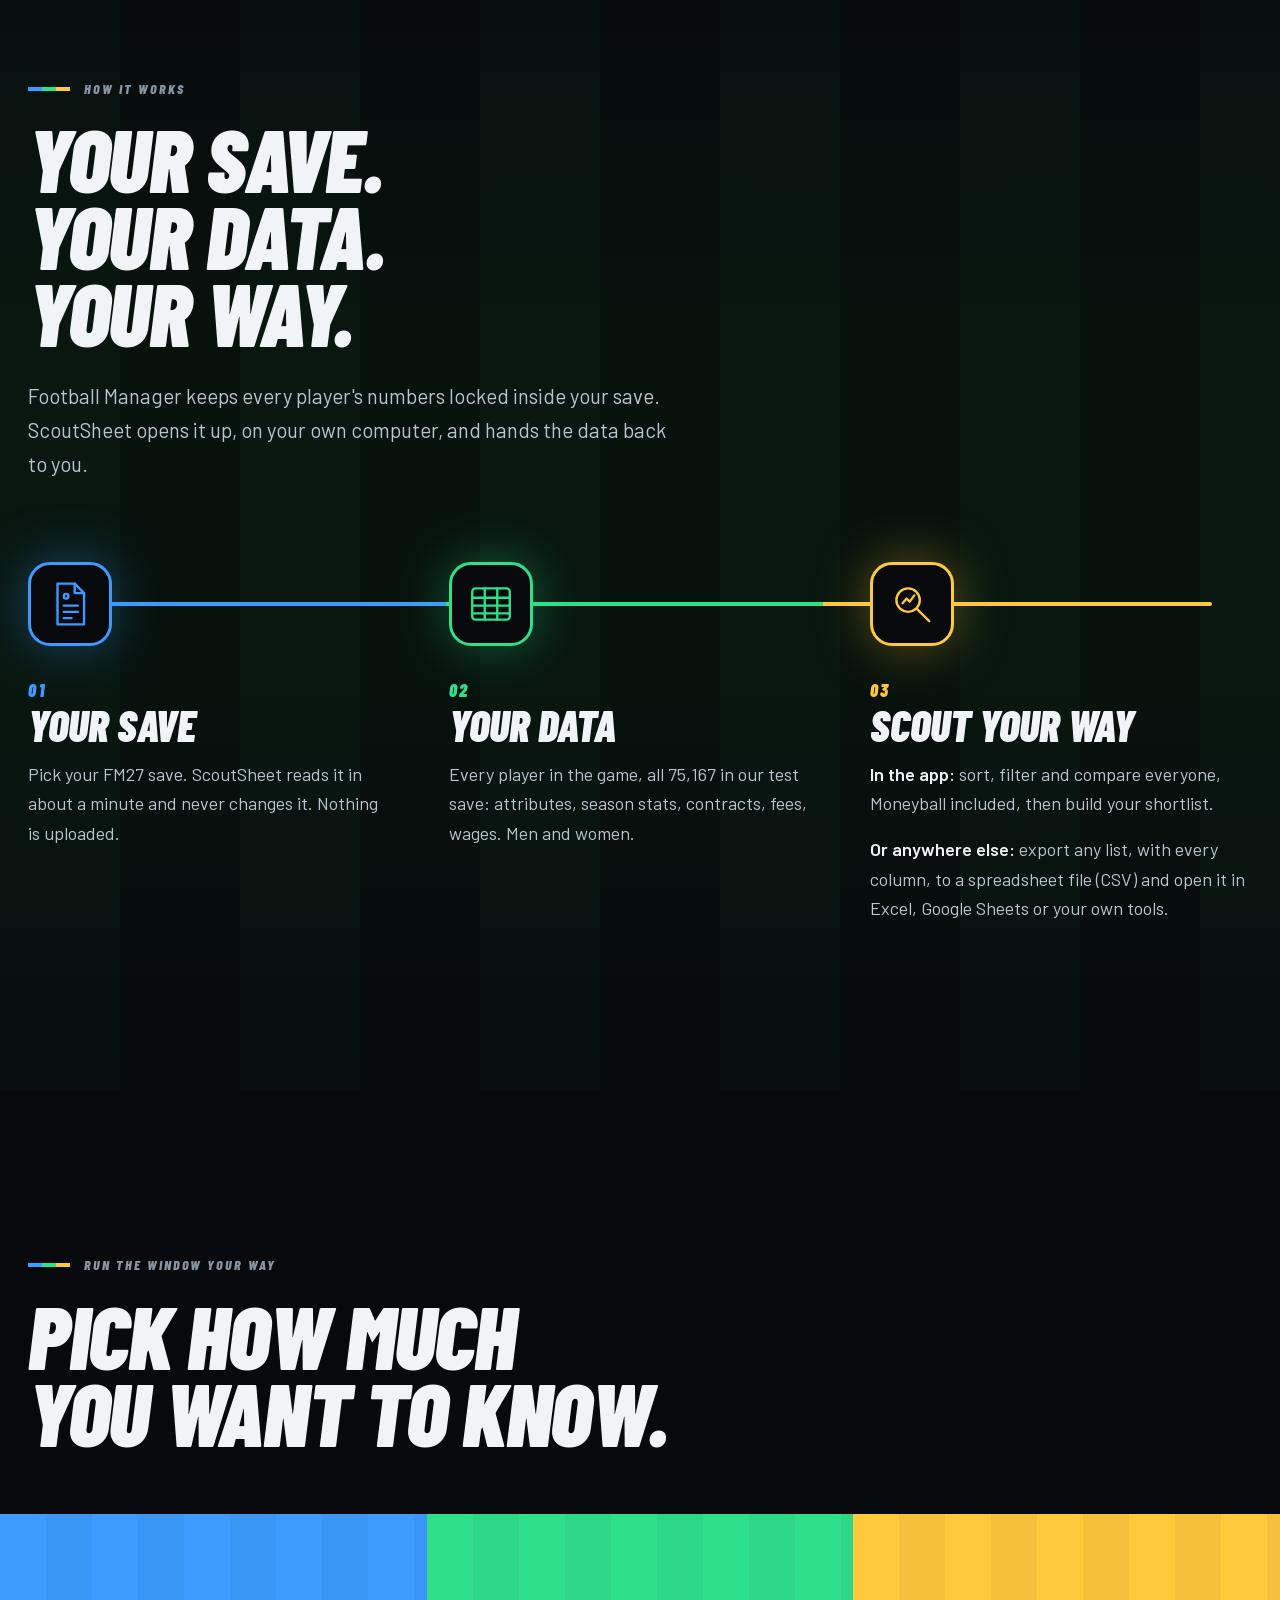
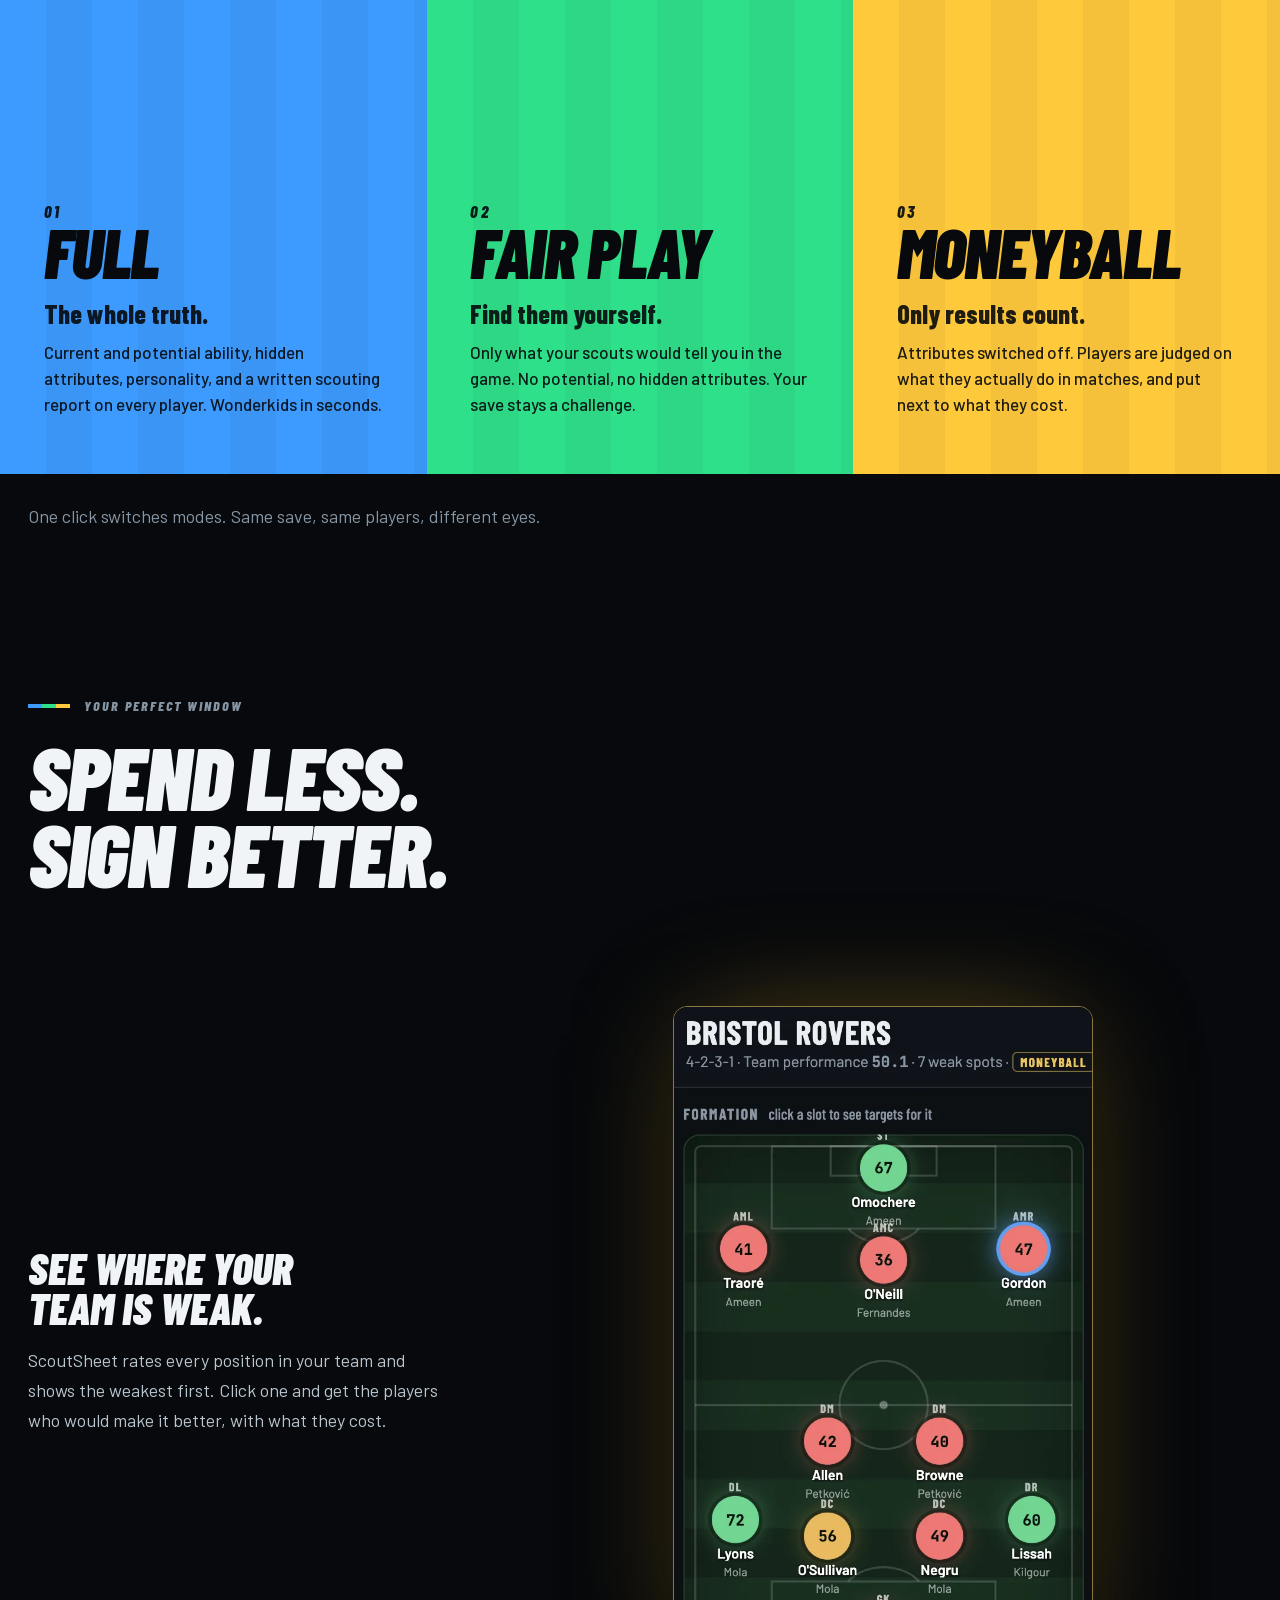
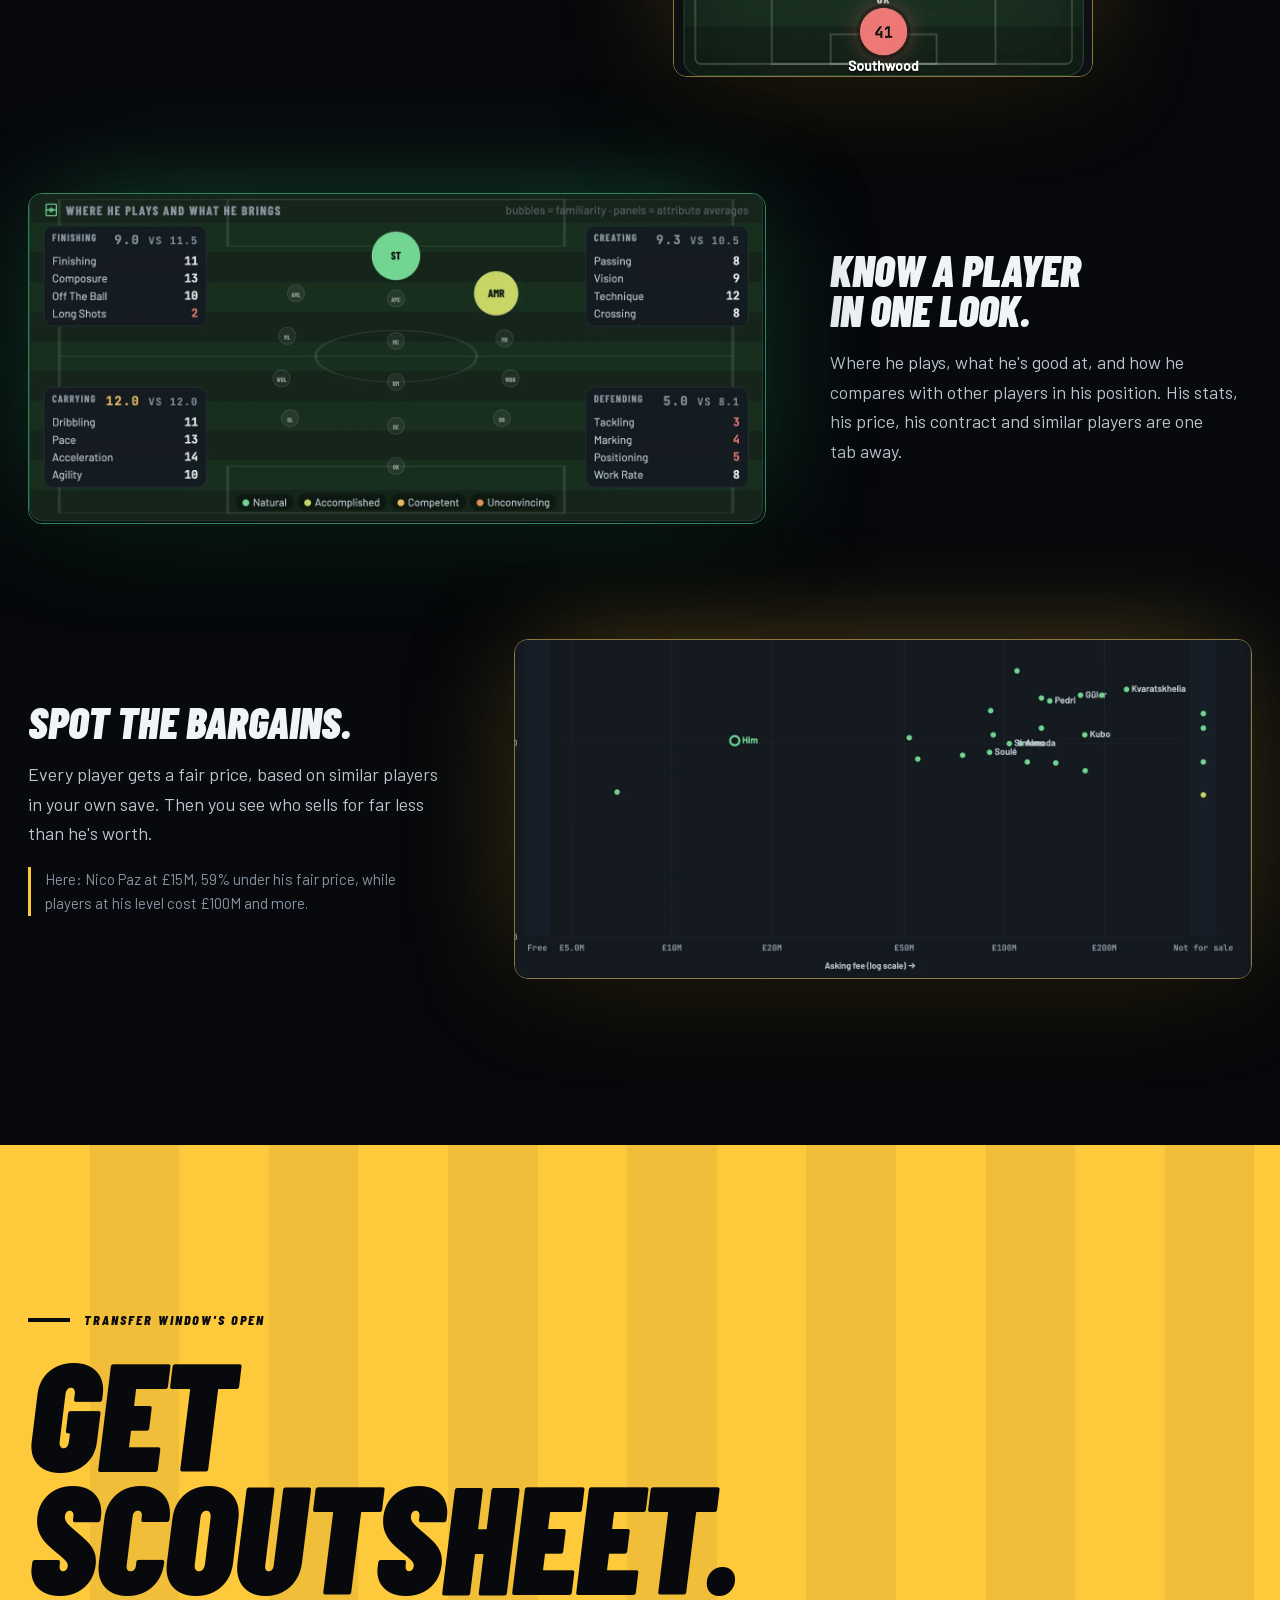
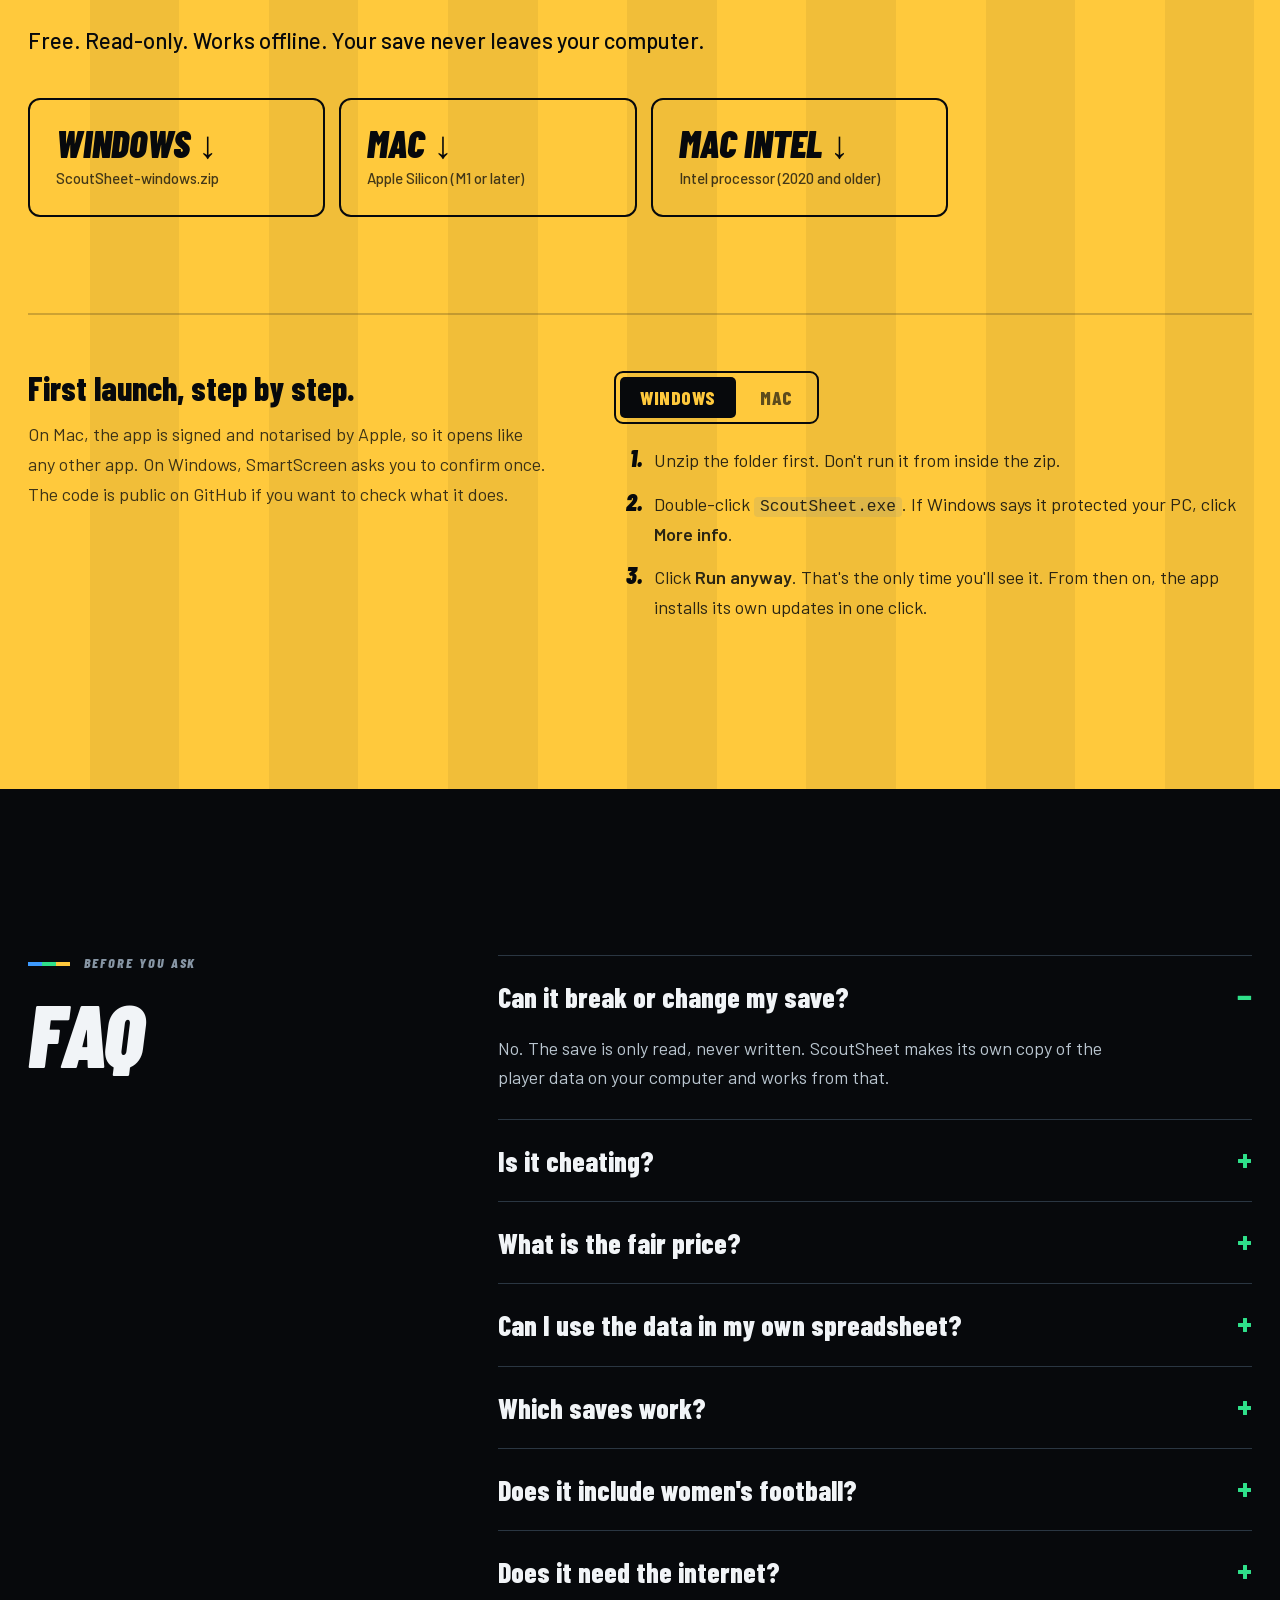
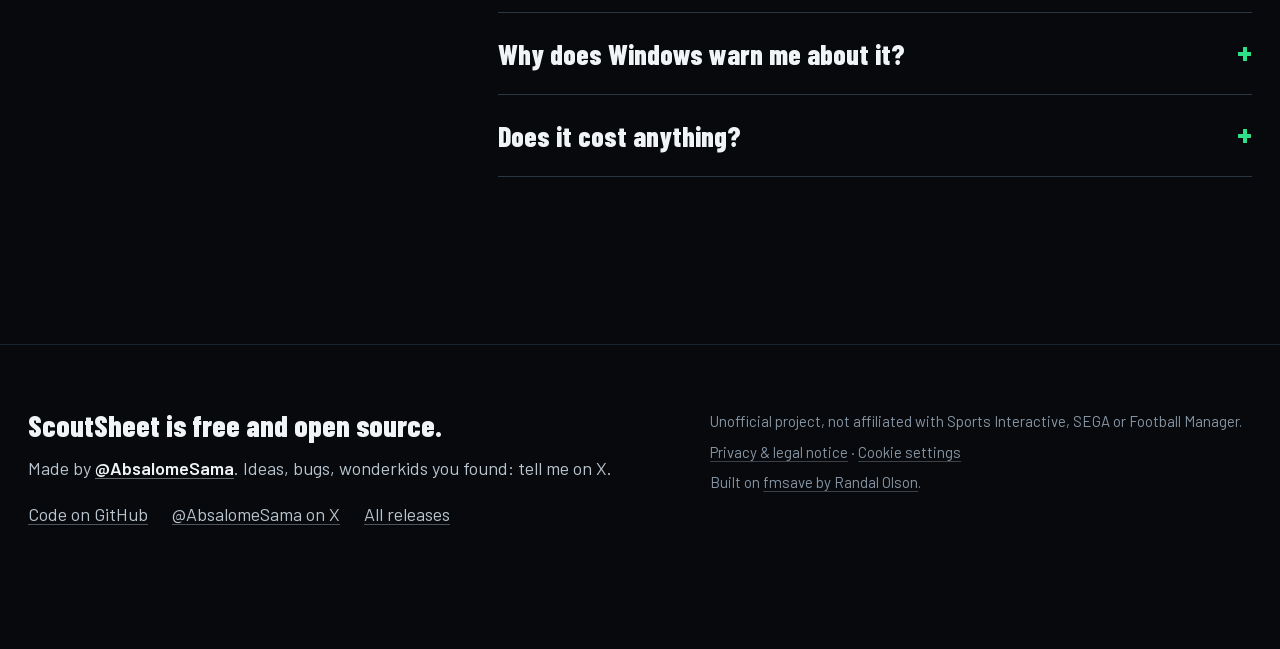
==== commit b26a8740: "chore: FM27 everywhere on the site (FAQ: FM27 and FM26 saves) Co-Authored-By: Claude Opus 5.5 <norep" ====
--- a/index.html
+++ b/index.html
@@ -3,14 +3,14 @@
 <head>
 <meta charset="utf-8">
 <meta name="viewport" content="width=device-width, initial-scale=1">
-<title>ScoutSheet · Moneyball for your Football Manager 26 save</title>
-<meta name="description" content="ScoutSheet pulls every player out of your Football Manager 26 save. Scout them in the app, Moneyball included, or export the data to your own tools. Free, runs on your computer, Windows and Mac.">
+<title>ScoutSheet · Moneyball for your Football Manager 27 save</title>
+<meta name="description" content="ScoutSheet pulls every player out of your Football Manager 27 save. Scout them in the app, Moneyball included, or export the data to your own tools. Free, runs on your computer, Windows and Mac.">
 <meta name="theme-color" content="#07090c">
 <link rel="canonical" href="https://scoutsheet.fm/">
 <meta property="og:type" content="website">
 <meta property="og:url" content="https://scoutsheet.fm/">
 <meta property="og:title" content="ScoutSheet · Sign the stats, not the name">
-<meta property="og:description" content="Your FM26 save. Your data. Scout your way: Full, Fair play or Moneyball, or export everything to a spreadsheet. Free, read-only, your save never leaves your computer.">
+<meta property="og:description" content="Your FM27 save. Your data. Scout your way: Full, Fair play or Moneyball, or export everything to a spreadsheet. Free, read-only, your save never leaves your computer.">
 <meta property="og:image" content="https://scoutsheet.fm/assets/og.jpg">
 <meta name="twitter:card" content="summary_large_image">
 <meta name="twitter:creator" content="@AbsalomeSama">
@@ -31,7 +31,7 @@
       "@type": "SoftwareApplication",
       "name": "ScoutSheet",
       "url": "https://scoutsheet.fm/",
-      "description": "Free scouting tool for Football Manager 26: reads every player from your save, with Full, Fair play and Moneyball modes and CSV export.",
+      "description": "Free scouting tool for Football Manager 27: reads every player from your save, with Full, Fair play and Moneyball modes and CSV export.",
       "applicationCategory": "GameApplication",
       "operatingSystem": "Windows, macOS",
       "image": "https://scoutsheet.fm/assets/og.jpg",
@@ -72,10 +72,10 @@
     <div class="beams" aria-hidden="true"><i class="beam b-full"></i><i class="beam b-fair"></i><i class="beam b-money"></i></div>
     <div class="wrap hero-grid">
       <div class="hero-copy">
-        <p class="kicker"><span class="dot"></span>Free scouting tool for Football Manager 26 · v0.7.0</p>
+        <p class="kicker"><span class="dot"></span>Free scouting tool for Football Manager 27 · v0.7.0</p>
         <h1 id="hero-title"><span>Sign the stats.</span><span>Not the name.</span></h1>
         <div class="hero-side">
-          <p class="lede">ScoutSheet pulls every player out of <strong>your own FM26 save</strong> and puts them in one place. Scout them in the app, Moneyball style if you like, or export the data and dig in with your own tools. Find the players who are better than their price.</p>
+          <p class="lede">ScoutSheet pulls every player out of <strong>your own FM27 save</strong> and puts them in one place. Scout them in the app, Moneyball style if you like, or export the data and dig in with your own tools. Find the players who are better than their price.</p>
           <ul class="facts" aria-label="At a glance"><li>Free &amp; open source</li><li>Runs on your computer, works offline</li><li>Read-only: never writes to your save</li></ul>
         </div>
 
@@ -167,7 +167,7 @@
         <li class="fs" style="--m:var(--full)">
           <svg class="fs-ico" viewBox="0 0 64 64" aria-hidden="true"><path d="M16 6h22l12 12v40H16z"/><path d="M38 6v12h12"/><path d="M24 34h18M24 42h18M24 50h10"/><circle cx="27" cy="22" r="3"/></svg>
           <p class="fs-n">01</p><h3>Your save</h3>
-          <p>Pick your FM26 save. ScoutSheet reads it in about a minute and never changes it. Nothing is uploaded.</p>
+          <p>Pick your FM27 save. ScoutSheet reads it in about a minute and never changes it. Nothing is uploaded.</p>
         </li>
         <li class="fs" style="--m:var(--fair)">
           <svg class="fs-ico" viewBox="0 0 64 64" aria-hidden="true"><rect x="8" y="12" width="48" height="40" rx="4"/><path d="M8 24h48M8 34h48M8 44h48M24 12v40M40 12v40"/></svg>
@@ -297,7 +297,7 @@
         <details><summary>Is it cheating?</summary><p>Only if you want it to be. Fair play hides CA, PA, hidden attributes and personality, so you scout with what a scout shows you in game. Moneyball hides attributes entirely and judges players on what they do in matches.</p></details>
         <details><summary>What is the fair price?</summary><p>What a player should cost, worked out from similar players (same kind of profile, age, level and contract) in your own save. ScoutSheet then tells you how far under or over it he is selling. In Moneyball, a player needs about ten full games (900 minutes) before he gets one.</p></details>
         <details><summary>Can I use the data in my own spreadsheet?</summary><p>Yes. Any list in the app exports to a CSV file, which opens in Excel, Google Sheets, Numbers or any data tool you like. It's your save, so it's your data.</p></details>
-        <details><summary>Which saves work?</summary><p>Football Manager 26 saves (<code>.fm</code>). The app lists the ones it finds. Loading another save replaces the previous one.</p></details>
+        <details><summary>Which saves work?</summary><p>Football Manager 27 and 26 saves (<code>.fm</code>). The app lists the ones it finds. Loading another save replaces the previous one.</p></details>
         <details><summary>Does it include women's football?</summary><p>Yes. Every player in the save, men and women, with a switch between them.</p></details>
         <details><summary>Does it need the internet?</summary><p>No. Everything runs on your computer. At launch it asks GitHub whether a newer version exists. If there is, one click installs it and restarts the app. You can turn the check off in Settings. Nothing about you or your save is sent.</p></details>
         <details><summary>Why does Windows warn me about it?</summary><p>Microsoft's signing costs a yearly fee, which a free project doesn't pay, so SmartScreen asks once. Click More info, then Run anyway. The Mac version is signed and notarised by Apple and opens without a warning.</p></details>
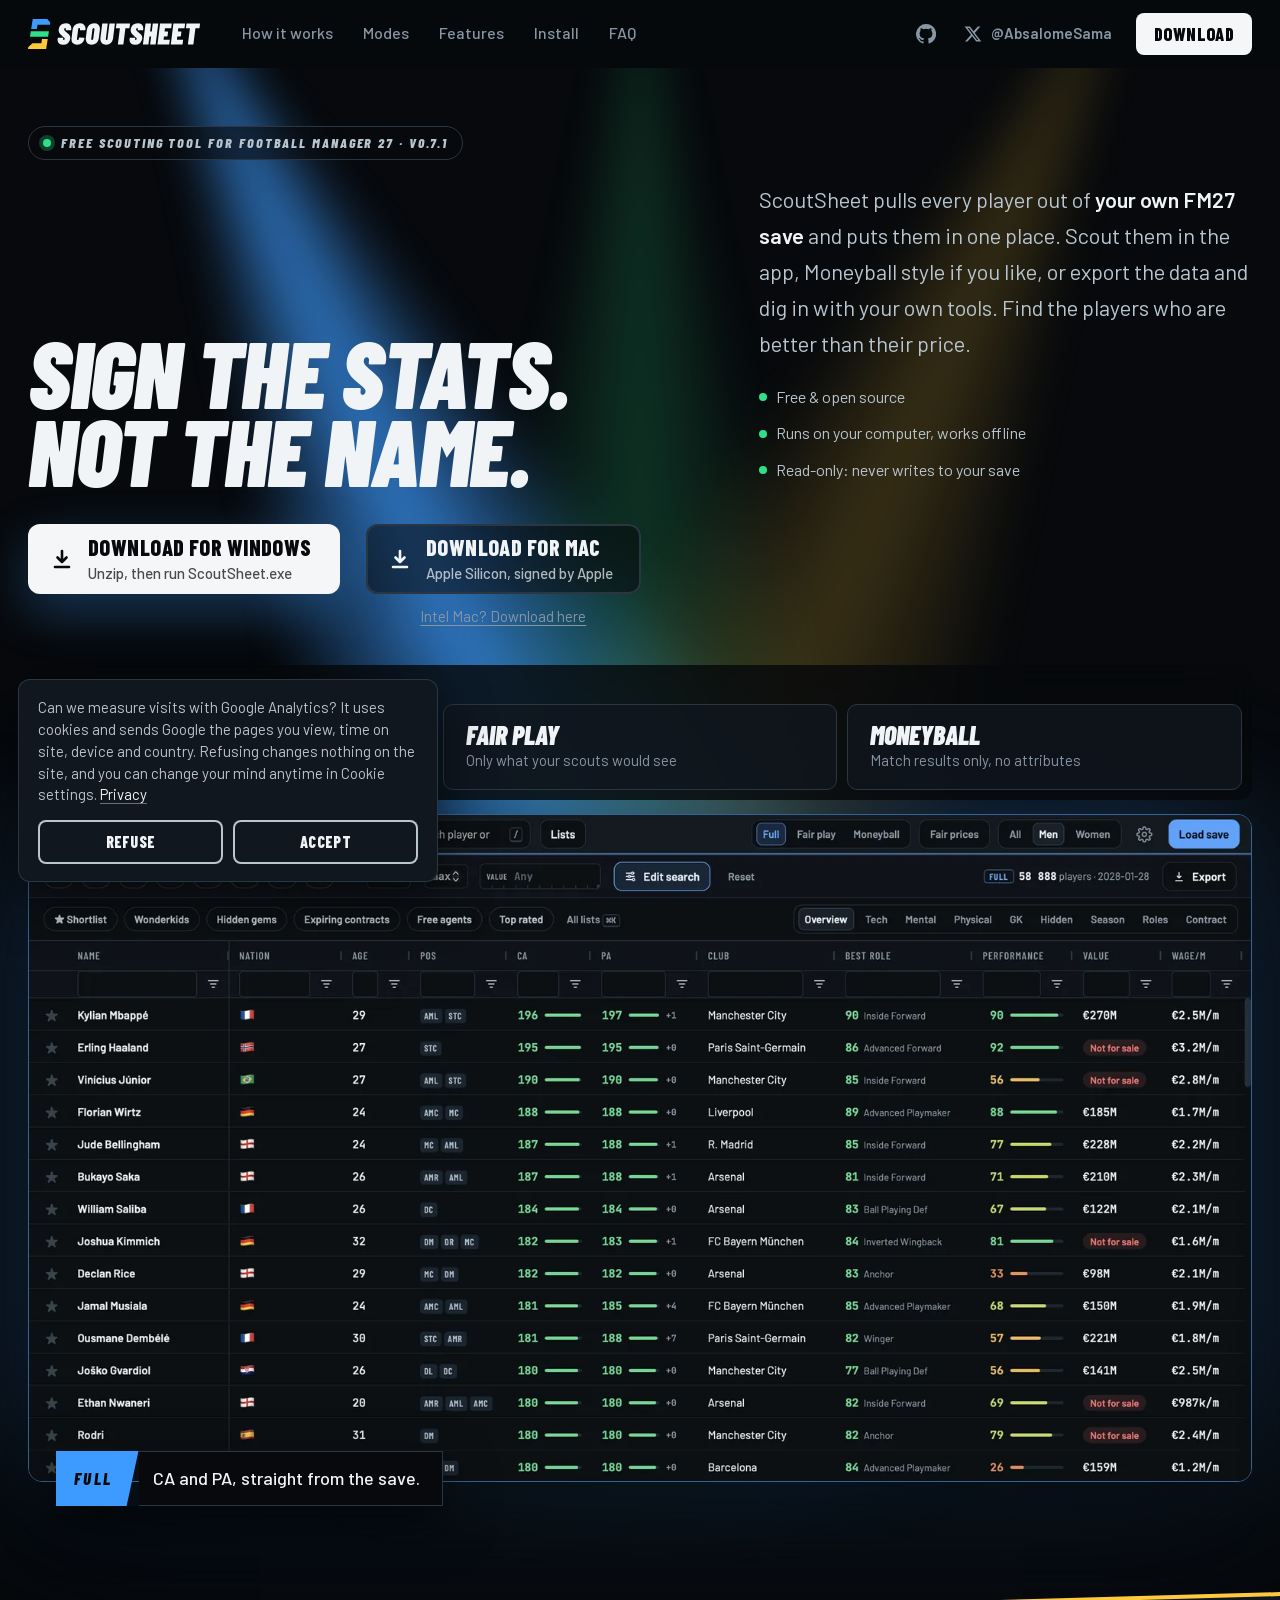
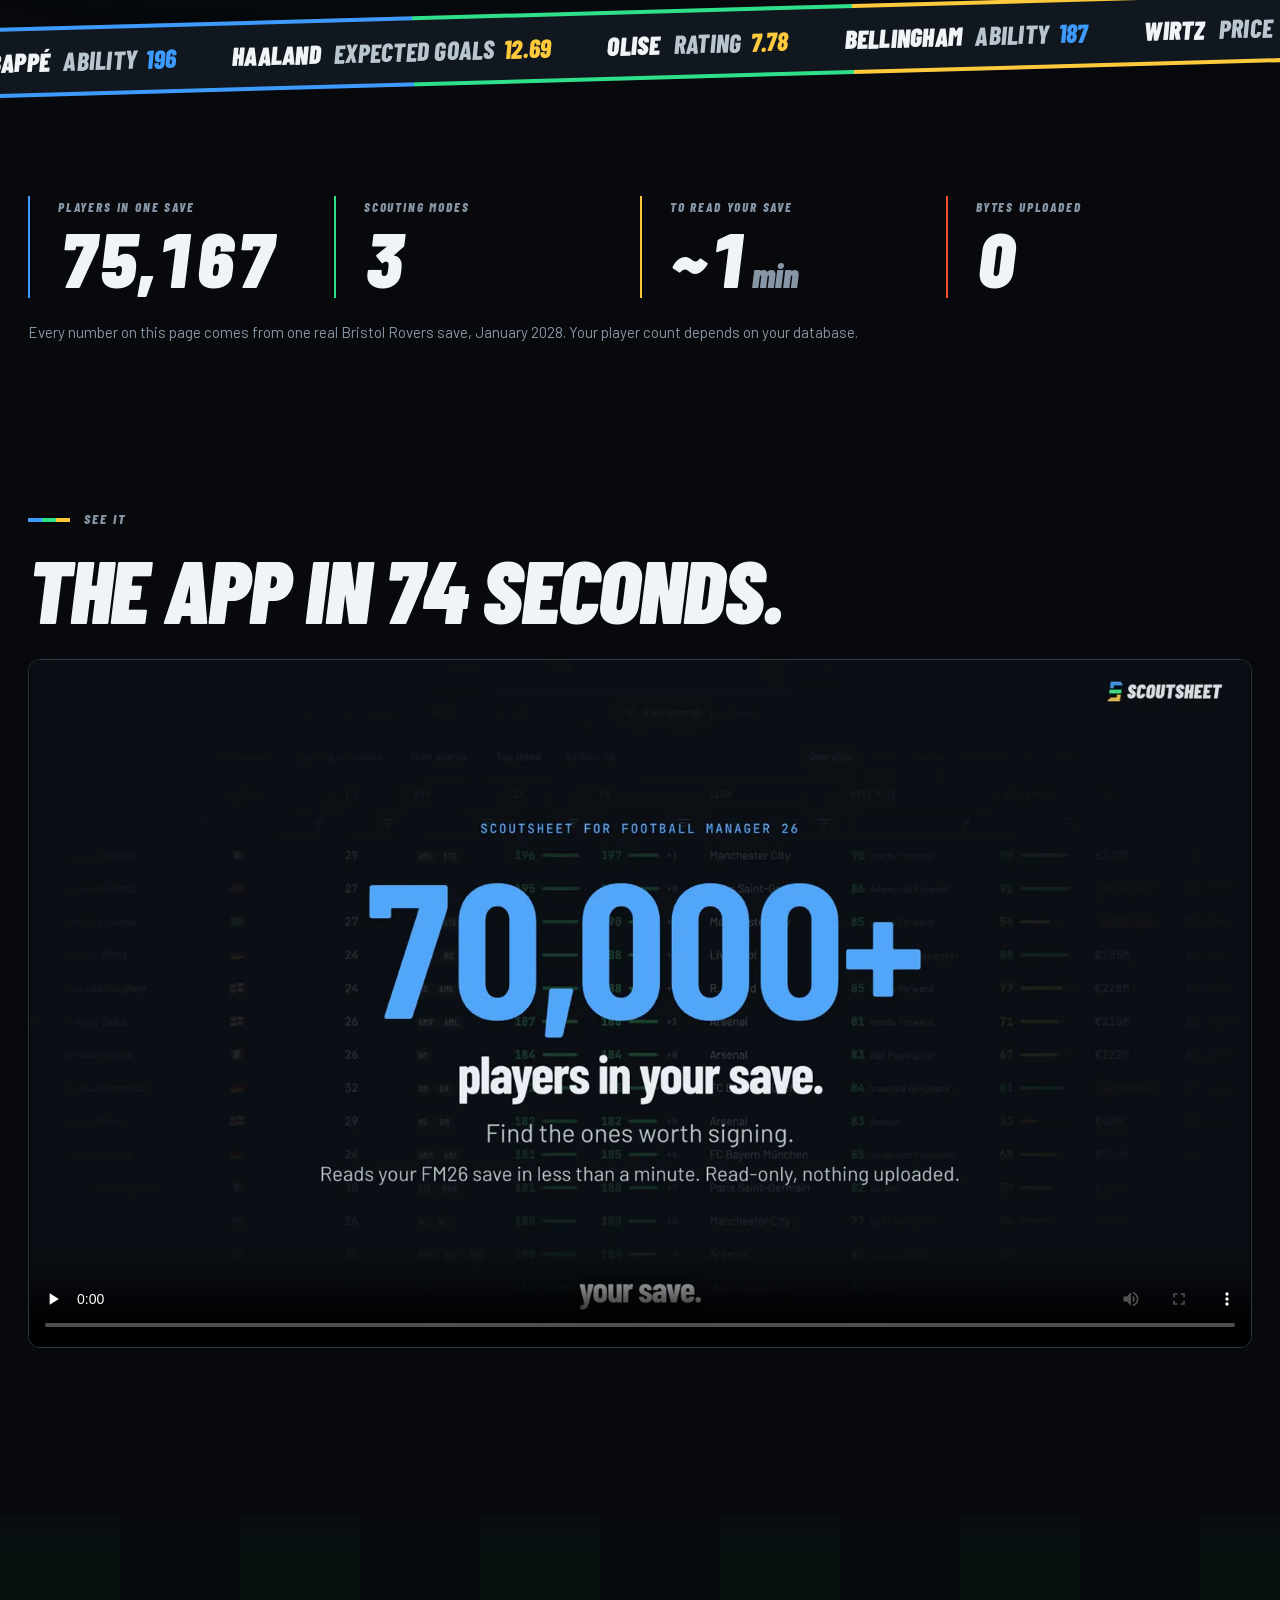
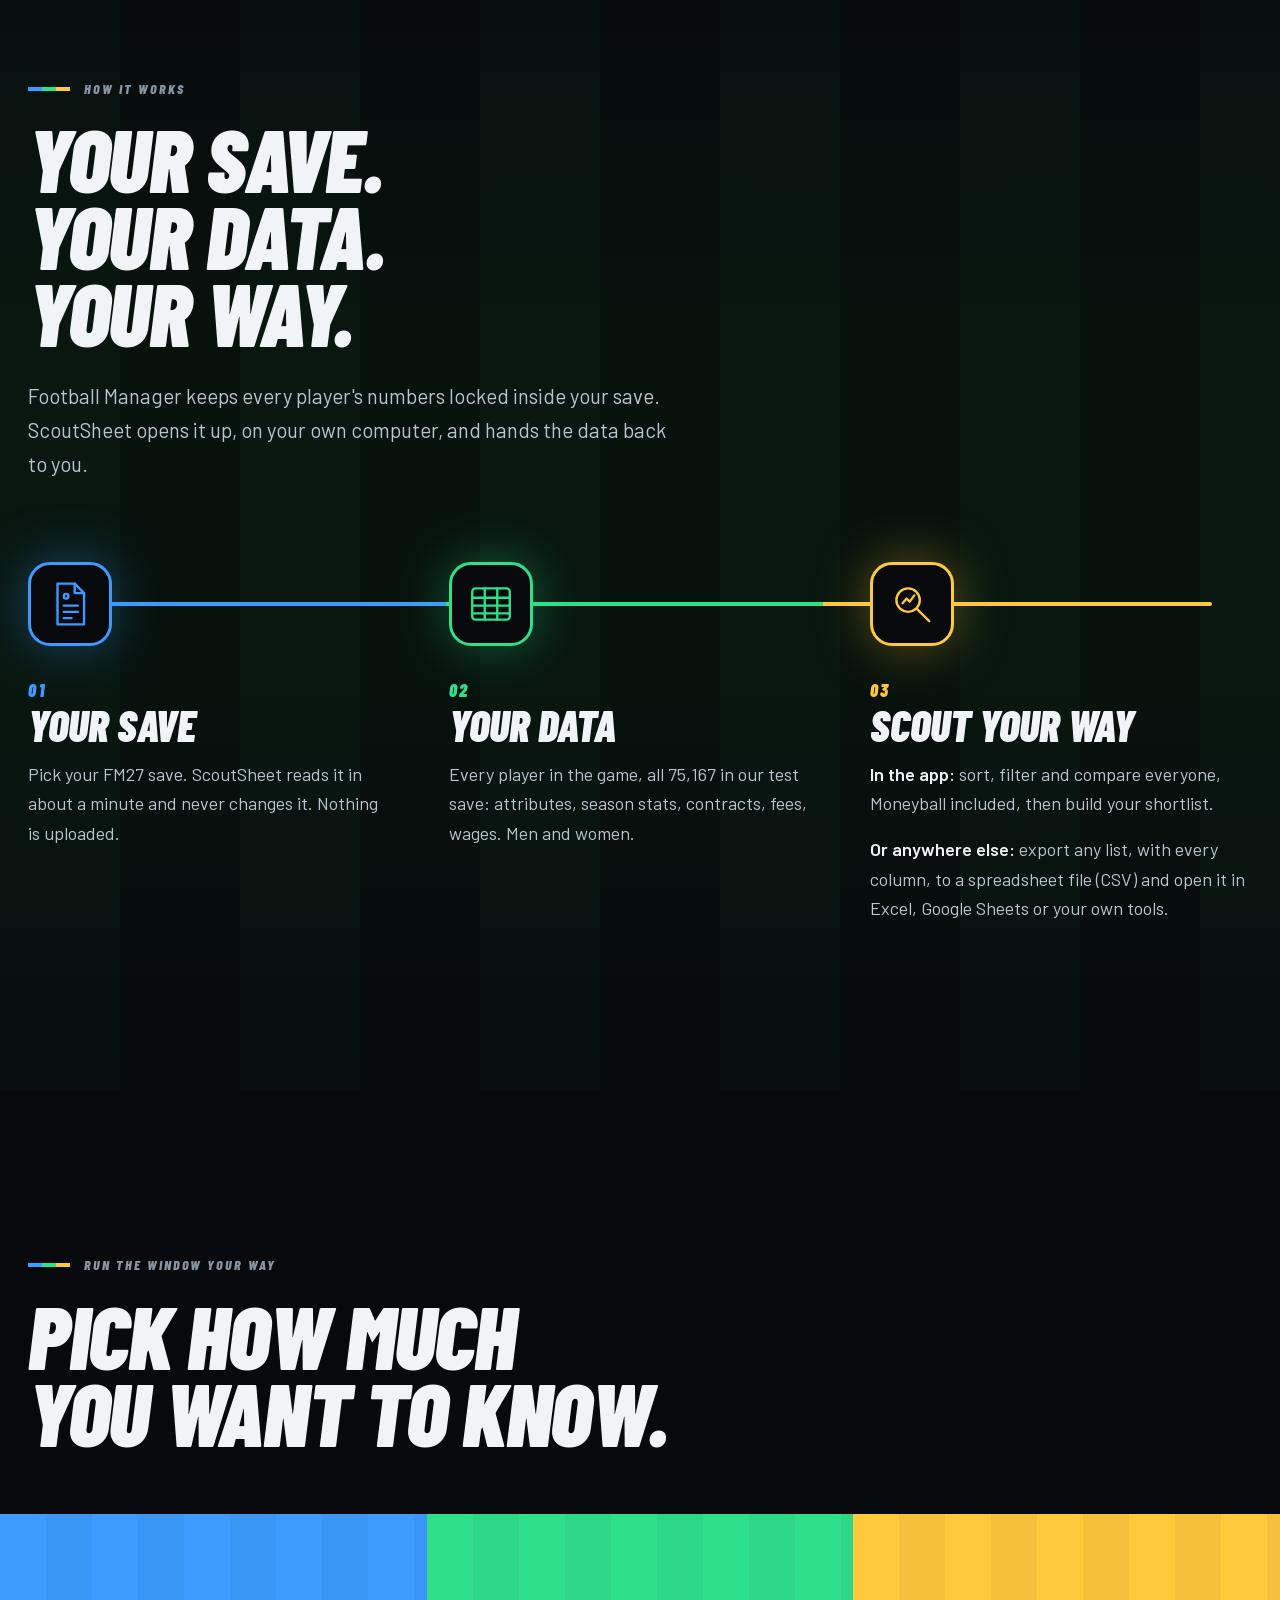
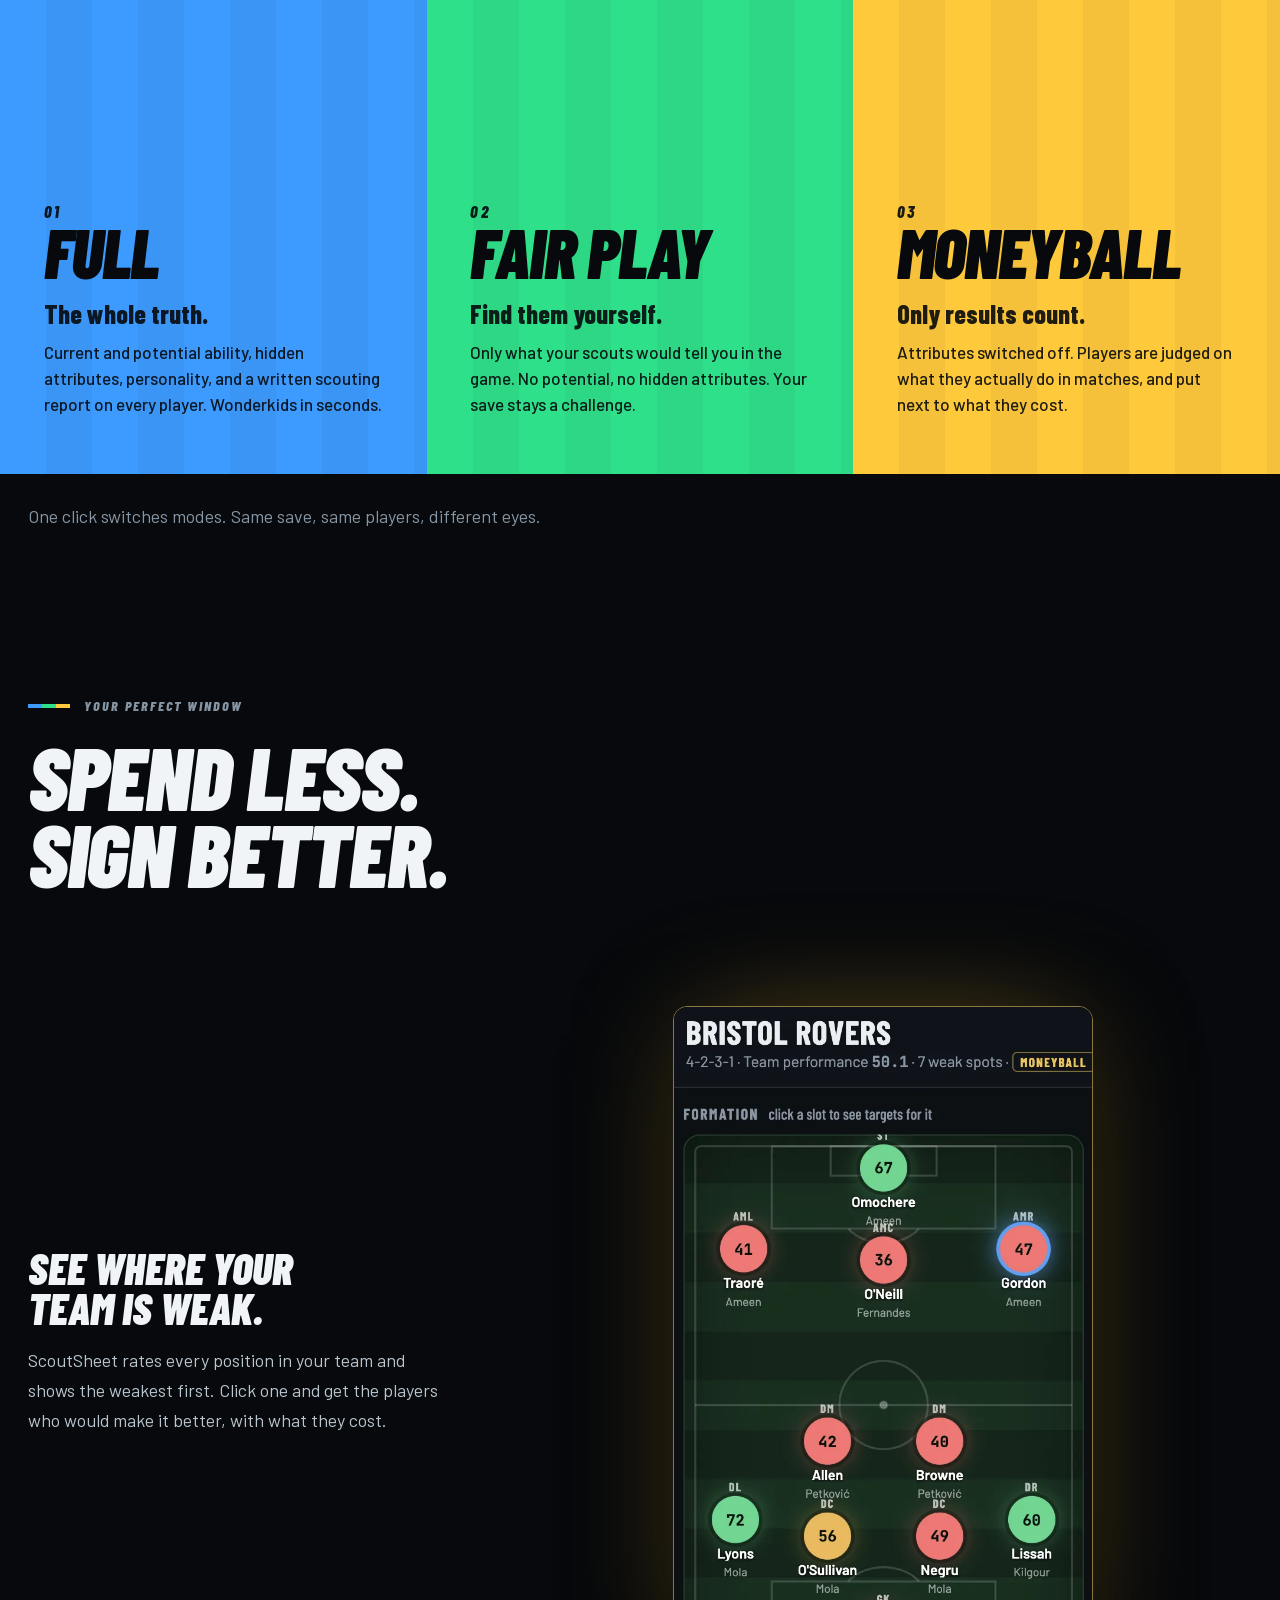
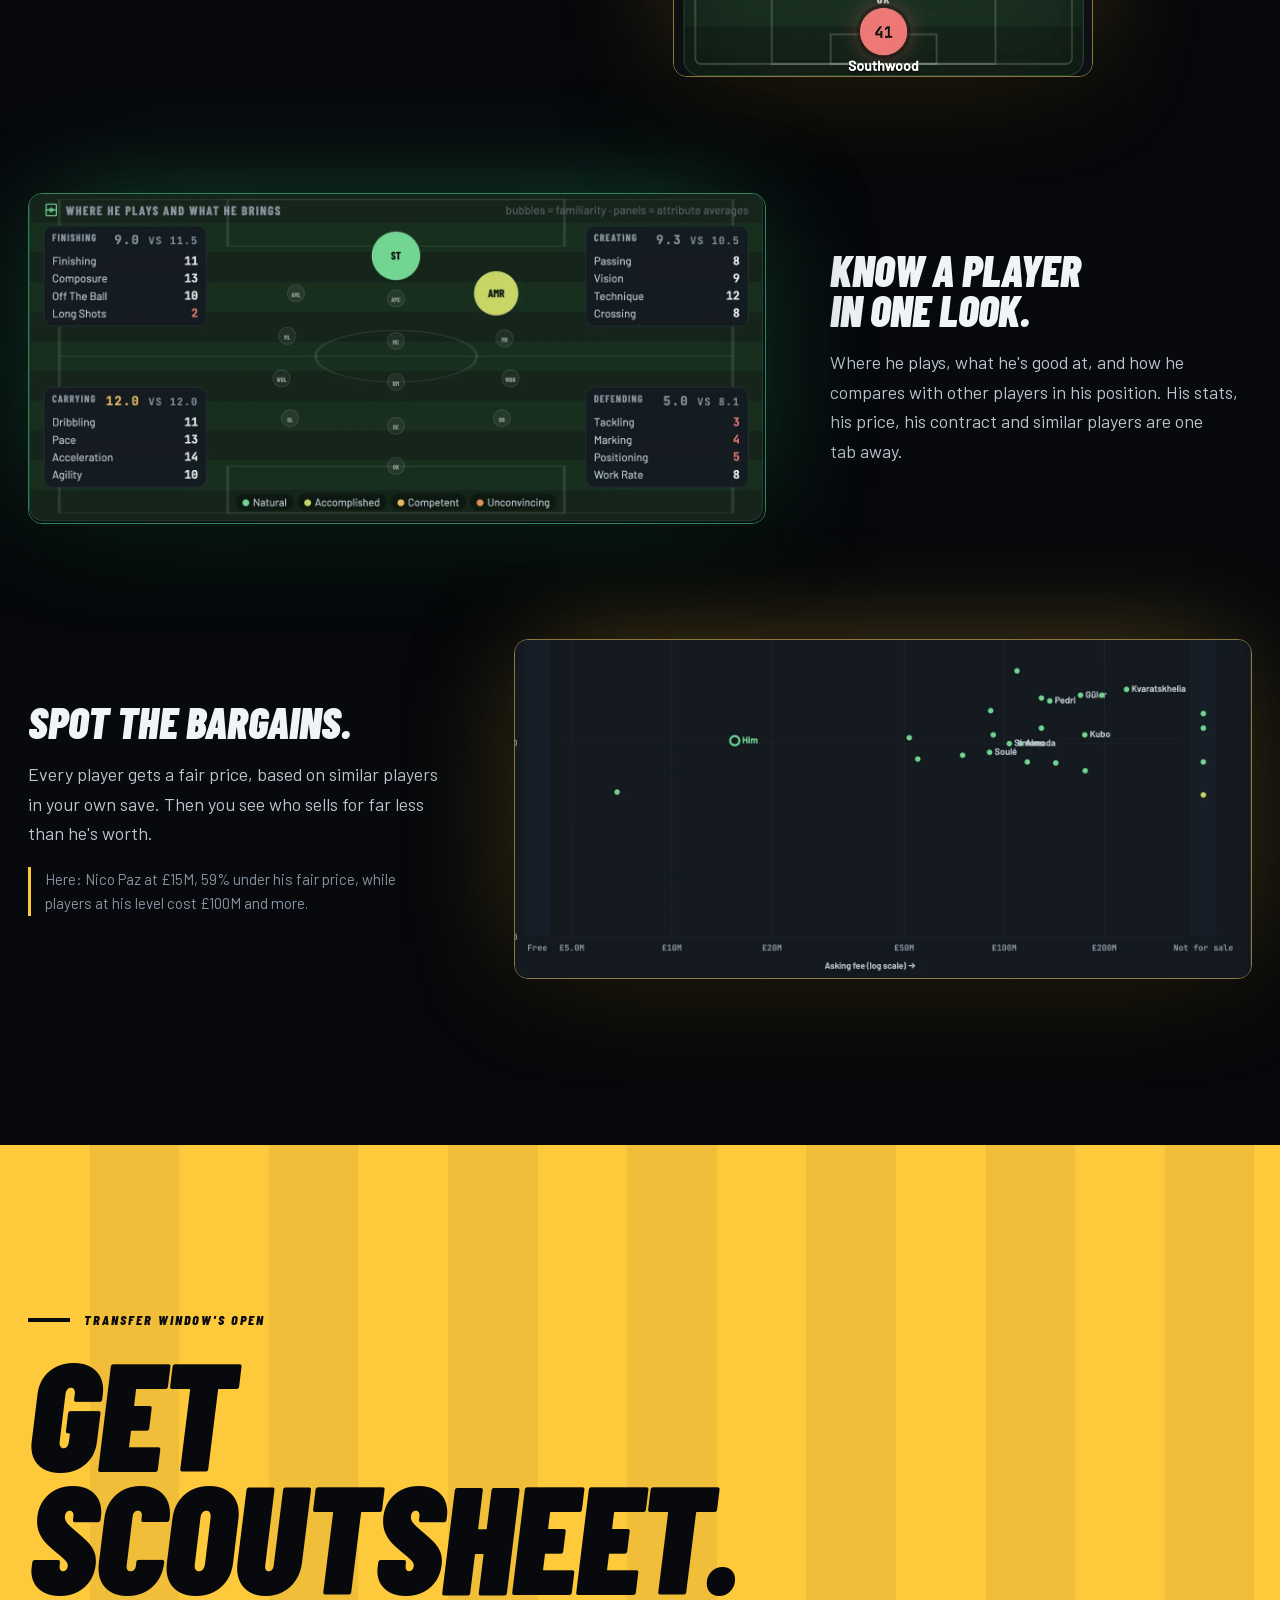
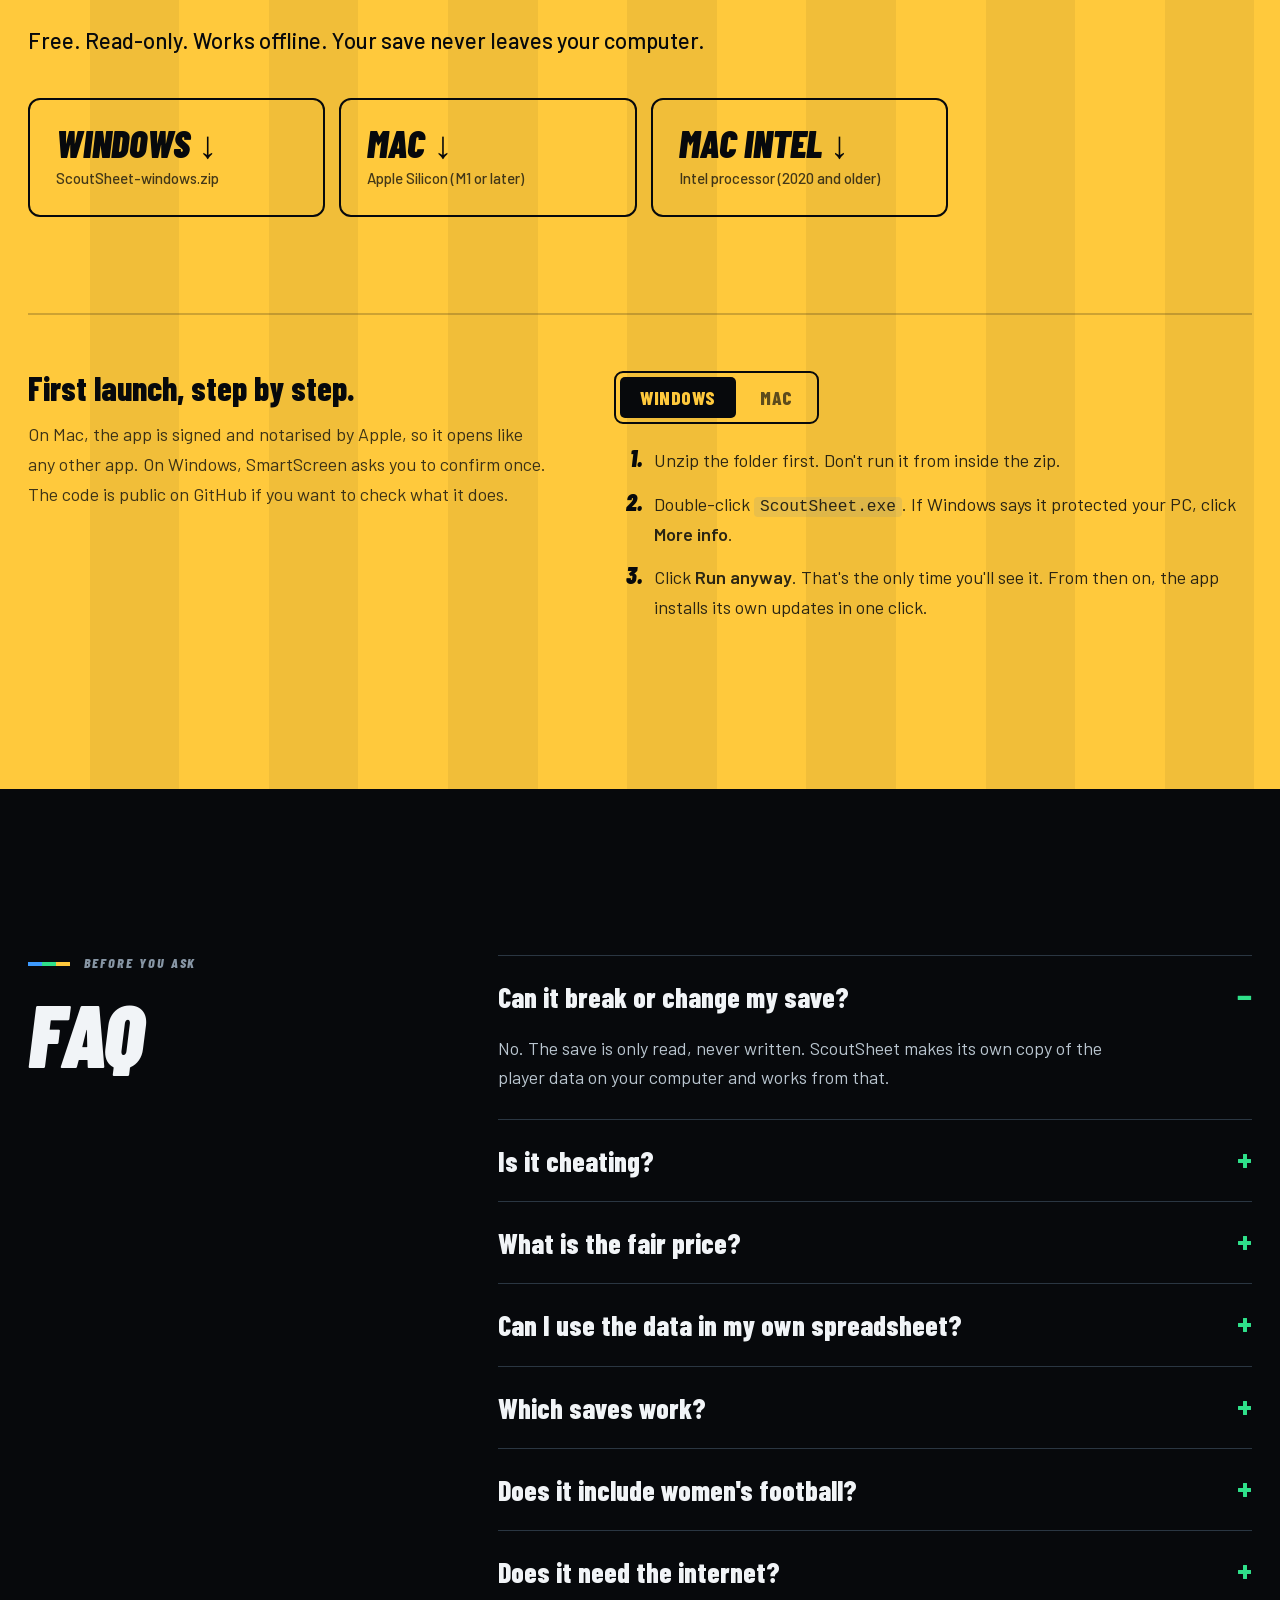
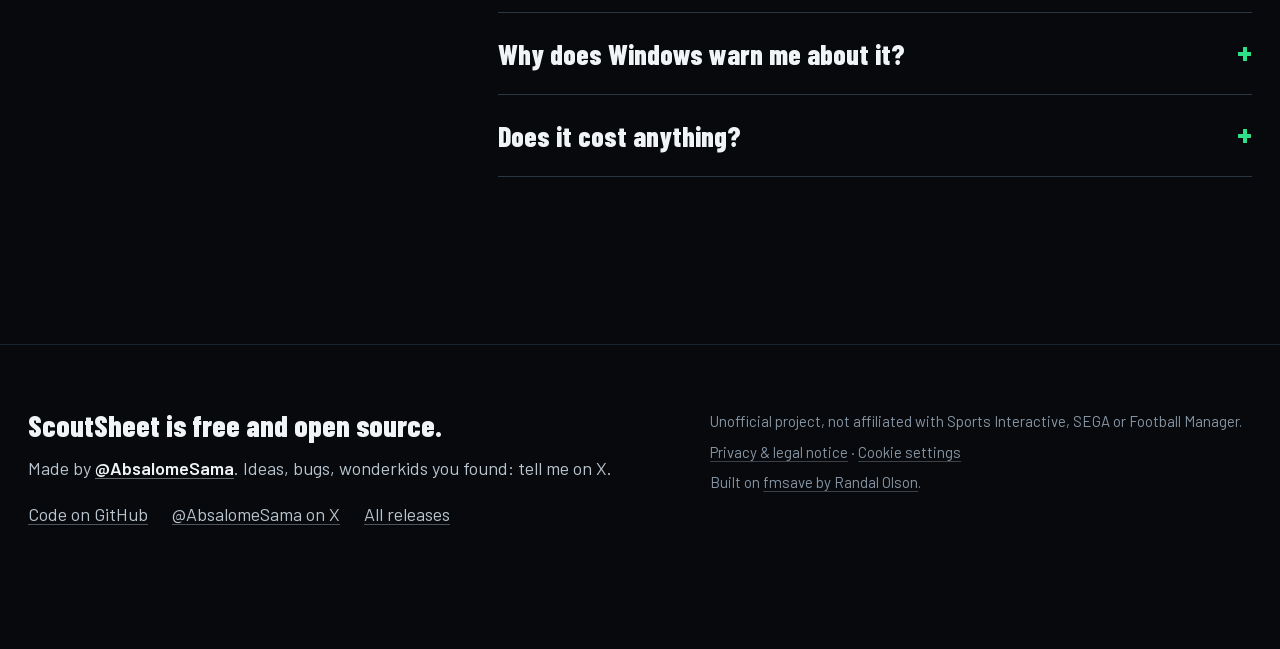
==== commit e103c839: "chore: v0.7.1 in the hero kicker Co-Authored-By: Claude Opus 5.5 <noreply@anthropic.com>" ====
--- a/index.html
+++ b/index.html
@@ -72,7 +72,7 @@
     <div class="beams" aria-hidden="true"><i class="beam b-full"></i><i class="beam b-fair"></i><i class="beam b-money"></i></div>
     <div class="wrap hero-grid">
       <div class="hero-copy">
-        <p class="kicker"><span class="dot"></span>Free scouting tool for Football Manager 27 · v0.7.0</p>
+        <p class="kicker"><span class="dot"></span>Free scouting tool for Football Manager 27 · v0.7.1</p>
         <h1 id="hero-title"><span>Sign the stats.</span><span>Not the name.</span></h1>
         <div class="hero-side">
           <p class="lede">ScoutSheet pulls every player out of <strong>your own FM27 save</strong> and puts them in one place. Scout them in the app, Moneyball style if you like, or export the data and dig in with your own tools. Find the players who are better than their price.</p>
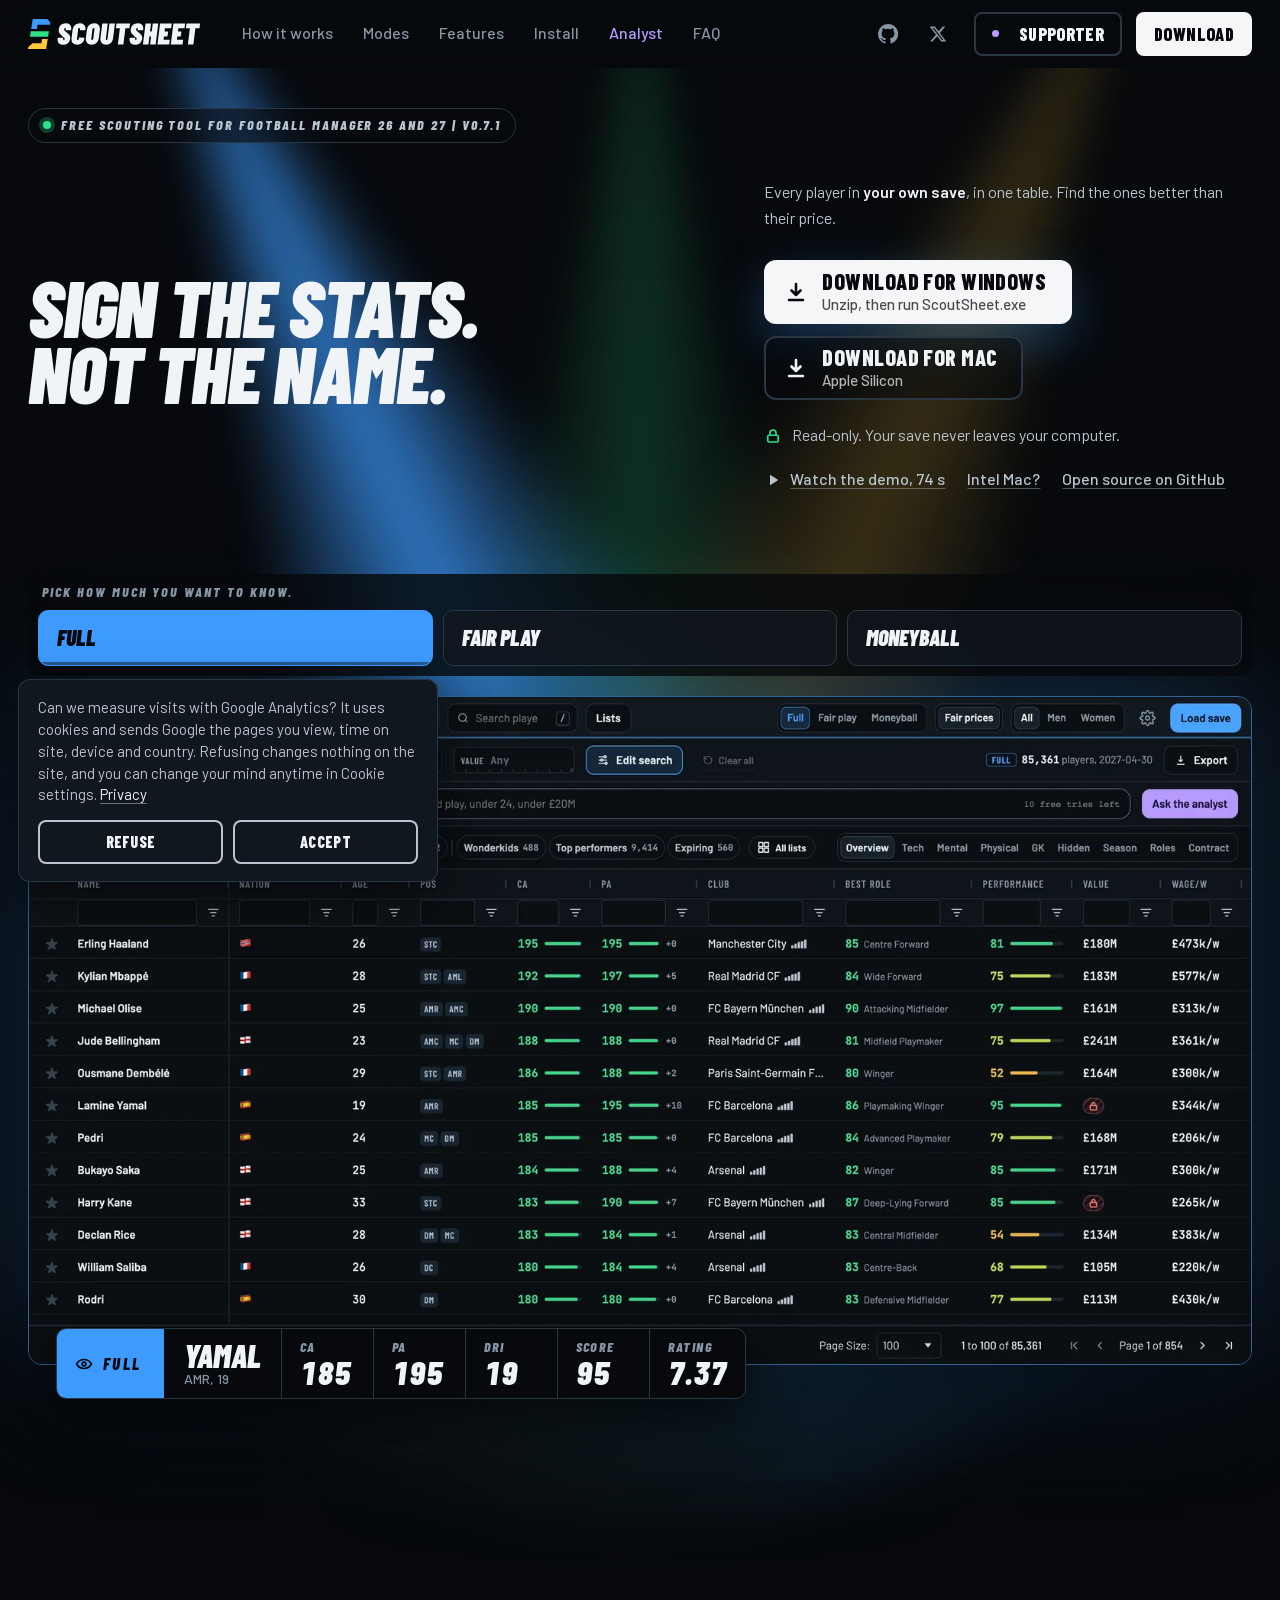
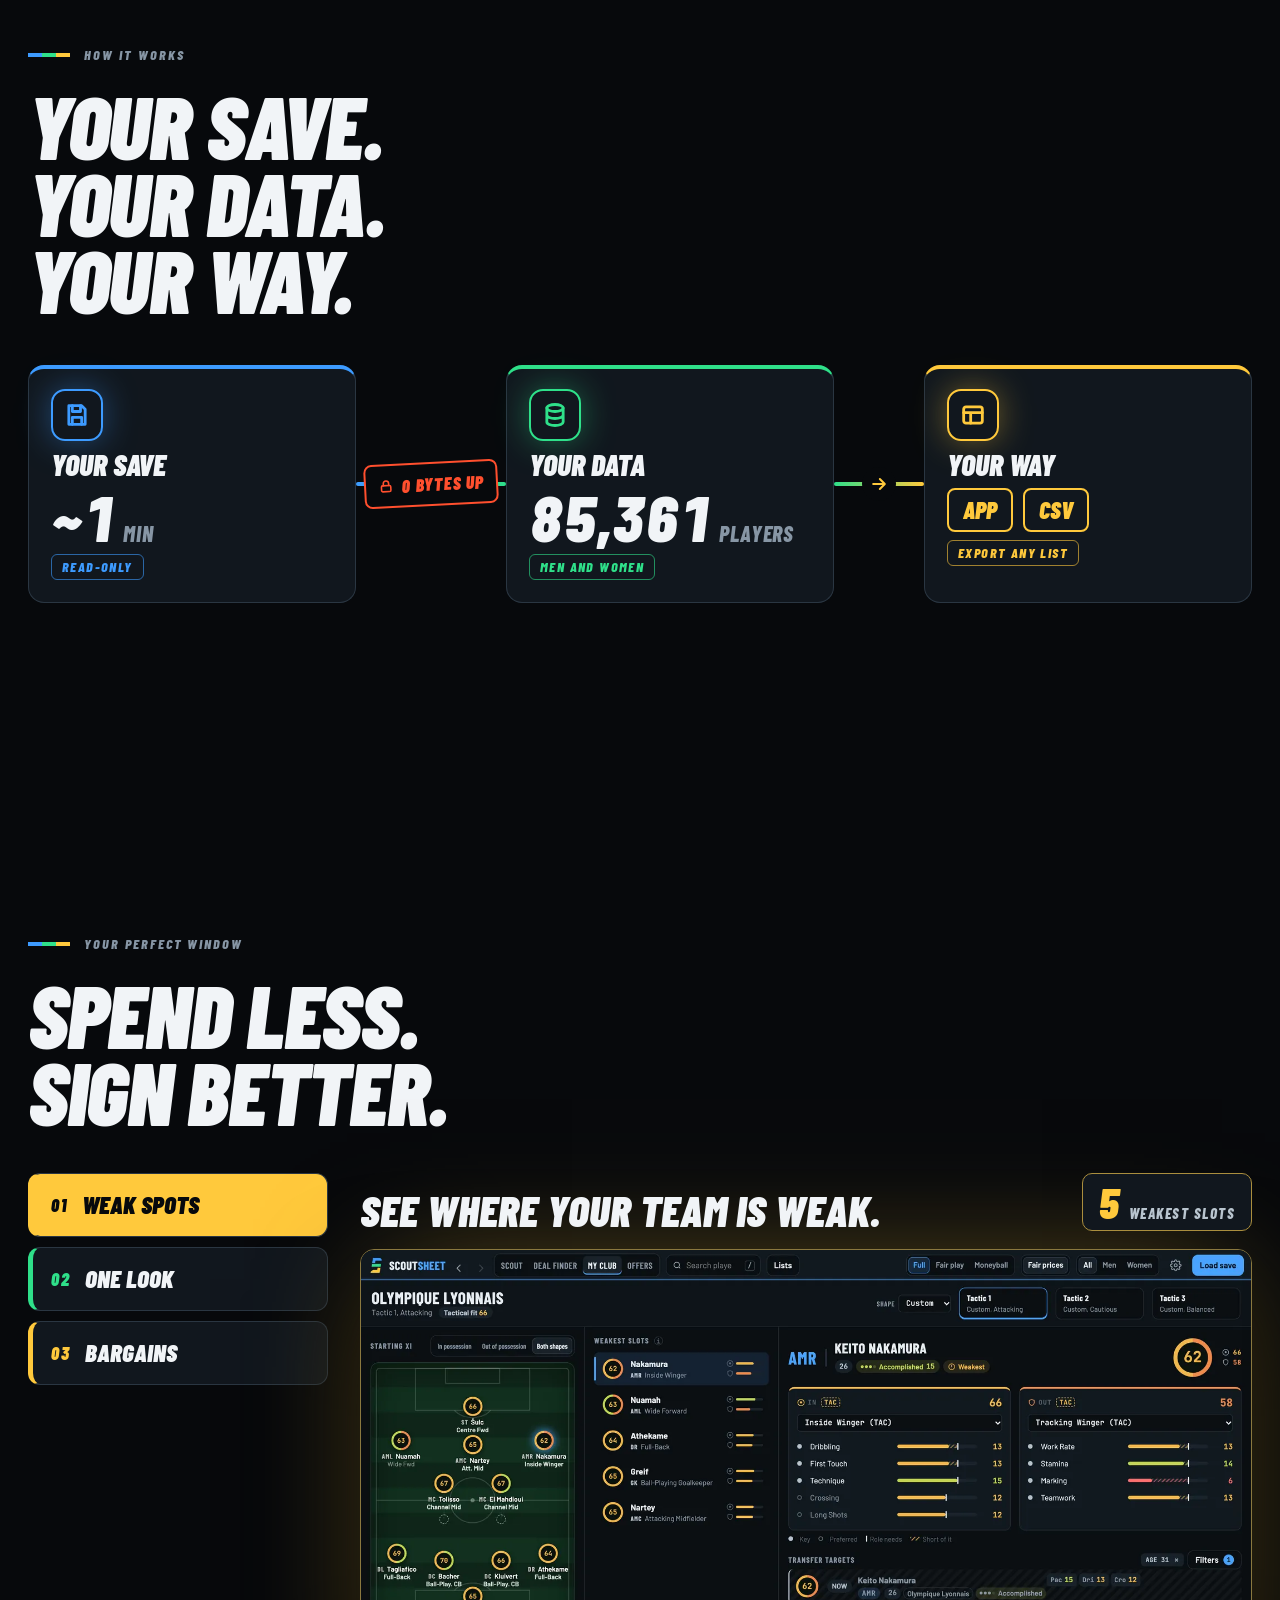
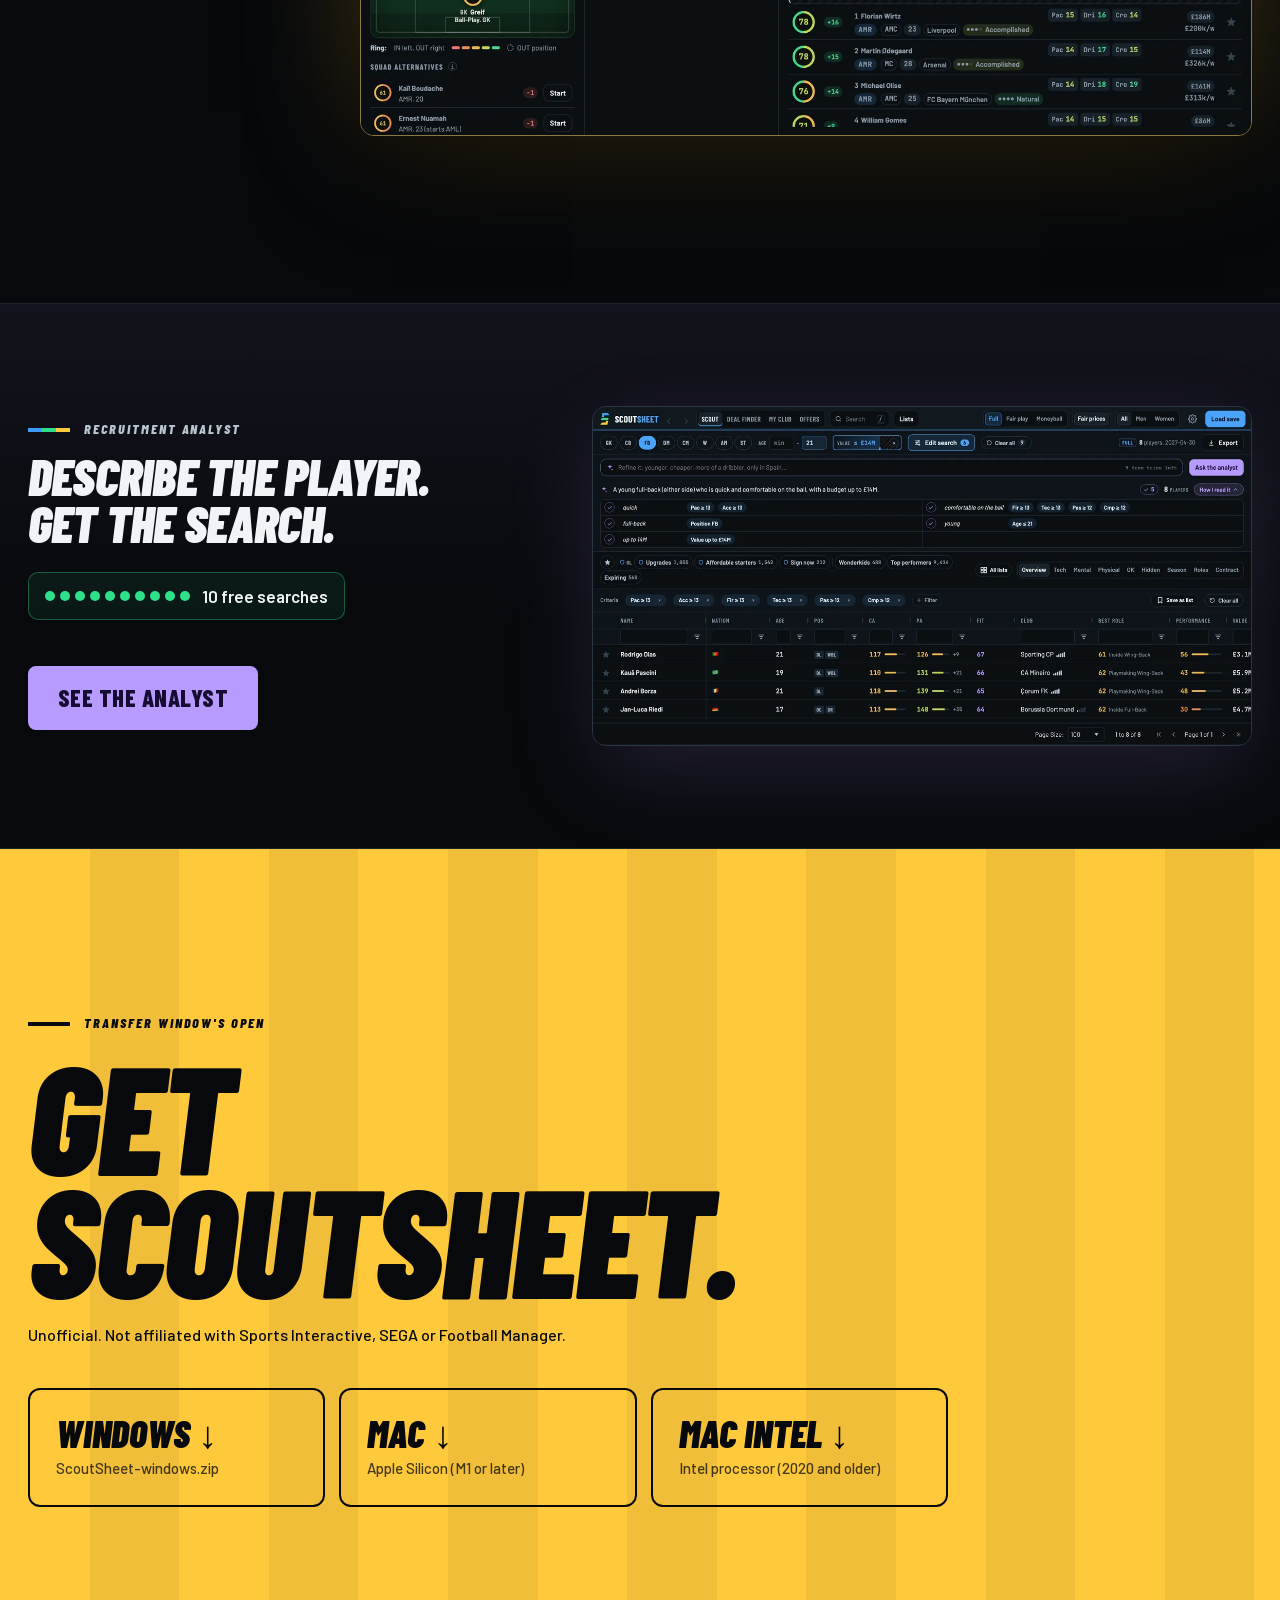
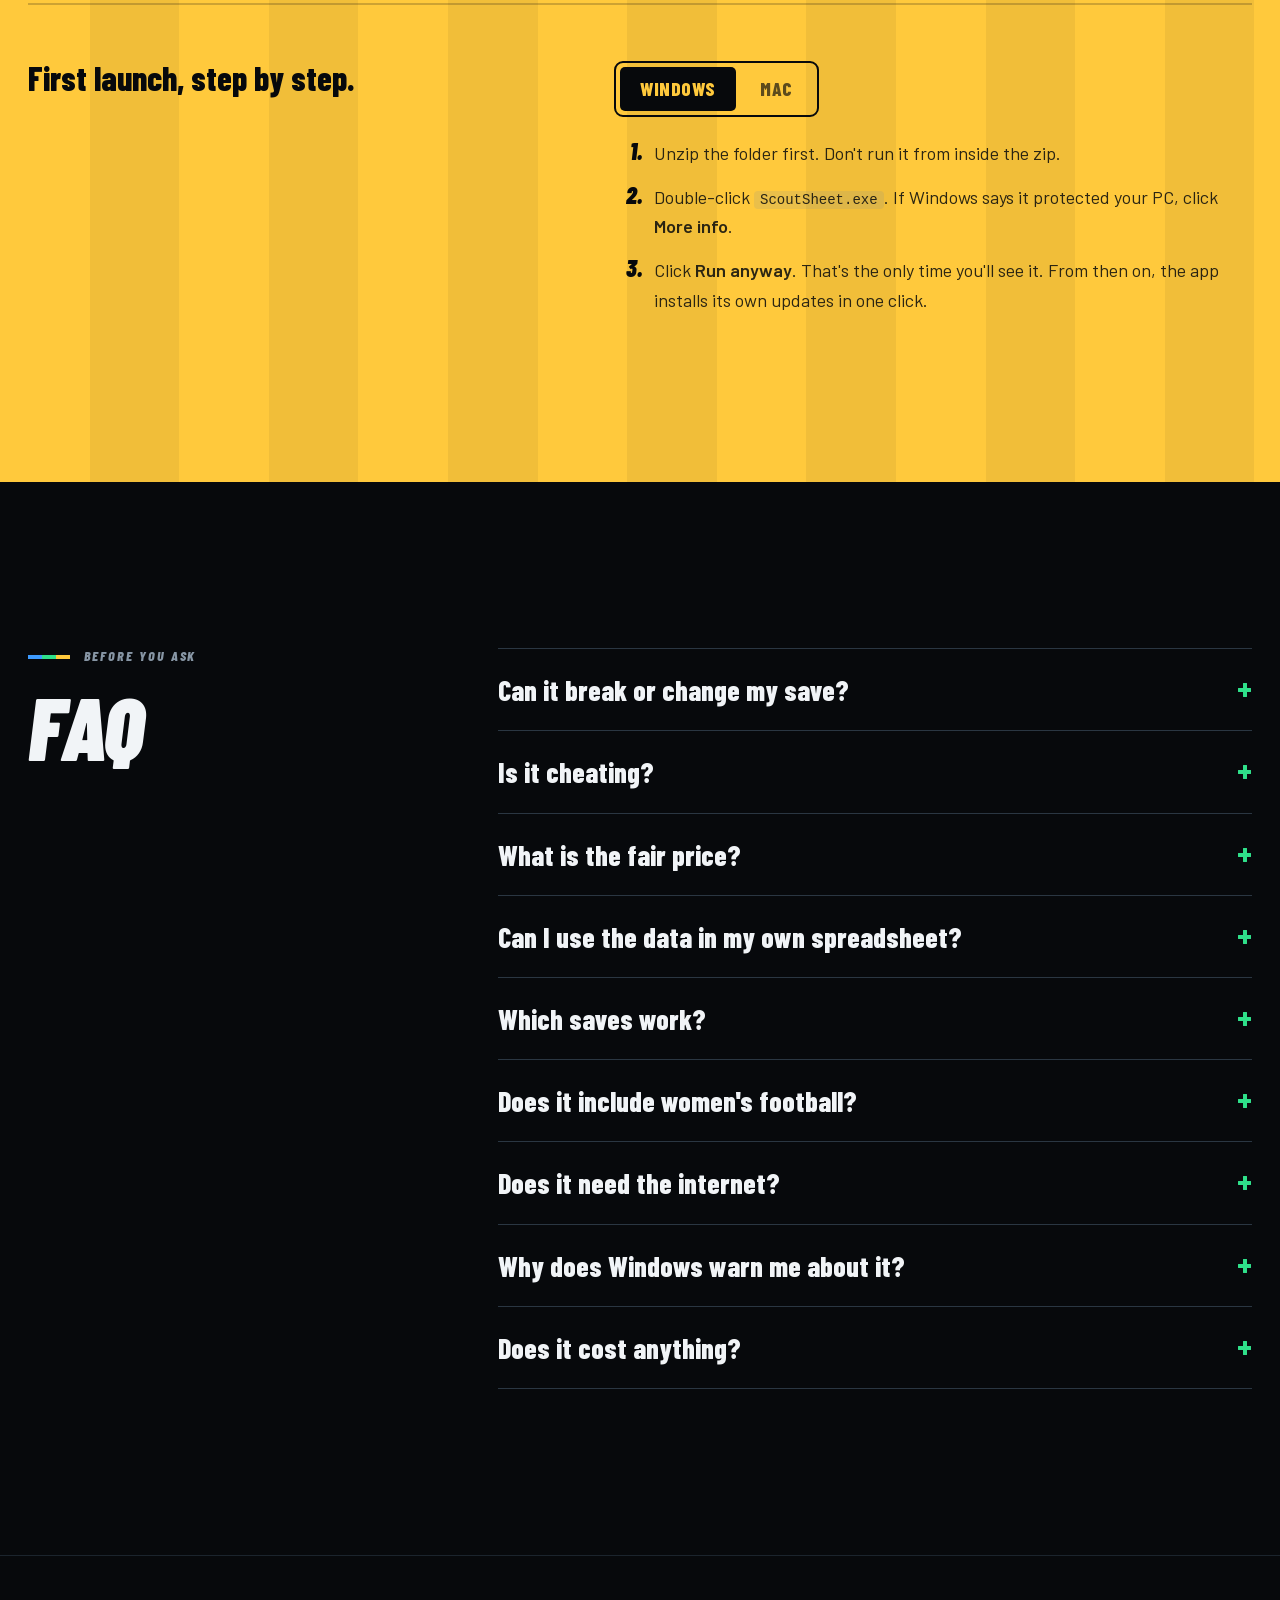
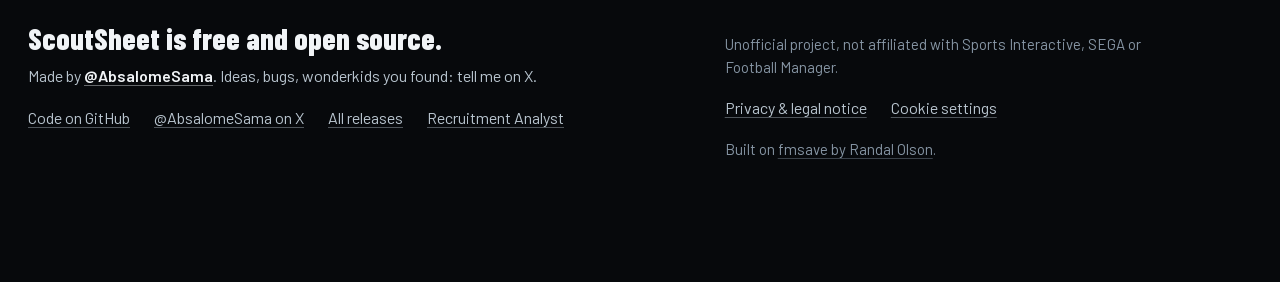
==== commit 04db25d4: "feat: Recruitment Analyst server, supporter page, home page redesign - analyst.js: the server side o" ====
--- a/index.html
+++ b/index.html
@@ -3,13 +3,13 @@
 <head>
 <meta charset="utf-8">
 <meta name="viewport" content="width=device-width, initial-scale=1">
-<title>ScoutSheet · Moneyball for your Football Manager 27 save</title>
+<title>ScoutSheet | Moneyball for your Football Manager 27 save</title>
 <meta name="description" content="ScoutSheet pulls every player out of your Football Manager 27 save. Scout them in the app, Moneyball included, or export the data to your own tools. Free, runs on your computer, Windows and Mac.">
 <meta name="theme-color" content="#07090c">
 <link rel="canonical" href="https://scoutsheet.fm/">
 <meta property="og:type" content="website">
 <meta property="og:url" content="https://scoutsheet.fm/">
-<meta property="og:title" content="ScoutSheet · Sign the stats, not the name">
+<meta property="og:title" content="ScoutSheet | Sign the stats, not the name">
 <meta property="og:description" content="Your FM27 save. Your data. Scout your way: Full, Fair play or Moneyball, or export everything to a spreadsheet. Free, read-only, your save never leaves your computer.">
 <meta property="og:image" content="https://scoutsheet.fm/assets/og.jpg">
 <meta name="twitter:card" content="summary_large_image">
@@ -21,7 +21,7 @@
 <link rel="preload" as="image" href="img/full-m.webp" media="(max-width: 720px)" fetchpriority="high">
 <link rel="preload" as="font" type="font/woff2" href="fonts/BarlowCondensed-900i-latin.woff2" crossorigin>
 <link rel="preload" as="font" type="font/woff2" href="fonts/Barlow-400-latin.woff2" crossorigin>
-<link rel="stylesheet" href="style.css?v=0.6.0">
+<link rel="stylesheet" href="style.css?v=0.7.1-home1">
 <script type="application/ld+json">
 {
   "@context": "https://schema.org",
@@ -54,13 +54,14 @@
     </picture>
   </a>
   <nav class="nav" aria-label="Sections">
-    <a href="#how">How it works</a><a href="#modes">Modes</a><a href="#features">Features</a><a href="#install">Install</a><a href="#faq">FAQ</a>
+    <a href="#how">How it works</a><a href="#modes">Modes</a><a href="#features">Features</a><a href="#install">Install</a><a class="ai" href="#analyst">Analyst</a><a href="#faq">FAQ</a>
   </nav>
   <div class="top-end">
     <a class="social" href="https://github.com/absalom12/scoutsheetfm" aria-label="ScoutSheet on GitHub" title="GitHub" target="_blank" rel="noopener">
       <svg viewBox="0 0 16 16" aria-hidden="true"><path d="M8 0a8 8 0 0 0-2.53 15.59c.4.07.55-.17.55-.38v-1.33c-2.23.48-2.7-1.07-2.7-1.07-.36-.92-.89-1.17-.89-1.17-.73-.5.05-.49.05-.49.8.06 1.23.83 1.23.83.71 1.22 1.87.87 2.33.66.07-.52.28-.87.5-1.07-1.78-.2-3.65-.89-3.65-3.95 0-.87.31-1.59.82-2.15-.08-.2-.36-1.02.08-2.12 0 0 .67-.21 2.2.82a7.6 7.6 0 0 1 4 0c1.53-1.04 2.2-.82 2.2-.82.44 1.1.16 1.92.08 2.12.51.56.82 1.28.82 2.15 0 3.07-1.87 3.75-3.66 3.95.29.25.54.73.54 1.48v2.2c0 .21.15.46.55.38A8 8 0 0 0 8 0z"/></svg></a>
     <a class="social social-x" href="https://x.com/AbsalomeSama" aria-label="Follow @AbsalomeSama on X" target="_blank" rel="noopener">
       <svg viewBox="0 0 24 24" aria-hidden="true"><path d="M17.75 3h3.07l-6.7 7.66L22 21h-6.17l-4.83-6.32L5.47 21H2.4l7.17-8.2L2 3h6.33l4.37 5.77L17.75 3Zm-1.08 16.17h1.7L7.4 4.74H5.58l11.09 14.43Z"/></svg><span>@AbsalomeSama</span></a>
+    <a class="btn btn-sm btn-sup" href="/supporter"><span class="dot-ai" aria-hidden="true"></span>Supporter</a>
     <a class="btn btn-sm" href="#install">Download</a>
   </div>
 </header>
@@ -72,36 +73,38 @@
     <div class="beams" aria-hidden="true"><i class="beam b-full"></i><i class="beam b-fair"></i><i class="beam b-money"></i></div>
     <div class="wrap hero-grid">
       <div class="hero-copy">
-        <p class="kicker"><span class="dot"></span>Free scouting tool for Football Manager 27 · v0.7.1</p>
+        <p class="kicker"><span class="dot"></span>Free scouting tool for Football Manager 26 and 27 | v0.7.1</p>
         <h1 id="hero-title"><span>Sign the stats.</span><span>Not the name.</span></h1>
         <div class="hero-side">
-          <p class="lede">ScoutSheet pulls every player out of <strong>your own FM27 save</strong> and puts them in one place. Scout them in the app, Moneyball style if you like, or export the data and dig in with your own tools. Find the players who are better than their price.</p>
-          <ul class="facts" aria-label="At a glance"><li>Free &amp; open source</li><li>Runs on your computer, works offline</li><li>Read-only: never writes to your save</li></ul>
-        </div>
-
-        <div class="cta" data-cta>
-          <div class="cta-col"><a class="btn btn-hero btn-primary" data-dl="primary" href="https://github.com/absalom12/scoutsheetfm/releases/latest/download/ScoutSheet-windows.zip">
-            <svg viewBox="0 0 24 24" aria-hidden="true"><path d="M12 4v11m0 0-4.5-4.5M12 15l4.5-4.5M5 20h14"/></svg>
-            <span class="btn-lines"><span data-dl-text>Download for Windows</span><small data-dl-sub>Unzip, then run ScoutSheet.exe</small></span></a></div>
-          <div class="cta-col"><a class="btn btn-hero btn-outline" data-dl="secondary" href="https://github.com/absalom12/scoutsheetfm/releases/latest/download/ScoutSheet-mac.zip">
-            <svg viewBox="0 0 24 24" aria-hidden="true"><path d="M12 4v11m0 0-4.5-4.5M12 15l4.5-4.5M5 20h14"/></svg>
-            <span class="btn-lines"><span data-dl-text>Download for Mac</span><small data-dl-sub>Apple Silicon, signed by Apple</small></span></a>
-            <a class="cta-intel" href="https://github.com/absalom12/scoutsheetfm/releases/latest/download/ScoutSheet-mac-intel.zip" data-dl-intel>Intel Mac? Download here</a></div>
-        </div>
-        <div class="cta" data-cta-phone hidden>
-          <button class="btn btn-primary" type="button" data-share>Send the link to my computer</button>
-          <p class="cta-alt">ScoutSheet runs on Windows and Apple Silicon Macs.</p>
-        </div>
+          <p class="lede">Every player in <strong>your own save</strong>, in one table. Find the ones better than their price.</p>
+          <div class="cta" data-cta>
+            <a class="btn btn-hero btn-primary" data-dl="primary" href="https://github.com/absalom12/scoutsheetfm/releases/latest/download/ScoutSheet-windows.zip">
+              <svg viewBox="0 0 24 24" aria-hidden="true"><path d="M12 4v11m0 0-4.5-4.5M12 15l4.5-4.5M5 20h14"/></svg>
+              <span class="btn-lines"><span data-dl-text>Download for Windows</span><small data-dl-sub>Unzip, then run ScoutSheet.exe</small></span></a>
+            <a class="btn btn-hero btn-outline" data-dl="secondary" href="https://github.com/absalom12/scoutsheetfm/releases/latest/download/ScoutSheet-mac.zip">
+              <svg viewBox="0 0 24 24" aria-hidden="true"><path d="M12 4v11m0 0-4.5-4.5M12 15l4.5-4.5M5 20h14"/></svg>
+              <span class="btn-lines"><span data-dl-text>Download for Mac</span><small data-dl-sub>Apple Silicon</small></span></a>
+          </div>
+          <div class="cta cta-phone" data-cta-phone hidden>
+            <button class="btn btn-hero btn-primary" type="button" data-share>
+              <svg viewBox="0 0 24 24" aria-hidden="true"><path d="M4 12v7h16v-7M12 15V4m0 0-4 4m4-4 4 4"/></svg>
+              <span class="btn-lines"><span data-share-text>Send the link to my computer</span><small>Free. Windows and Mac. FM26 and FM27.</small></span></button>
+          </div>
+          <p class="htrust" tabindex="0" data-tip="The save is only read, never changed. ScoutSheet works on its own copy of the player data, on your computer."><svg viewBox="0 0 24 24" aria-hidden="true"><rect x="5" y="11" width="14" height="9" rx="2"/><path d="M8 11V8a4 4 0 0 1 8 0v3"/></svg>Read-only. Your save never leaves your computer.</p>
+          <p class="hlinks"><a href="img/demo.mp4" data-demo><svg viewBox="0 0 24 24" aria-hidden="true"><path d="M8 5v14l11-7z"/></svg>Watch the demo, 74 s</a><a class="only-desk" href="https://github.com/absalom12/scoutsheetfm/releases/latest/download/ScoutSheet-mac-intel.zip">Intel Mac?</a><a class="only-desk" href="https://github.com/absalom12/scoutsheetfm" target="_blank" rel="noopener">Open source on GitHub</a></p>
+          
+        </div>
+
       </div>
     </div>
 
     <div class="wrap stage-wrap">
-      <div class="lens-col">
-        <p class="lens-label">Three ways to scout. Pick one, the screen switches.</p>
+      <div class="lens-col" id="modes">
+        <h2 class="lens-label" id="modes-title">Pick how much you want to know.</h2>
         <div class="lenses" role="tablist" aria-label="Scouting mode">
-        <button role="tab" id="lens-full" aria-selected="true" aria-controls="hero-stage" data-lens="full" style="--m:var(--full)"><b>Full</b><span>Every number, CA and PA included</span><i class="timer" aria-hidden="true"></i></button>
-        <button role="tab" id="lens-fair" aria-selected="false" aria-controls="hero-stage" data-lens="fair" tabindex="-1" style="--m:var(--fair)"><b>Fair play</b><span>Only what your scouts would see</span><i class="timer" aria-hidden="true"></i></button>
-        <button role="tab" id="lens-moneyball" aria-selected="false" aria-controls="hero-stage" data-lens="moneyball" tabindex="-1" style="--m:var(--money)"><b>Moneyball</b><span>Match results only, no attributes</span><i class="timer" aria-hidden="true"></i></button>
+        <button role="tab" id="lens-full" aria-selected="true" aria-controls="hero-stage" data-lens="full" style="--m:var(--full)"><b>Full</b><i class="timer" aria-hidden="true"></i></button>
+        <button role="tab" id="lens-fair" aria-selected="false" aria-controls="hero-stage" data-lens="fair" tabindex="-1" style="--m:var(--fair)"><b>Fair play</b><i class="timer" aria-hidden="true"></i></button>
+        <button role="tab" id="lens-moneyball" aria-selected="false" aria-controls="hero-stage" data-lens="moneyball" tabindex="-1" style="--m:var(--money)"><b>Moneyball</b><i class="timer" aria-hidden="true"></i></button>
         </div>
       </div>
       <div class="hero-stage" id="hero-stage" role="tabpanel" aria-labelledby="lens-full">
@@ -110,142 +113,113 @@
             <picture class="lens-img on" data-lens="full">
               <source media="(max-width: 720px)" srcset="img/full-m.webp" width="890" height="790">
               <img src="img/full-1600.webp" srcset="img/full-1600.webp 1600w, img/full-3024.webp 3024w" sizes="(max-width: 1320px) 100vw, 1280px" width="3024" height="1650" fetchpriority="high"
-                   alt="Full mode: Mbappé, Haaland, Bonmatí and others with current and potential ability (196 and 197 for Mbappé), best role, form, price and wage.">
+                   alt="Full mode: Haaland, Mbappé, Yamal and others with current and potential ability (185 and 195 for Yamal), best role, performance, value and wage.">
             </picture>
             <picture class="lens-img" data-lens="fair">
-              <source media="(max-width: 720px)" srcset="img/fair-m.webp" width="854" height="790">
+              <source media="(max-width: 720px)" srcset="img/fair-m.webp" width="890" height="790">
               <img src="img/fair-1600.webp" srcset="img/fair-1600.webp 1600w, img/fair-3024.webp 3024w" sizes="(max-width: 1320px) 100vw, 1280px" width="3024" height="1650" loading="lazy"
-                   alt="Fair play mode: the same players without current or potential ability. Each one shows his best role and his main visible attributes, like dribbling 18 and finishing 18 for Mbappé.">
+                   alt="Fair play mode: the same players without current or potential ability. Each one shows star ratings, his best role and his main visible attributes, like dribbling 19 and crossing 18 for Yamal.">
             </picture>
             <picture class="lens-img" data-lens="moneyball">
-              <source media="(max-width: 720px)" srcset="img/moneyball-m.webp" width="860" height="790">
+              <source media="(max-width: 720px)" srcset="img/moneyball-m.webp" width="890" height="790">
               <img src="img/moneyball-1600.webp" srcset="img/moneyball-1600.webp 1600w, img/moneyball-3024.webp 3024w" sizes="(max-width: 1320px) 100vw, 1280px" width="3024" height="1650" loading="lazy"
-                   alt="Moneyball mode, season view: every player ranked by a performance score from his matches, with appearances, minutes, rating, goals, assists and expected goals. Haaland: 93, 16 goals, 7.60 rating.">
+                   alt="Moneyball mode, season view: every player ranked by a performance score from his matches, with appearances, minutes, rating, goals, assists and expected goals. Yamal: 95, 14 goals, 7.37 rating.">
             </picture>
             <span class="scanline" aria-hidden="true"></span>
           </div>
         </div>
-        <p class="lower-third"><span class="lt-tag" data-lt-tag>Full</span><span data-lt-text>CA and PA, straight from the save.</span></p>
-      </div>
-    </div>
-
-    <!-- Broadcast ticker: real values from the app screenshots (Bristol Rovers save, January 2028). Decorative. -->
-    <div class="ticker" aria-hidden="true"><div class="ticker-track">
-      <span><b>Mbappé</b> Ability <em class="c-full">196</em></span><span><b>Haaland</b> Expected goals <em class="c-money">12.69</em></span><span><b>Olise</b> Rating <em class="c-money">7.78</em></span><span><b>Bellingham</b> Ability <em class="c-full">187</em></span><span><b>Wirtz</b> Price <em class="c-fair">£160M</em></span><span><b>Bonmatí</b> Ability <em class="c-full">191</em></span><span><b>Saka</b> Price <em class="c-fair">£181M</em></span><span><b>Lauren James</b> Form <em class="c-money">95</em></span>
-      <span><b>Mbappé</b> Ability <em class="c-full">196</em></span><span><b>Haaland</b> Expected goals <em class="c-money">12.69</em></span><span><b>Olise</b> Rating <em class="c-money">7.78</em></span><span><b>Bellingham</b> Ability <em class="c-full">187</em></span><span><b>Wirtz</b> Price <em class="c-fair">£160M</em></span><span><b>Bonmatí</b> Ability <em class="c-full">191</em></span><span><b>Saka</b> Price <em class="c-fair">£181M</em></span><span><b>Lauren James</b> Form <em class="c-money">95</em></span>
-    </div></div>
-
-    <div class="wrap">
-      <dl class="bug">
-        <div><dt>Players in one save</dt><dd>75,167</dd></div>
-        <div><dt>Scouting modes</dt><dd>3</dd></div>
-        <div><dt>To read your save</dt><dd>~1<small>min</small></dd></div>
-        <div><dt>Bytes uploaded</dt><dd>0</dd></div>
-      </dl>
-      <p class="bug-note">Every number on this page comes from one real Bristol Rovers save, January 2028. Your player count depends on your database.</p>
-    </div>
-  </section>
-
-  <!-- ===== DEMO: the app in 74 seconds ===== -->
-  <section class="band demo" id="demo" aria-labelledby="demo-title">
-    <div class="wrap">
-      <p class="eyebrow">See it</p>
-      <h2 id="demo-title">The app in 74 seconds.</h2>
-      <video class="demo-video" controls preload="none" playsinline poster="img/demo-poster.webp" width="1920" height="1080">
-        <source src="img/demo.mp4" type="video/mp4">
-      </video>
-    </div>
-  </section>
-
-  <!-- ===== THE BIG IDEA: your save -> your data -> scout your way ===== -->
-  <section class="band flow" id="how" aria-labelledby="flow-title">
+        <div class="hcard" aria-label="One player, seen through the mode you picked">
+          <span class="hc-tag" tabindex="0" data-lt-tip><svg viewBox="0 0 24 24" aria-hidden="true"><path d="M2 12s3.600-6 10-6 10 6 10 6-3.600 6-10 6-10-6-10-6z"/><circle cx="12" cy="12" r="2.500"/></svg><span data-lt-tag>Full</span></span>
+          <div class="hc-who"><b>Yamal</b><small>AMR, 19</small></div>
+          <div class="hcell" data-in="full"><small>CA</small><b>185</b></div>
+          <div class="hcell" data-in="full"><small>PA</small><b>195</b></div>
+          <div class="hcell" data-in="full fair"><small>Dri</small><b>19</b></div>
+          <div class="hcell" data-in="full fair moneyball"><small>Score</small><b>95</b></div>
+          <div class="hcell" data-in="full fair moneyball"><small>Rating</small><b>7.37</b></div>
+        </div>
+      </div>
+    </div>
+
+  </section>
+
+  <!-- ===== HOW IT WORKS: save, data, your way ===== -->
+  <section class="band" id="how" aria-labelledby="flow-title">
     <div class="wrap">
       <p class="eyebrow">How it works</p>
       <h2 id="flow-title">Your save.<br>Your data.<br>Your way.</h2>
-      <p class="sec-lede">Football Manager keeps every player's numbers locked inside your save. ScoutSheet opens it up, on your own computer, and hands the data back to you.</p>
-      <ol class="flow-steps">
-        <li class="fs" style="--m:var(--full)">
-          <svg class="fs-ico" viewBox="0 0 64 64" aria-hidden="true"><path d="M16 6h22l12 12v40H16z"/><path d="M38 6v12h12"/><path d="M24 34h18M24 42h18M24 50h10"/><circle cx="27" cy="22" r="3"/></svg>
-          <p class="fs-n">01</p><h3>Your save</h3>
-          <p>Pick your FM27 save. ScoutSheet reads it in about a minute and never changes it. Nothing is uploaded.</p>
-        </li>
-        <li class="fs" style="--m:var(--fair)">
-          <svg class="fs-ico" viewBox="0 0 64 64" aria-hidden="true"><rect x="8" y="12" width="48" height="40" rx="4"/><path d="M8 24h48M8 34h48M8 44h48M24 12v40M40 12v40"/></svg>
-          <p class="fs-n">02</p><h3>Your data</h3>
-          <p>Every player in the game, all 75,167 in our test save: attributes, season stats, contracts, fees, wages. Men and women.</p>
-        </li>
-        <li class="fs" style="--m:var(--money)">
-          <svg class="fs-ico" viewBox="0 0 64 64" aria-hidden="true"><circle cx="27" cy="27" r="15"/><path d="m38 38 16 16"/><path d="M20 31l5-6 4 4 6-8"/></svg>
-          <p class="fs-n">03</p><h3>Scout your way</h3>
-          <p class="fs-or"><b>In the app:</b> sort, filter and compare everyone, Moneyball included, then build your shortlist.</p>
-          <p class="fs-or"><b>Or anywhere else:</b> export any list, with every column, to a spreadsheet file (CSV) and open it in Excel, Google Sheets or your own tools.</p>
-        </li>
-      </ol>
-    </div>
-  </section>
-
-  <!-- ===== MODES: three colour blocks, in the colour the app uses for each mode ===== -->
-  <section class="modes" id="modes" aria-labelledby="modes-title">
-    <div class="wrap modes-head">
-      <p class="eyebrow">Run the window your way</p>
-      <h2 id="modes-title">Pick how much<br>you want to know.</h2>
-    </div>
-    <div class="mode-row">
-      <article class="mode-block m-full">
-        <p class="mb-n">01</p><h3>Full</h3>
-        <p class="who">The whole truth.</p>
-        <p>Current and potential ability, hidden attributes, personality, and a written scouting report on every player. Wonderkids in seconds.</p>
-      </article>
-      <article class="mode-block m-fair">
-        <p class="mb-n">02</p><h3>Fair play</h3>
-        <p class="who">Find them yourself.</p>
-        <p>Only what your scouts would tell you in the game. No potential, no hidden attributes. Your save stays a challenge.</p>
-      </article>
-      <article class="mode-block m-money">
-        <p class="mb-n">03</p><h3>Moneyball</h3>
-        <p class="who">Only results count.</p>
-        <p>Attributes switched off. Players are judged on what they actually do in matches, and put next to what they cost.</p>
-      </article>
-    </div>
-    <p class="wrap modes-foot">One click switches modes. Same save, same players, different eyes.</p>
-  </section>
-
-  <!-- ===== THREE FEATURES, ONE STRONG VISUAL EACH ===== -->
-  <section class="band feats" id="features" aria-labelledby="feats-title">
+      <div class="pipe">
+        <div class="pnode n1" tabindex="0" data-tip="Pick your FM26 or FM27 save. ScoutSheet reads it in about a minute and never changes it.">
+          <span class="pni" aria-hidden="true"><svg viewBox="0 0 24 24"><path d="M5 4h11l3 3v13H5z"/><path d="M8 4v5h7V4M8 20v-6h8v6"/></svg></span>
+          <h3>Your save</h3>
+          <p class="pbig">~1<small>min</small></p>
+          <span class="pst">Read-only</span>
+        </div>
+        <div class="plink l1"><span class="pstamp" tabindex="0" data-tip="Your save is not uploaded. It is read and worked on your computer."><svg viewBox="0 0 24 24" aria-hidden="true"><rect x="5" y="11" width="14" height="9" rx="2"/><path d="M8 11V8a4 4 0 0 1 8 0v3"/></svg>0 bytes up</span></div>
+        <div class="pnode n2" tabindex="0" data-tip="Every player in the save: attributes, season stats, contracts, fees, wages. This count and the captures of the modes and tools come from one real FM27 save, April 2027. Your count depends on your database.">
+          <span class="pni" aria-hidden="true"><svg viewBox="0 0 24 24"><ellipse cx="12" cy="6" rx="7" ry="3"/><path d="M5 6v6c0 1.7 3.1 3 7 3s7-1.300 7-3V6M5 12v6c0 1.700 3.100 3 7 3s7-1.300 7-3v-6"/></svg></span>
+          <h3>Your data</h3>
+          <p class="pbig">85,361<small>players</small></p>
+          <span class="pst">Men and women</span>
+        </div>
+        <div class="plink l2"><span class="par" aria-hidden="true"><svg viewBox="0 0 24 24"><path d="M5 12h13M13 6l6 6-6 6"/></svg></span></div>
+        <div class="pnode n3" tabindex="0" data-tip="In the app: sort, filter and compare everyone, then build your shortlist. Or export any list, with every column, to a spreadsheet file.">
+          <span class="pni" aria-hidden="true"><svg viewBox="0 0 24 24"><rect x="4" y="5" width="16" height="14" rx="2"/><path d="M4 10h16M10 10v9"/></svg></span>
+          <h3>Your way</h3>
+          <p class="pboth"><span>App</span><span>CSV</span></p>
+          <span class="pst">Export any list</span>
+        </div>
+      </div>
+    </div>
+  </section>
+
+  <!-- ===== THREE TOOLS, ONE REAL CAPTURE EACH ===== -->
+  <section class="band" id="features" aria-labelledby="feats-title">
     <div class="wrap">
       <p class="eyebrow">Your perfect window</p>
       <h2 id="feats-title">Spend less.<br>Sign better.</h2>
-
-      <article class="feat" style="--m:var(--money)">
-        <div class="feat-text">
-          <h3>See where your team is weak.</h3>
-          <p>ScoutSheet rates every position in your team and shows the weakest first. Click one and get the players who would make it better, with what they cost.</p>
-        </div>
-        <figure class="shot">
-          <img src="img/club-pitch.webp" width="708" height="1134" loading="lazy" alt="Bristol Rovers on a pitch in a 4-2-3-1. Each player has a score in a coloured circle: green where the team is strong, red where it is weak, like 47 at right wing.">
-        </figure>
-      </article>
-
-      <article class="feat flip" style="--m:var(--fair)">
-        <div class="feat-text">
-          <h3>Know a player in one look.</h3>
-          <p>Where he plays, what he's good at, and how he compares with other players in his position. His stats, his price, his contract and similar players are one tab away.</p>
-        </div>
-        <figure class="shot">
-          <picture><source media="(max-width: 720px)" srcset="img/okou-pitch-m.webp" width="1028" height="682"><img src="img/okou-pitch.webp" width="1524" height="682" loading="lazy" alt="A player page: a pitch shows he plays striker and right wing, and four panels score him on finishing, creating, carrying the ball and defending."></picture>
-        </figure>
-      </article>
-
-      <article class="feat" style="--m:var(--money)">
-        <div class="feat-text">
-          <h3>Spot the bargains.</h3>
-          <p>Every player gets a fair price, based on similar players in your own save. Then you see who sells for far less than he's worth.</p>
-          <p class="feat-note">Here: Nico Paz at £15M, 59% under his fair price, while players at his level cost £100M and more.</p>
-        </div>
-        <figure class="shot">
-          <img src="img/paz-map.webp" width="1592" height="730" loading="lazy" alt="A chart of players similar to Nico Paz, by level and price. Paz, the ring, sits on his own near £15M; Pedri, Kubo, Güler and Kvaratskhelia are at a similar level between £100M and £233M.">
-        </figure>
-      </article>
+      <div class="tools" data-tools>
+        <div class="ttabs" role="tablist" aria-label="Tools">
+          <button type="button" role="tab" id="tt-1" aria-controls="tp-1" aria-selected="true"><i>01</i><b>Weak spots</b></button>
+          <button type="button" role="tab" id="tt-2" aria-controls="tp-2" aria-selected="false"><i>02</i><b>One look</b></button>
+          <button type="button" role="tab" id="tt-3" aria-controls="tp-3" aria-selected="false"><i>03</i><b>Bargains</b></button>
+        </div>
+        <div class="tpanels">
+          <div class="tpanel p1" id="tp-1" role="tabpanel" aria-labelledby="tt-1">
+            <div class="tph"><h3>See where your team is weak.</h3>
+              <span class="tstat" tabindex="0" data-tip="ScoutSheet rates every position in your team and shows the weakest first. Click one and get the players who would make it better, with what they cost."><b>5</b><span>weakest slots</span></span></div>
+            <picture class="tshot"><source media="(max-width: 760px)" srcset="img/club-m.webp" width="1310" height="1000">
+              <img src="img/club-1600.webp" width="1600" height="873" loading="lazy" alt="My Club for Olympique Lyonnais: the starting eleven on a pitch in a 4-2-3-1, each player with a coloured score, the five weakest slots listed, and transfer targets for the weakest one."></picture>
+          </div>
+          <div class="tpanel p2" id="tp-2" role="tabpanel" aria-labelledby="tt-2">
+            <div class="tph"><h3>Know a player in one look.</h3>
+              <span class="tstat" tabindex="0" data-tip="Where he plays, what he is good at, and how he compares with other players in his position. Stats, price, contract and similar players are one tab away."><b>4</b><span>scores</span></span></div>
+            <picture class="tshot"><source media="(max-width: 760px)" srcset="img/player-m.webp" width="1418" height="1052">
+              <img src="img/player-1600.webp" width="1600" height="873" loading="lazy" alt="The player page of Lamine Yamal: his attributes, a pitch with his positions and four scored panels for finishing, creating, carrying and defending."></picture>
+          </div>
+          <div class="tpanel p3" id="tp-3" role="tabpanel" aria-labelledby="tt-3">
+            <div class="tph"><h3>Spot the bargains.</h3>
+              <span class="tstat" tabindex="0" data-tip="Every player gets a fair price, based on similar players in your own save. Here: Melvin Bard at £4.3M, 88% under his fair value of £36M."><b>-88%</b><span>Melvin Bard</span></span></div>
+            <picture class="tshot"><source media="(max-width: 760px)" srcset="img/price-m.webp" width="900" height="1020">
+              <img src="img/price-1600.webp" width="1600" height="873" loading="lazy" alt="The price page of Melvin Bard: a steal, asking £4.3M, £31M under his fair value, with the fair fee from four lenses and his value against other full-backs."></picture>
+          </div>
+        </div>
+      </div>
+    </div>
+  </section>
+
+  <!-- ===== ANALYST: the one paid part, a teaser that links to /supporter ===== -->
+  <section class="ana" id="analyst" aria-labelledby="ana-title">
+    <div class="wrap ana-grid">
+      <div>
+        <p class="eyebrow">Recruitment Analyst</p>
+        <h2 id="ana-title">Describe the player.<br>Get the search.</h2>
+        <p class="afree" tabindex="0" data-tip="Your first 10 Analyst searches are free, so you can judge it before paying. The app itself stays free."><span class="apips" aria-hidden="true"><i></i><i></i><i></i><i></i><i></i><i></i><i></i><i></i><i></i><i></i></span>10 free searches</p>
+        <div class="ana-acts"><a class="btn btn-ai" href="/supporter">See the analyst</a></div>
+      </div>
+      <a class="aimg" href="/supporter" aria-label="See the analyst: a real search in the app">
+        <video class="aimg-d" id="ana-loop" muted loop playsinline preload="none" poster="img/analyst-real-poster.webp" width="1280" height="656" aria-label="Capture of the Recruitment Analyst in ScoutSheet: a request is typed, the analyst reads it, then the players are ranked by Fit"><source src="img/analyst-real.mp4" type="video/mp4"></video>
+        <img class="aimg-m" src="img/analyst-real-m.webp" width="1400" height="1180" loading="lazy" alt="The app after an analyst search: the request, how it was read, the first ranked players">
+      </a>
     </div>
   </section>
 
@@ -256,7 +230,8 @@
         <div>
           <p class="eyebrow ink">Transfer window's open</p>
           <h2 id="install-title">Get<br>ScoutSheet.</h2>
-          <p class="install-lede">Free. Read-only. Works offline. Your save never leaves your computer.</p>
+          <button class="ishare" type="button" data-share data-inst-phone hidden><svg viewBox="0 0 24 24" aria-hidden="true"><path d="M4 12v7h16v-7M12 15V4m0 0-4 4m4-4 4 4"/></svg><span><b data-share-text>Send the link to my computer</b><small>Then download there</small></span></button>
+          <p class="install-lede unof">Unofficial. Not affiliated with Sports Interactive, SEGA or Football Manager.</p>
         </div>
         <div class="dl-pair">
           <a class="dl" data-os="windows" href="https://github.com/absalom12/scoutsheetfm/releases/latest/download/ScoutSheet-windows.zip"><b>Windows</b><span>ScoutSheet-windows.zip</span><em class="dl-you">Your system</em></a>
@@ -267,7 +242,6 @@
       <div class="first-launch">
         <div class="fl-intro">
           <h3>First launch, step by step.</h3>
-          <p>On Mac, the app is signed and notarised by Apple, so it opens like any other app. On Windows, SmartScreen asks you to confirm once. The code is public on GitHub if you want to check what it does.</p>
         </div>
         <div class="fl-tabs">
           <div class="os-switch" role="tablist" aria-label="Your system">
@@ -293,7 +267,7 @@
     <div class="wrap faq-grid">
       <div><p class="eyebrow">Before you ask</p><h2 id="faq-title">FAQ</h2></div>
       <div class="qa">
-        <details open><summary>Can it break or change my save?</summary><p>No. The save is only read, never written. ScoutSheet makes its own copy of the player data on your computer and works from that.</p></details>
+        <details><summary>Can it break or change my save?</summary><p>No. The save is only read, never written. ScoutSheet makes its own copy of the player data on your computer and works from that.</p></details>
         <details><summary>Is it cheating?</summary><p>Only if you want it to be. Fair play hides CA, PA, hidden attributes and personality, so you scout with what a scout shows you in game. Moneyball hides attributes entirely and judges players on what they do in matches.</p></details>
         <details><summary>What is the fair price?</summary><p>What a player should cost, worked out from similar players (same kind of profile, age, level and contract) in your own save. ScoutSheet then tells you how far under or over it he is selling. In Moneyball, a player needs about ten full games (900 minutes) before he gets one.</p></details>
         <details><summary>Can I use the data in my own spreadsheet?</summary><p>Yes. Any list in the app exports to a CSV file, which opens in Excel, Google Sheets, Numbers or any data tool you like. It's your save, so it's your data.</p></details>
@@ -316,19 +290,25 @@
         <a href="https://github.com/absalom12/scoutsheetfm" target="_blank" rel="noopener">Code on GitHub</a>
         <a href="https://x.com/AbsalomeSama" target="_blank" rel="noopener">@AbsalomeSama on X</a>
         <a href="https://github.com/absalom12/scoutsheetfm/releases" target="_blank" rel="noopener">All releases</a>
+        <a href="/supporter">Recruitment Analyst</a>
       </p>
     </div>
     <div class="legal">
       <p>Unofficial project, not affiliated with Sports Interactive, SEGA or Football Manager.</p>
-      <p><a href="/privacy">Privacy &amp; legal notice</a> · <button type="button" class="linkish" data-consent-open>Cookie settings</button></p>
+      <p class="foot-links"><a href="/privacy">Privacy &amp; legal notice</a><button type="button" class="linkish" data-consent-open>Cookie settings</button></p>
       <p>Built on <a href="https://github.com/rhiever" target="_blank" rel="noopener">fmsave by Randal Olson</a>.</p>
     </div>
   </div>
 </footer>
 <div class="dock" data-dock hidden>
-  <span class="dock-txt"><b>ScoutSheet</b><span class="dock-sub"> · free, read-only</span></span>
+  <span class="dock-txt"><b>ScoutSheet</b><span class="dock-sub">, free, read-only</span></span>
   <a class="btn btn-primary btn-sm" data-dl="dock" href="#install"><span data-dl-text>Download</span></a>
 </div>
+<dialog class="demo-dlg" id="demoDlg" aria-label="Demo video, 74 seconds">
+  <video class="demo-video" controls playsinline preload="none" poster="img/demo-poster.webp" width="1920" height="1080"><source src="img/demo.mp4" type="video/mp4"></video>
+  <form method="dialog"><button class="btn btn-sm">Close</button></form>
+</dialog>
+<div id="tip" hidden aria-hidden="true"></div>
 <div class="consent" data-consent role="region" aria-labelledby="consent-txt" hidden>
   <p id="consent-txt">Can we measure visits with Google Analytics? It uses cookies and sends Google the pages you view, time on site, device and country. Refusing changes nothing on the site, and you can change your mind anytime in Cookie settings. <a href="/privacy">Privacy</a></p>
   <div class="consent-btns">
@@ -336,7 +316,7 @@
     <button type="button" class="btn btn-sm" data-consent-yes>Accept</button>
   </div>
 </div>
-<script src="script.js?v=0.6.0"></script>
+<script src="script.js?v=0.7.1-home1"></script>
 <script src="stats.js"></script>
 <script src="consent.js"></script>
 <script defer src="https://static.cloudflareinsights.com/beacon.min.js" data-cf-beacon='{"token": "d05d71fa570d41a2819385d51434a635"}'></script>
--- a/style.css
+++ b/style.css
@@ -234,7 +234,7 @@
 .lenses button[aria-selected="true"] { background: var(--m); border-color: var(--m); }
 .lenses button[aria-selected="true"] b, .lenses button[aria-selected="true"] span { color: var(--ink); }
 .timer { position: absolute; left: 0; bottom: 0; height: 3px; width: 0; background: rgba(7, 9, 12, .45); }
-.lenses button[aria-selected="true"] .timer.run { animation: timer var(--dwell, 5200ms) linear forwards; }
+.lenses button[aria-selected="true"] .timer.run { animation: timer var(--dwell, 3000ms) linear forwards; }
 @keyframes timer { to { width: 100%; } }
 
 .hero-stage { position: relative; margin: 0; }
@@ -531,3 +531,228 @@
   .legal p { margin-bottom: 0; }
 }
 @media (max-width: 720px) { .consent { left: 10px; right: 10px; bottom: calc(10px + env(safe-area-inset-bottom)); max-width: none; } }
+
+/* ===== 2026-11 site UI pass (audit items 1, 2, 7): Analyst link and band, tighter hero, 14px / 44px minimums ===== */
+:root { --ai: #b79bff; --ai-ink: #160c33; }
+.nav a { min-height: 44px; display: inline-flex; align-items: center; }
+.nav a.ai { color: var(--ai); }
+.btn-sup { background: none; color: var(--text); box-shadow: inset 0 0 0 2px var(--line2); }
+.btn-sup:hover { background: none; box-shadow: inset 0 0 0 2px var(--text); }
+.top-end .btn-sup + .btn-sm { margin-left: 8px; }
+.top-end .btn-sm { height: 44px; }
+.dot-ai { display: inline-block; width: 7px; height: 7px; border-radius: 50%; background: var(--ai); margin-right: 8px; }
+@media (max-width: 560px) { .top-end .btn-sup { display: none; } }
+.hero { padding-top: clamp(24px, 2.6vw, 36px); }
+h1 { font-size: clamp(52px, 6.2vw, 92px); line-height: .84; }
+.cta-intel { display: inline-flex; align-items: center; min-height: 44px; }
+.bug dt { font-size: 14px; }
+.ana { padding: clamp(64px, 8vw, 112px) 0; border-top: 1px solid var(--line); border-bottom: 1px solid var(--line); background: linear-gradient(180deg, rgba(183,155,255,.07), transparent 60%); }
+.ana-grid { display: grid; grid-template-columns: 1fr 1.3fr; gap: 56px; align-items: center; }
+.ana h2 { font-size: clamp(34px, 4vw, 56px); line-height: .92; margin-bottom: 18px; }
+.ana p { color: var(--text2); max-width: 460px; margin: 0 0 14px; }
+.ana-free { color: var(--fair); font-weight: 600; }
+.ana-acts { display: flex; gap: 14px; flex-wrap: wrap; align-items: center; margin-top: 24px; }
+.ana-price { color: var(--muted); font-size: 14px; }
+.btn-ai { background: var(--ai); color: var(--ai-ink); }
+.btn-ai:hover { background: #cbb5ff; transform: translateY(-3px); }
+.ana-shot { margin: 0; border: 1px solid var(--line2); border-radius: 12px; overflow: hidden; background: var(--panel, #11171e); box-shadow: 0 30px 90px rgba(183,155,255,.12); }
+.ana-shot img { display: block; width: 100%; height: auto; }
+@media (max-width: 860px) { .ana-grid { grid-template-columns: 1fr; gap: 28px; } }
+.foot-links a, .foot .linkish { display: inline-flex; align-items: center; min-height: 44px; }
+.foot-links { gap: 0 24px; }
+@media (min-width: 1081px) {
+  .hero-copy { align-items: center; }
+  .hero-side { padding-bottom: 0; }
+  .hero-side .lede { font-size: 16px; line-height: 1.6; }
+  .hero-side .facts { flex-direction: row; flex-wrap: wrap; gap: 4px 22px; font-size: 14px; margin-top: 14px; }
+  .cta { margin-top: 22px; }
+  .stage-wrap { margin-top: 24px; }
+  .lens-label { margin-bottom: 8px; }
+  .cta-col { flex-direction: row; align-items: center; gap: 16px; }
+  .lenses button { grid-template-columns: auto 1fr; align-items: baseline; column-gap: 12px; padding: 10px 18px 12px; }
+  .lenses b { font-size: 22px; }
+  .hero { padding-top: 18px; }
+  .cta { margin-top: 16px; }
+  .stage-wrap { margin-top: 14px; }
+  .lens-label { margin: 0 4px 6px; }
+}
+.dl-you { font-size: 14px; }
+.install code, code { font-size: 14px; }
+/* 44px minimum touch targets (QA round 1) */
+.brand { min-height: 44px; min-width: 44px; }
+.social { width: 44px; height: 44px; }
+.btn-sm, .top-end .btn-sm, .consent .btn-sm { height: 44px; min-height: 44px; }
+.foot .linkish, .legal .linkish, .foot-links .linkish, .legal a { display: inline-flex; align-items: center; min-height: 44px; padding: 0; }
+[data-os-tab] { min-height: 44px; }
+/* cleaner hero and header (owner 2026-11-22): X as an icon only, no Intel link in the hero (it stays in Install) */
+.top .social-x { width: 44px; padding: 0; justify-content: center; }
+.top .social-x span { display: none; }
+/* download buttons under the lede, smaller; Intel Mac as a small link under the Mac button (owner 2026-11-22) */
+.hero-side .cta { margin-top: 20px; gap: 12px; }
+.hero-side .cta-col { flex-direction: column; align-items: flex-start; gap: 0; }
+.hero-side .btn-hero { min-height: 52px; padding: 8px 18px 8px 14px; gap: 10px; font-size: 18px; border-radius: 10px; }
+.hero-side .btn-hero svg { width: 20px; height: 20px; }
+.hero-side .btn-lines { gap: 3px; }
+.hero-side .btn-lines small { font-size: 14px; }
+.hero-side .cta-intel { font-size: 14px; min-height: 44px; padding-left: 2px; }
+
+/* airier hero (owner 2026-11-22) */
+.hero { padding-top: clamp(32px, 3.4vw, 48px); }
+.kicker { margin-bottom: 32px; }
+.hero-side { margin-top: 32px; }
+.hero-side .lede { margin-top: 0; }
+.hero-side .cta { margin-top: 28px; gap: 14px; }
+.stage-wrap { margin-top: clamp(56px, 6vw, 80px); }
+.lens-col { margin-bottom: 20px; }
+@media (min-width: 1081px) {
+  .hero { padding-top: 40px; }
+  .hero-side { margin-top: 0; }
+  .hero-copy { column-gap: clamp(56px, 6vw, 104px); }
+  .kicker { margin-bottom: 36px; }
+  .hero-side .lede { line-height: 1.65; }
+  .hero-side .cta { margin-top: 28px; }
+  .stage-wrap { margin-top: 72px; }
+  .lens-label { margin-bottom: 10px; }
+}
+@media (max-width: 720px) {
+  .hero { padding-top: 36px; }
+  .kicker { margin-bottom: 28px; }
+  .lede { margin-top: 0; }
+  .hero-side { margin-top: 28px; }
+  .hero-side .cta { margin-top: 28px; }
+  .stage-wrap { margin-top: 56px; }
+}
+
+/* footer alignment (owner 2026-11-22) */
+.foot-grid { align-items: first baseline; gap: 32px 64px; }
+.foot-title { margin: 0 0 8px; font-size: 30px; line-height: 36px; }
+.foot-by { margin: 0 0 8px; font-size: 16px; line-height: 1.5; }
+.legal p { margin: 0 0 8px; font-size: 15px; line-height: 1.5; color: var(--muted); }
+.foot-links, .legal .foot-links { display: flex; flex-wrap: wrap; gap: 0 24px; margin: 0 0 8px; }
+.foot-links a, .foot-links .linkish { color: var(--text2); font: inherit; font-size: 16px; min-height: 44px; display: inline-flex; align-items: center; }
+.legal p:not(.foot-links) a { display: inline; min-height: 0; color: var(--muted); }
+.legal p:last-child { margin-bottom: 0; }
+@media (max-width: 860px) { .foot-grid { gap: 24px; } }
+
+/* =====================================================================
+   Home page redesign (2026-11): the download leads, the modes are told once with one player,
+   the tools sit in tabs, the analyst is a teaser. Explanations live in tooltips.
+   ===================================================================== */
+.vh { position: absolute; width: 1px; height: 1px; overflow: hidden; clip-path: inset(50%); white-space: nowrap; }
+[data-tip] { cursor: help; } button[data-tip], a[data-tip] { cursor: pointer; }
+#tip { position: fixed; z-index: 60; left: 0; top: 0; max-width: min(280px, calc(100vw - 24px)); padding: 8px 11px; border-radius: 8px; background: var(--line); border: 1px solid var(--line2);
+  font: 500 14px/1.35 var(--f-body); color: var(--text); box-shadow: 0 12px 30px rgba(0, 0, 0, .5); pointer-events: none; }
+#tip[hidden] { display: none; }
+
+/* hero: one sentence, big download, the read-only fact beside it */
+.hero { padding-bottom: clamp(88px, 9vw, 130px); }
+.hero-side .cta { gap: 12px; }
+.hero-side .btn-hero { min-height: 64px; padding: 10px 26px 10px 20px; gap: 14px; font-size: 22px; border-radius: 12px; }
+.hero-side .btn-hero svg { width: 24px; height: 24px; }
+.hero-side .btn-lines small { font-size: 15px; }
+.cta-phone .btn-hero { width: 100%; justify-content: flex-start; text-align: left; }
+.htrust { display: flex; align-items: center; gap: 10px; min-height: 44px; margin: 14px 0 0; font-size: 16px; color: var(--text2); }
+.htrust svg { flex: none; width: 18px; height: 18px; fill: none; stroke: var(--fair); stroke-width: 2.2; stroke-linecap: round; stroke-linejoin: round; }
+.hlinks { display: flex; flex-wrap: wrap; gap: 0 22px; margin: 0; font-size: 16px; }
+.hlinks a { display: inline-flex; align-items: center; gap: 8px; min-height: 44px; color: var(--text2); font-weight: 500; }
+.hlinks svg { width: 18px; height: 18px; fill: currentColor; }
+
+/* the player card: what each mode shows of one player; hidden values are hatched */
+.lenses button { min-height: 56px; align-content: center; }
+.hcard { position: absolute; left: 28px; bottom: -34px; z-index: 5; display: flex; align-items: stretch; border-radius: 10px; overflow: hidden; background: var(--bg); border: 1px solid var(--line2); box-shadow: 0 18px 50px rgba(0, 0, 0, .6); }
+.hc-tag { display: flex; align-items: center; gap: 10px; padding: 0 22px 0 18px; background: var(--m); color: var(--ink); font: 800 17px/1 var(--f-display); font-style: italic; letter-spacing: .14em; text-transform: uppercase; transition: background-color .5s; }
+.hc-tag svg { width: 18px; height: 18px; fill: none; stroke: currentColor; stroke-width: 2.2; stroke-linecap: round; stroke-linejoin: round; }
+.hc-who { padding: 10px 20px; display: grid; align-content: center; }
+.hc-who b { font: 900 32px/1 var(--f-display); font-style: italic; text-transform: uppercase; }
+.hc-who small { font: 500 14px/1.2 var(--f-body); color: var(--muted); }
+.hcell { padding: 10px 18px; border-left: 1px solid var(--line2); min-width: 92px; display: grid; gap: 2px; align-content: center; }
+.hcell small { font: 800 14px/1 var(--f-display); font-style: italic; letter-spacing: .1em; text-transform: uppercase; color: var(--muted); }
+.hcell b { font: 900 32px/1 var(--f-display); font-style: italic; font-variant-numeric: tabular-nums; min-height: 32px; min-width: 54px; border-radius: 4px; }
+.hcell.hid b { background: repeating-linear-gradient(135deg, var(--line2) 0 4px, transparent 4px 8px); }
+
+/* pipeline: save, data, your way */
+.pipe { display: grid; grid-template-columns: 1fr 150px 1fr 90px 1fr; align-items: stretch; margin-top: 48px; }
+.pnode { border-radius: 16px; background: var(--panel); border: 1px solid var(--line2); border-top: 4px solid var(--c); padding: 20px 22px 22px; display: grid; gap: 8px; align-content: start; }
+.pnode h3 { margin: 0; font: 900 30px/1.05 var(--f-display); font-style: italic; text-transform: uppercase; }
+.pni { width: 52px; height: 52px; border-radius: 14px; border: 2.5px solid var(--c); color: var(--c); display: grid; place-items: center; box-shadow: 0 0 40px -10px var(--c); }
+.pni svg, .pstamp svg, .par svg { fill: none; stroke: currentColor; stroke-width: 2.4; stroke-linecap: round; stroke-linejoin: round; }
+.pni svg { width: 28px; height: 28px; }
+.pbig { margin: 0; font: 900 64px/.9 var(--f-display); font-style: italic; font-variant-numeric: tabular-nums; }
+.pbig small { font: 800 22px var(--f-display); font-style: italic; color: var(--muted); margin-left: 6px; letter-spacing: .04em; text-transform: uppercase; }
+.pst { justify-self: start; display: inline-flex; align-items: center; min-height: 26px; padding: 0 10px; border-radius: 6px; border: 1px solid color-mix(in srgb, var(--c) 60%, transparent); color: var(--c); font: 800 14px/1 var(--f-display); font-style: italic; letter-spacing: .1em; text-transform: uppercase; }
+.pnode.n1 { --c: var(--full); } .pnode.n2 { --c: var(--fair); } .pnode.n3 { --c: var(--money); }
+.plink { position: relative; display: grid; place-items: center; }
+.plink::before { content: ""; position: absolute; left: 0; right: 0; top: 50%; height: 4px; margin-top: -2px; border-radius: 2px; }
+.plink.l1::before { background: linear-gradient(90deg, var(--full), var(--fair)); } .plink.l2::before { background: linear-gradient(90deg, var(--fair), var(--money)); }
+.pstamp { position: relative; display: inline-flex; align-items: center; gap: 8px; min-height: 44px; padding: 0 12px; border-radius: 8px; background: var(--bg); border: 2px solid var(--tele); color: var(--tele); font: 900 18px/1 var(--f-display); font-style: italic; letter-spacing: .06em; text-transform: uppercase; rotate: -3deg; white-space: nowrap; }
+.pstamp svg { width: 16px; height: 16px; }
+.par { position: relative; width: 34px; height: 34px; border-radius: 50%; background: var(--bg); display: grid; place-items: center; color: var(--money); }
+.par svg { width: 20px; height: 20px; }
+.pboth { margin: 0; display: flex; gap: 10px; }
+.pboth span { min-height: 44px; display: inline-flex; align-items: center; padding: 0 14px; border-radius: 8px; border: 2px solid var(--money); color: var(--money); font: 900 24px/1 var(--f-display); font-style: italic; text-transform: uppercase; }
+
+/* tools: three tabs, one real capture at a time */
+.tools { margin-top: 44px; display: grid; grid-template-columns: 300px minmax(0, 1fr); gap: 32px; align-items: start; }
+.ttabs { display: grid; gap: 10px; }
+.ttabs button { min-height: 64px; text-align: left; cursor: pointer; display: flex; align-items: center; gap: 14px; padding: 12px 18px; border-radius: 12px; background: var(--panel); border: 1px solid var(--line2); border-left: 5px solid var(--c); color: var(--text); font: inherit; transition: transform .2s var(--ease), background-color .2s; }
+.ttabs button:hover { transform: translateX(3px); }
+.ttabs i { font: 900 18px/1 var(--f-display); font-style: italic; color: var(--c); letter-spacing: .1em; }
+.ttabs b { font: 900 25px/1 var(--f-display); font-style: italic; text-transform: uppercase; }
+.ttabs [aria-selected="true"] { background: var(--c); color: var(--ink); } .ttabs [aria-selected="true"] i { color: var(--ink); }
+.ttabs button:nth-child(1), .tpanel.p1 { --c: var(--money); } .ttabs button:nth-child(2), .tpanel.p2 { --c: var(--fair); } .ttabs button:nth-child(3), .tpanel.p3 { --c: var(--money); }
+.tpanel[hidden] { display: none; }
+.tpanel + .tpanel { margin-top: 40px; } .tools.js .tpanel + .tpanel { margin-top: 0; }
+.tph { display: flex; align-items: flex-end; justify-content: space-between; gap: 20px; margin-bottom: 18px; flex-wrap: wrap; }
+.tph h3 { margin: 0; font: 900 44px/.92 var(--f-display); font-style: italic; text-transform: uppercase; }
+.tstat { display: inline-flex; align-items: baseline; gap: 10px; min-height: 44px; padding: 6px 16px; border-radius: 10px; background: var(--panel); border: 1px solid color-mix(in srgb, var(--c) 60%, var(--line2)); }
+.tstat b { font: 900 44px/1 var(--f-display); font-style: italic; color: var(--c); }
+.tstat span { font: 800 15px/1 var(--f-display); font-style: italic; letter-spacing: .1em; text-transform: uppercase; color: var(--text2); }
+.tshot { display: block; border-radius: 14px; overflow: hidden; background: #0b0f13; border: 1px solid color-mix(in srgb, var(--c) 45%, var(--line2)); box-shadow: 0 40px 100px rgba(0, 0, 0, .6), 0 0 120px -30px color-mix(in srgb, var(--c) 50%, transparent); }
+.tshot img { width: 100%; height: auto; }
+
+/* analyst teaser */
+.ana .afree { display: inline-flex; align-items: center; gap: 12px; min-height: 48px; padding: 0 16px; margin: 8px 0 22px; max-width: none; border-radius: 10px; border: 1px solid rgba(47, 224, 138, .35); background: rgba(47, 224, 138, .07); color: var(--text); font-weight: 600; font-size: 17px; }
+.apips { display: flex; gap: 5px; } .apips i { width: 10px; height: 10px; border-radius: 50%; background: var(--fair); }
+.aimg { display: block; border: 1px solid var(--line2); border-radius: 14px; overflow: hidden; box-shadow: 0 30px 90px rgba(183, 155, 255, .14); background: var(--panel); }
+.aimg video, .aimg img { display: block; width: 100%; height: auto; }
+.aimg .aimg-m { display: none; }
+
+/* install: the unofficial line beside the downloads */
+.install-lede.unof { font-size: 16px; margin-top: 22px; }
+
+/* demo video: a link that opens a player */
+.demo-dlg { width: min(1100px, calc(100vw - 24px)); padding: 12px; border: 1px solid var(--line2); border-radius: 14px; background: var(--panel); color: var(--text); }
+.demo-dlg::backdrop { background: rgba(7, 9, 12, .82); }
+.demo-dlg .demo-video { margin-top: 0; }
+.demo-dlg form { display: flex; justify-content: flex-end; margin-top: 10px; }
+
+/* install on a phone: send the link first */
+.ishare { display: flex; align-items: center; gap: 14px; width: 100%; min-height: 72px; margin-top: 28px; padding: 12px 20px; border-radius: 12px; background: var(--ink); color: var(--cta); border: 0; text-align: left; cursor: pointer; font: inherit; }
+.ishare[hidden] { display: none; }
+.ishare b { display: block; font: 900 26px/1 var(--f-display); font-style: italic; text-transform: uppercase; }
+.ishare small { display: block; font-size: 15px; opacity: .75; margin-top: 4px; }
+.ishare svg { flex: none; width: 24px; height: 24px; fill: none; stroke: currentColor; stroke-width: 2.2; stroke-linecap: round; stroke-linejoin: round; }
+
+@media (max-width: 760px) {
+  .only-desk { display: none !important; }
+  body:has(.consent:not([hidden])) .dock { display: flex; bottom: var(--cb, 18px); }
+  .lens-label { display: block; }
+  .hero-side .btn-hero { width: 100%; justify-content: flex-start; }
+  .hcard { position: static; margin-top: 12px; display: grid; grid-template-columns: repeat(5, 1fr); }
+  .hc-tag, .hc-who { grid-column: 1 / -1; } .hc-tag { min-height: 48px; padding: 0 16px; } .hc-who { padding: 10px 16px; border-bottom: 1px solid var(--line2); }
+  .hcell { min-width: 0; padding: 10px 8px; border-left: 0; border-right: 1px solid var(--line2); } .hcell:last-child { border-right: 0; }
+  .hcell b { font-size: 26px; min-width: 0; }
+  .hero { padding-bottom: 56px; }
+  .pipe { grid-template-columns: 1fr; margin-top: 32px; }
+  .plink { height: 64px; }
+  .plink::before { left: 50%; right: auto; top: 0; bottom: 0; width: 4px; height: auto; margin: 0 0 0 -2px; }
+  .plink.l1::before { background: linear-gradient(180deg, var(--full), var(--fair)); } .plink.l2::before { background: linear-gradient(180deg, var(--fair), var(--money)); }
+  .par { rotate: 90deg; }
+  .pbig { font-size: 56px; }
+  .tools { grid-template-columns: 1fr; gap: 18px; margin-top: 28px; }
+  .ttabs { grid-template-columns: repeat(3, 1fr); gap: 6px; }
+  .ttabs button { flex-direction: column; justify-content: center; gap: 2px; padding: 8px 4px; text-align: center; border-left: 1px solid var(--line2); border-top: 5px solid var(--c); }
+  .ttabs b { font-size: 17px; } .ttabs i { font-size: 14px; }
+  .tph h3 { font-size: 34px; }
+  .aimg .aimg-d { display: none; } .aimg .aimg-m { display: block; }
+}
